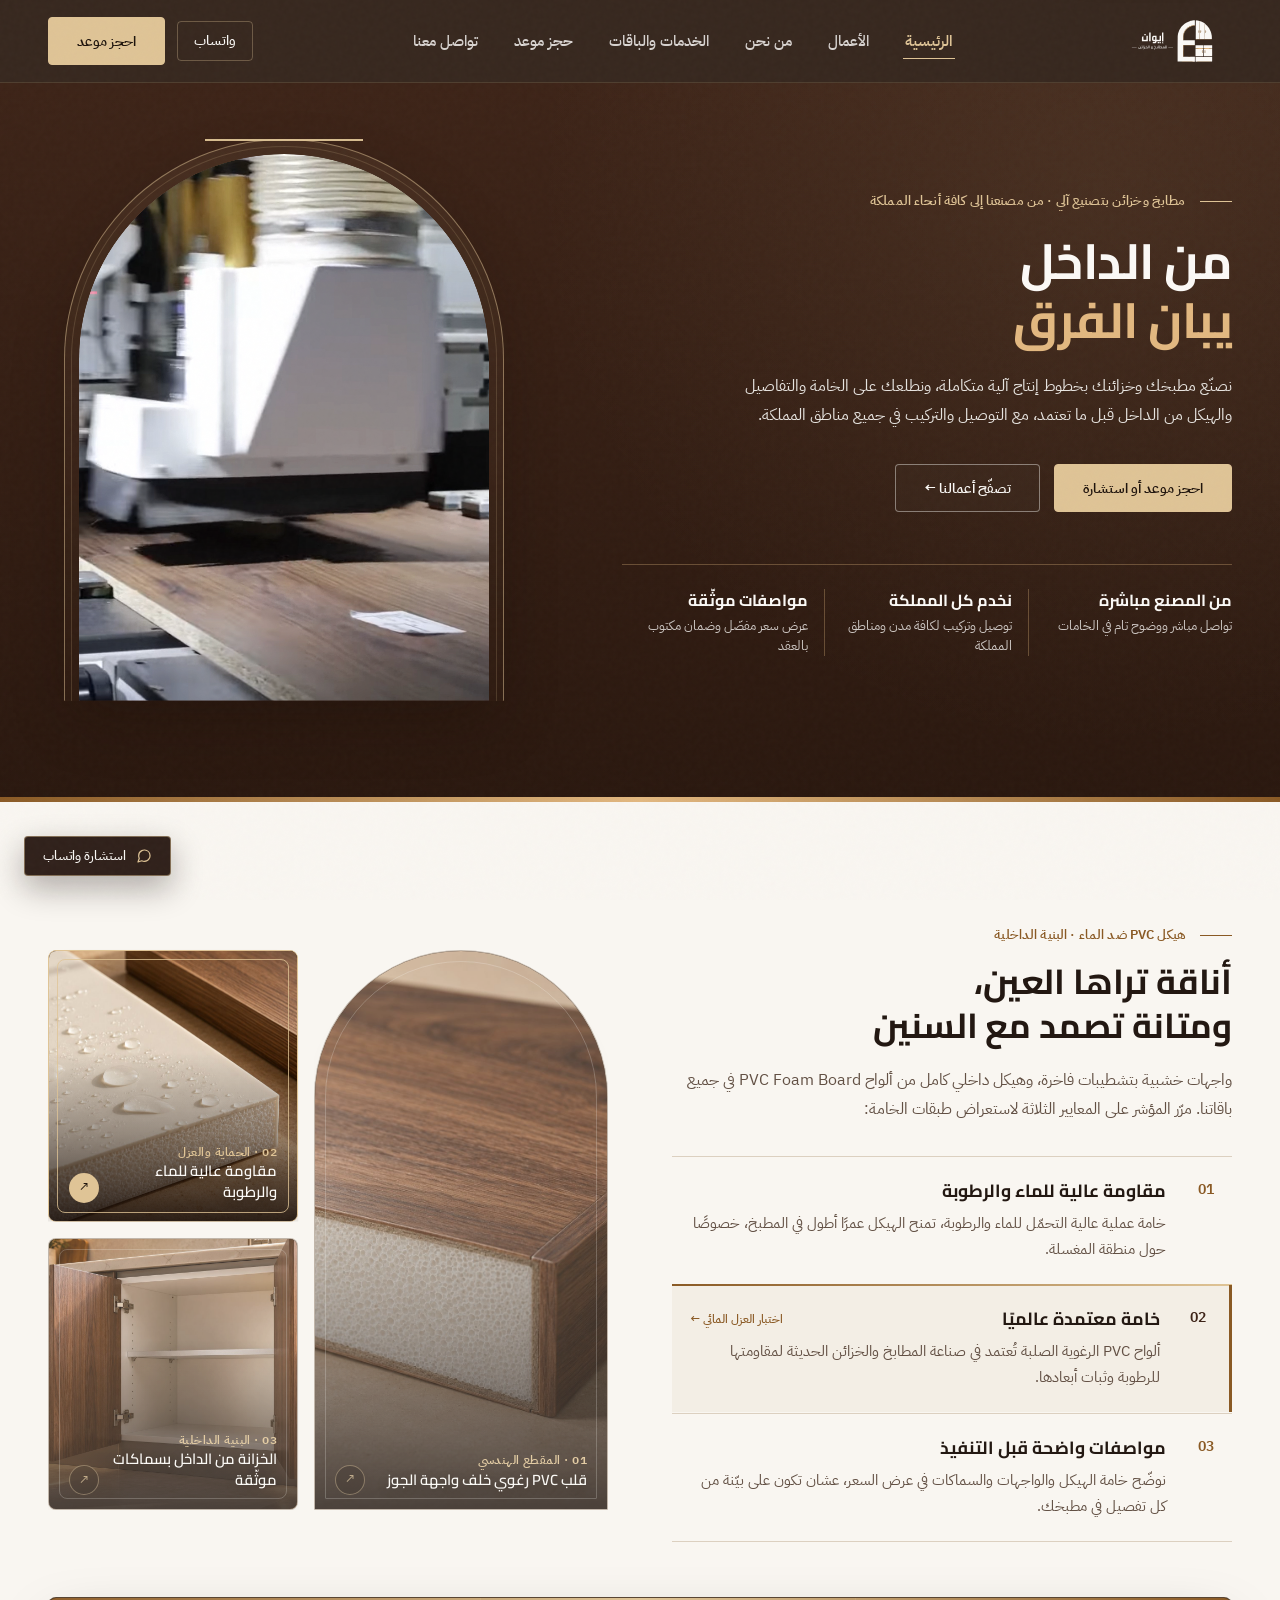
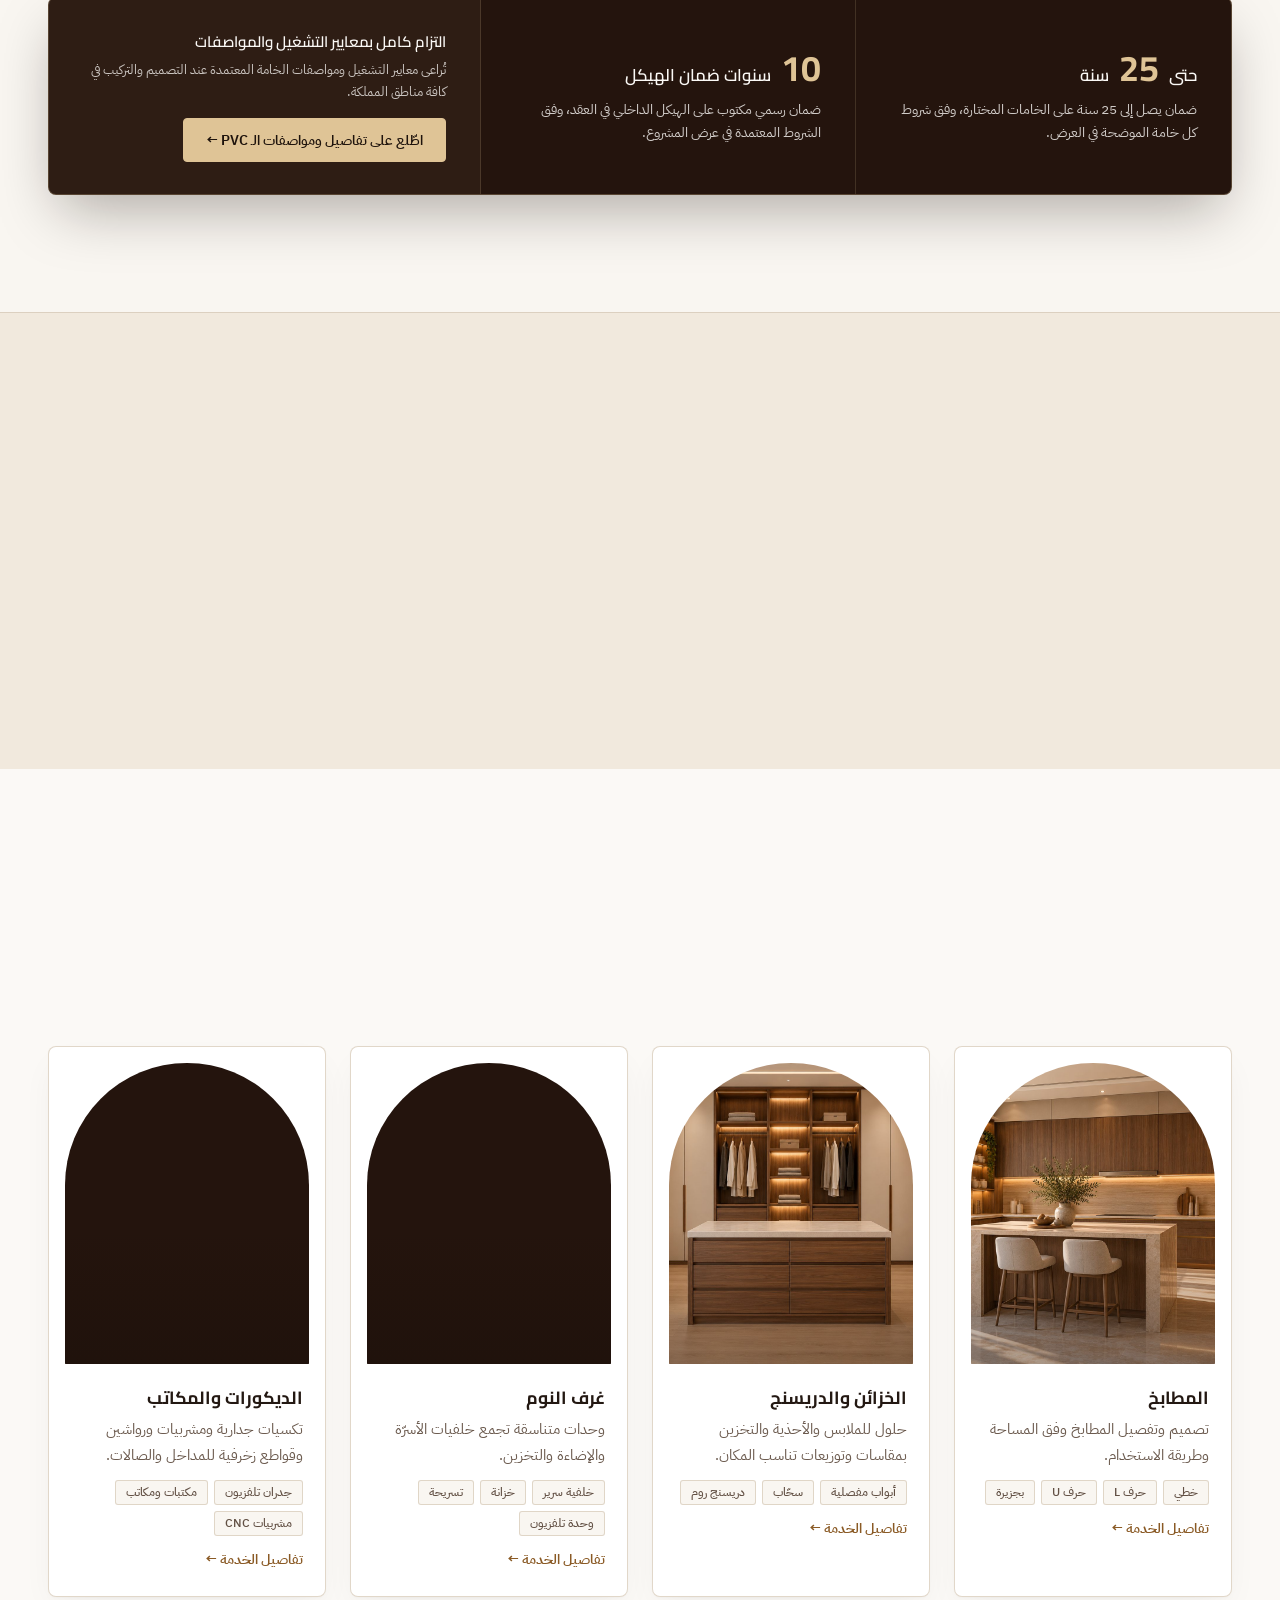
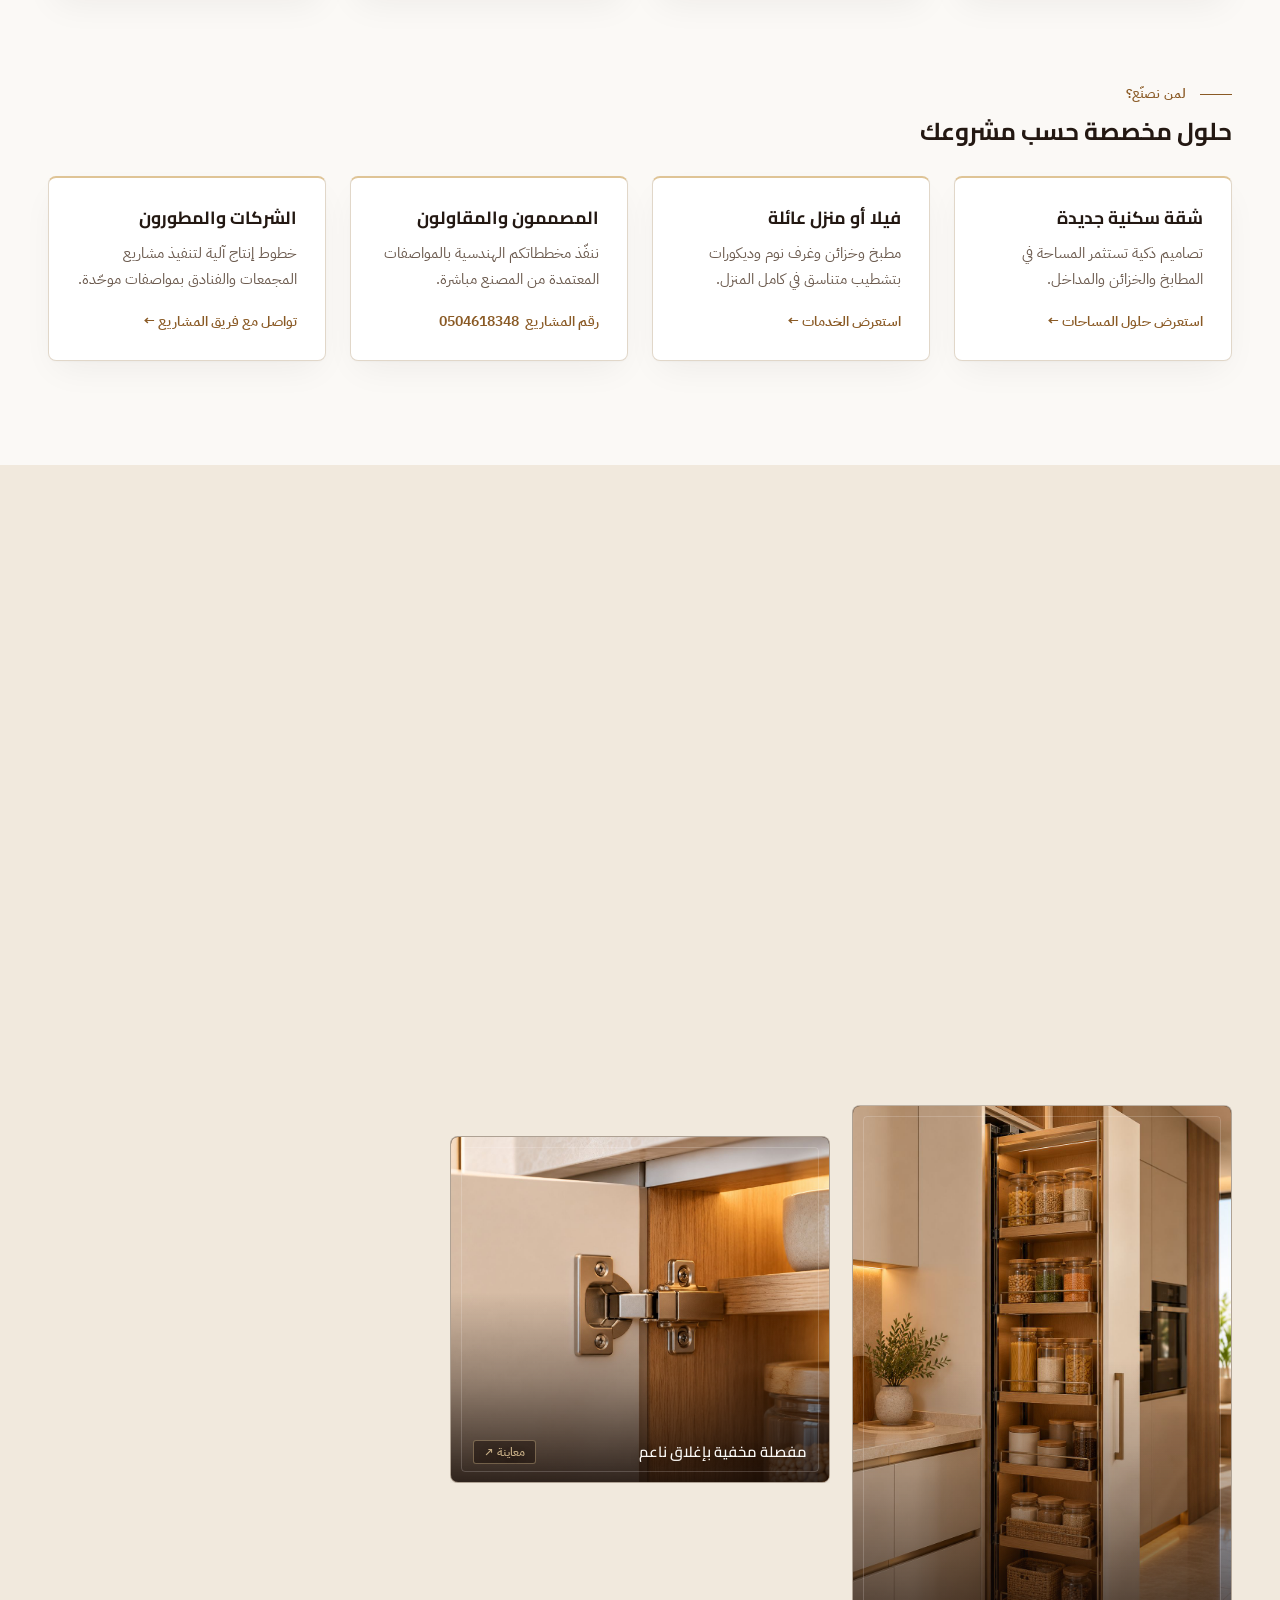
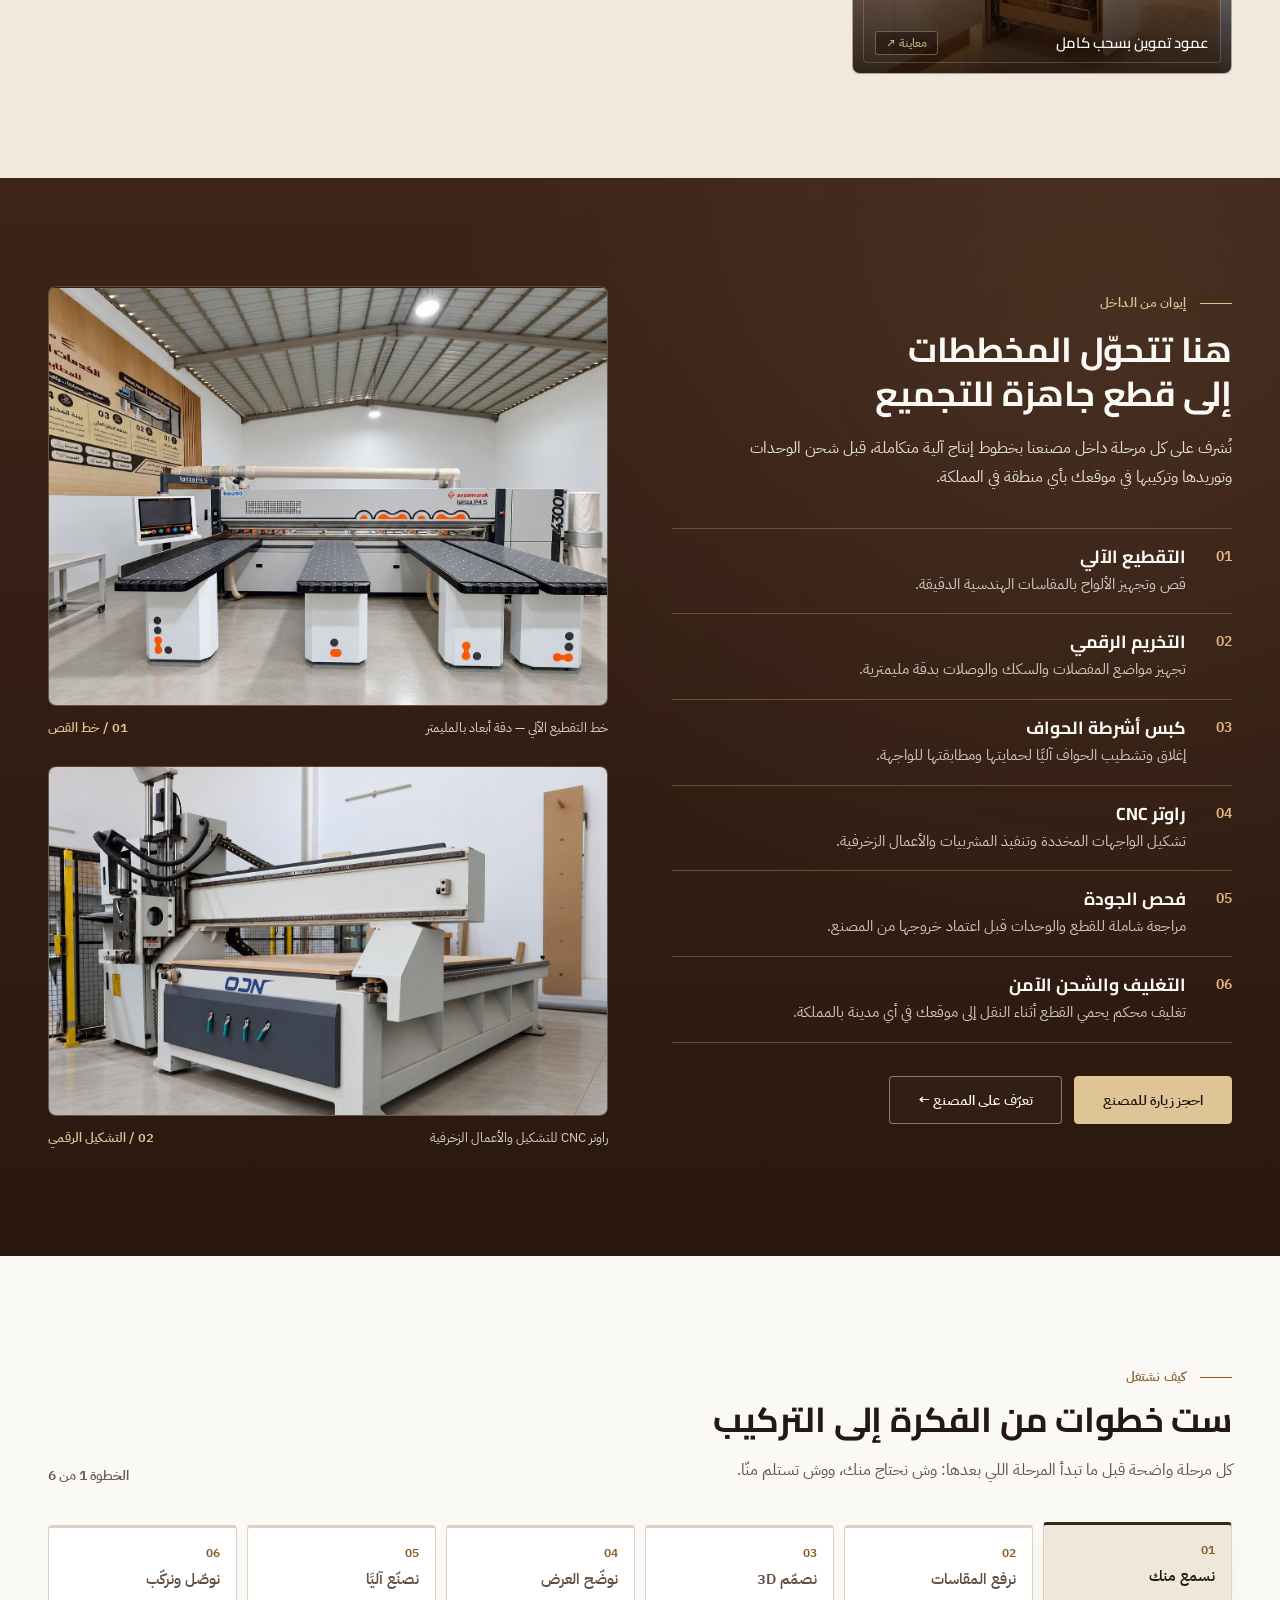
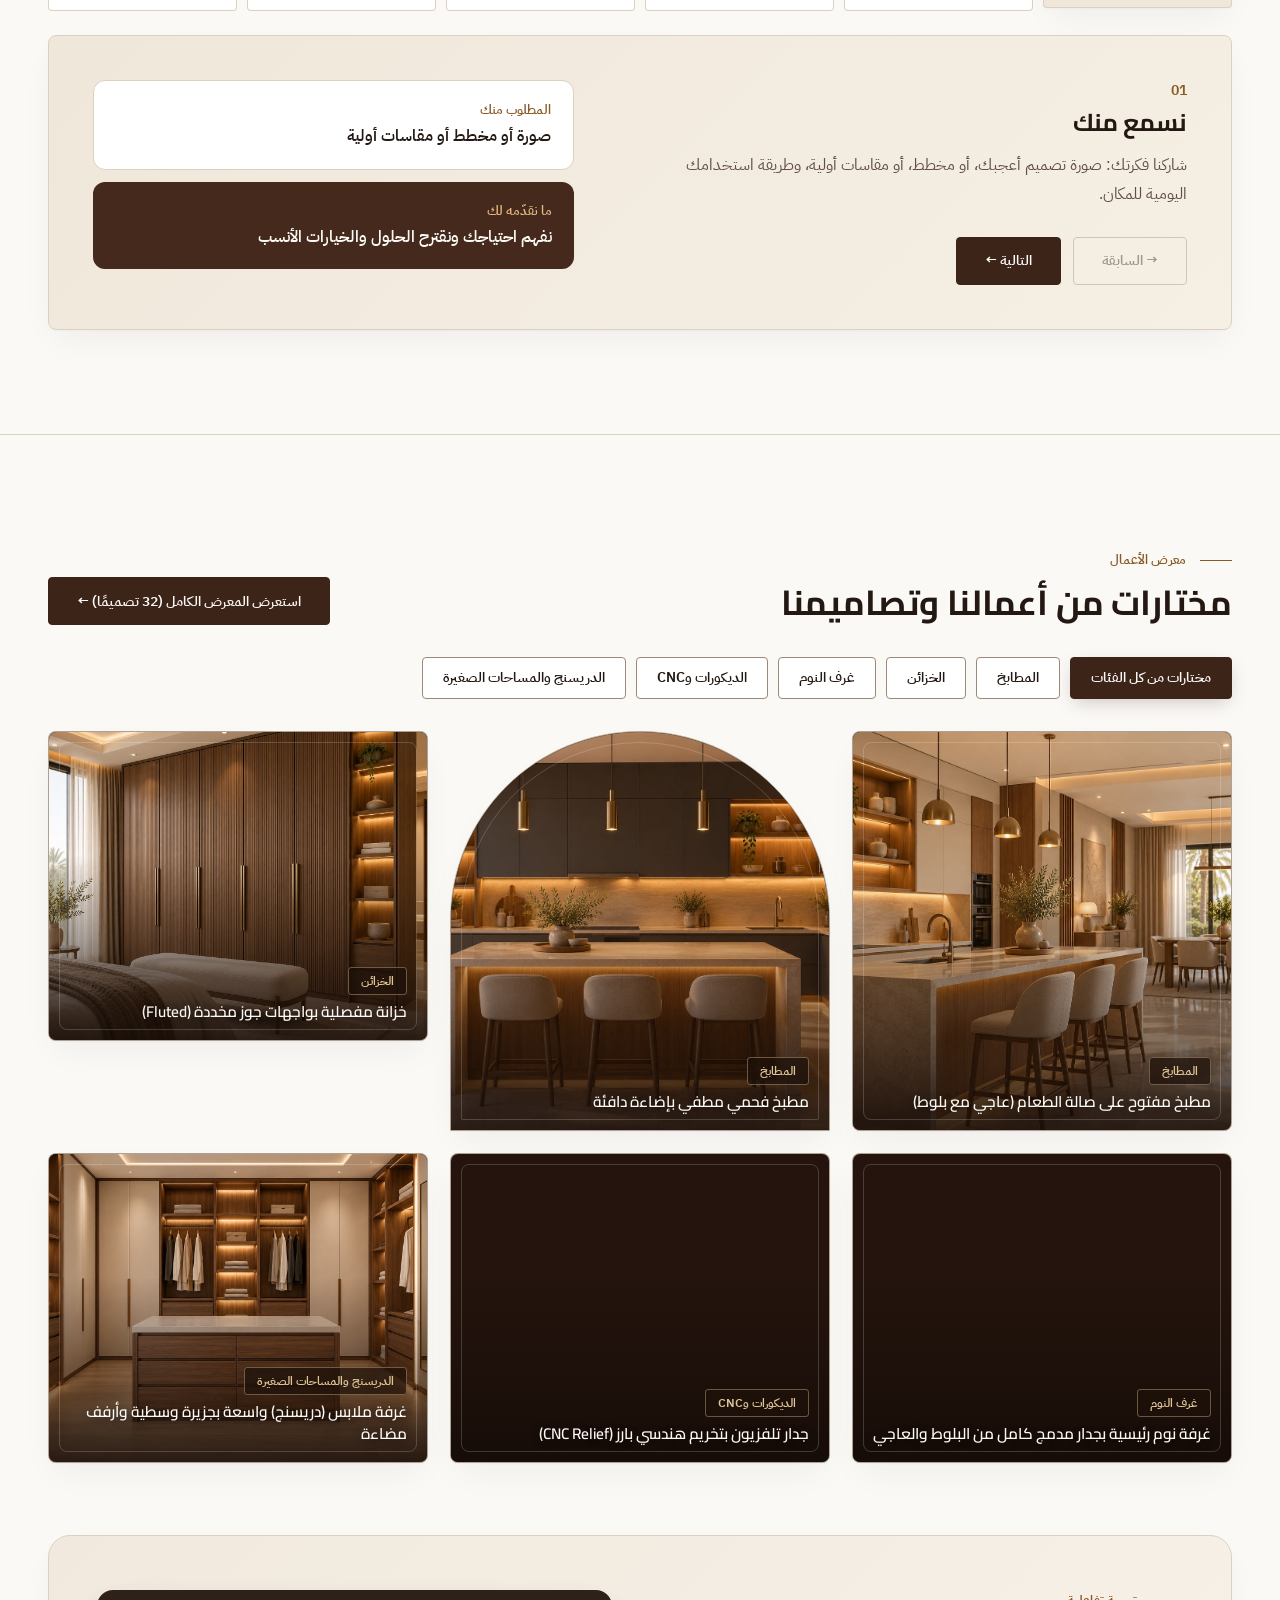
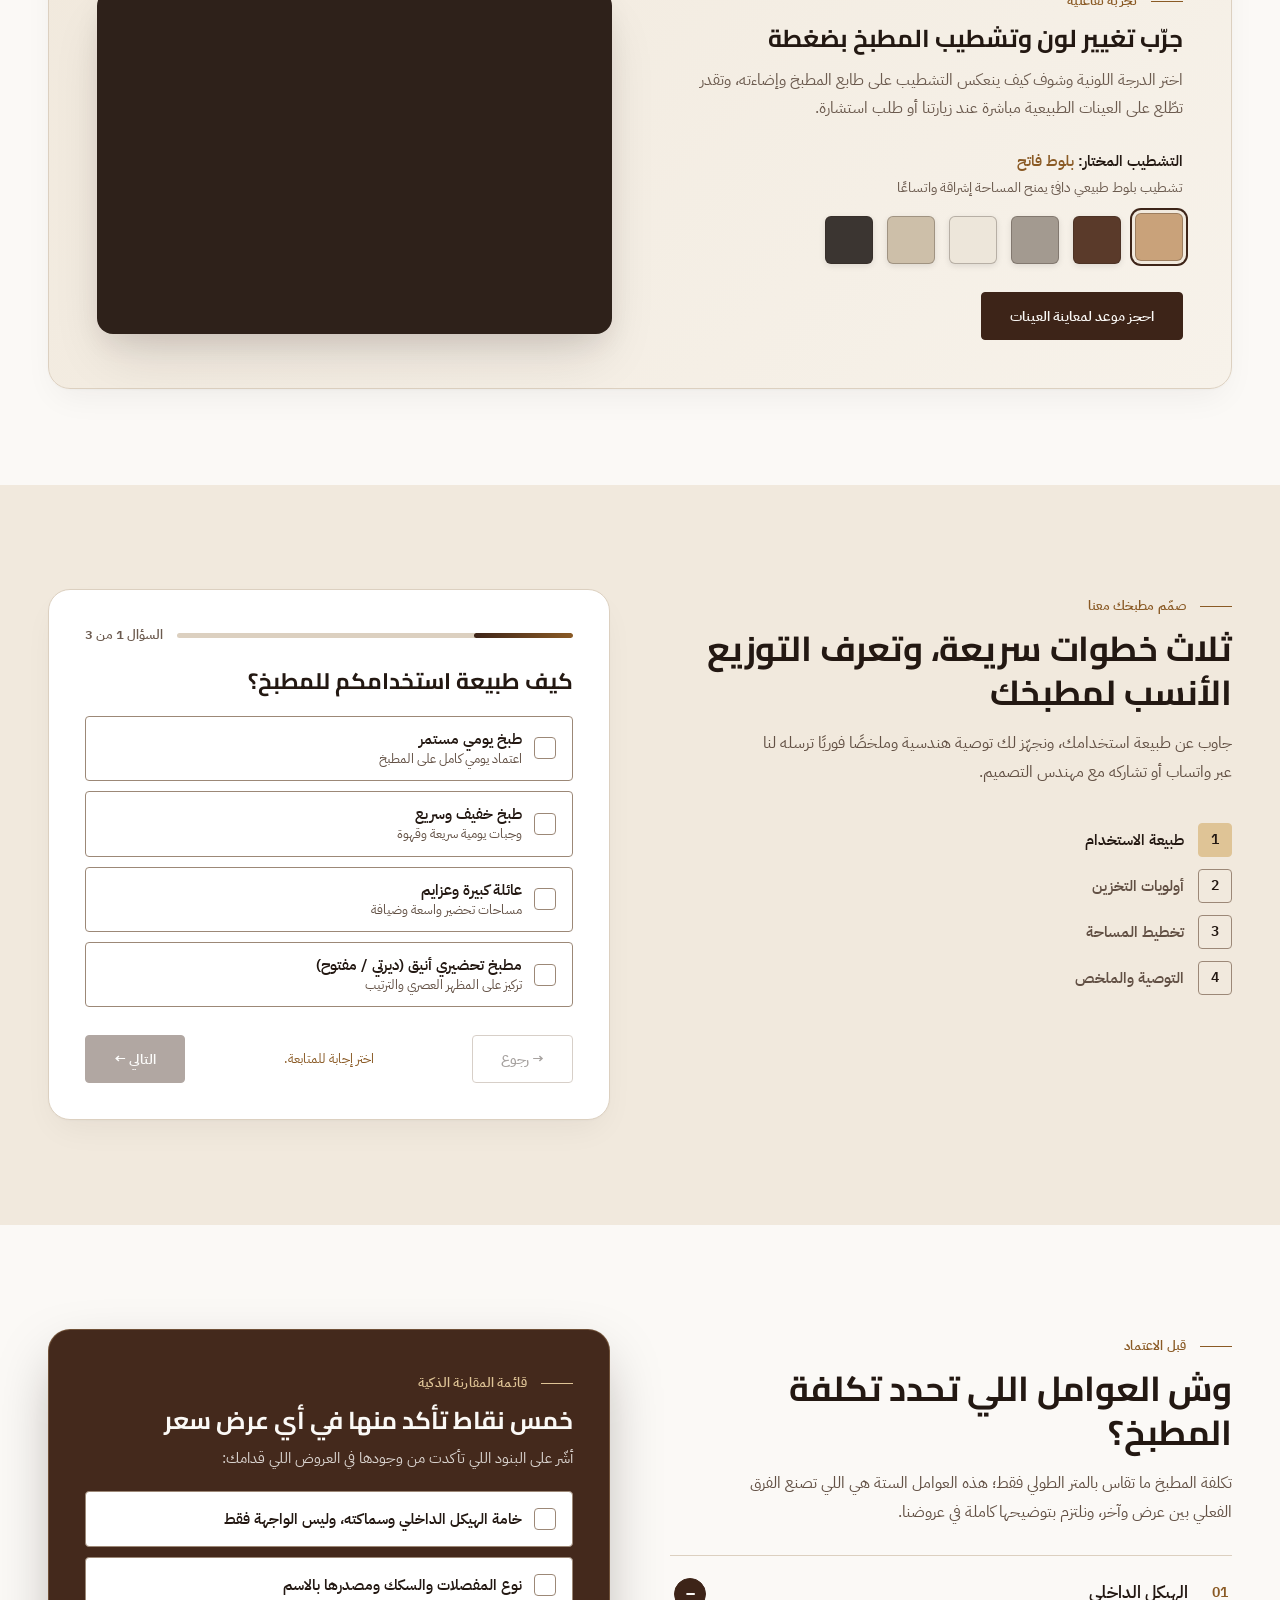
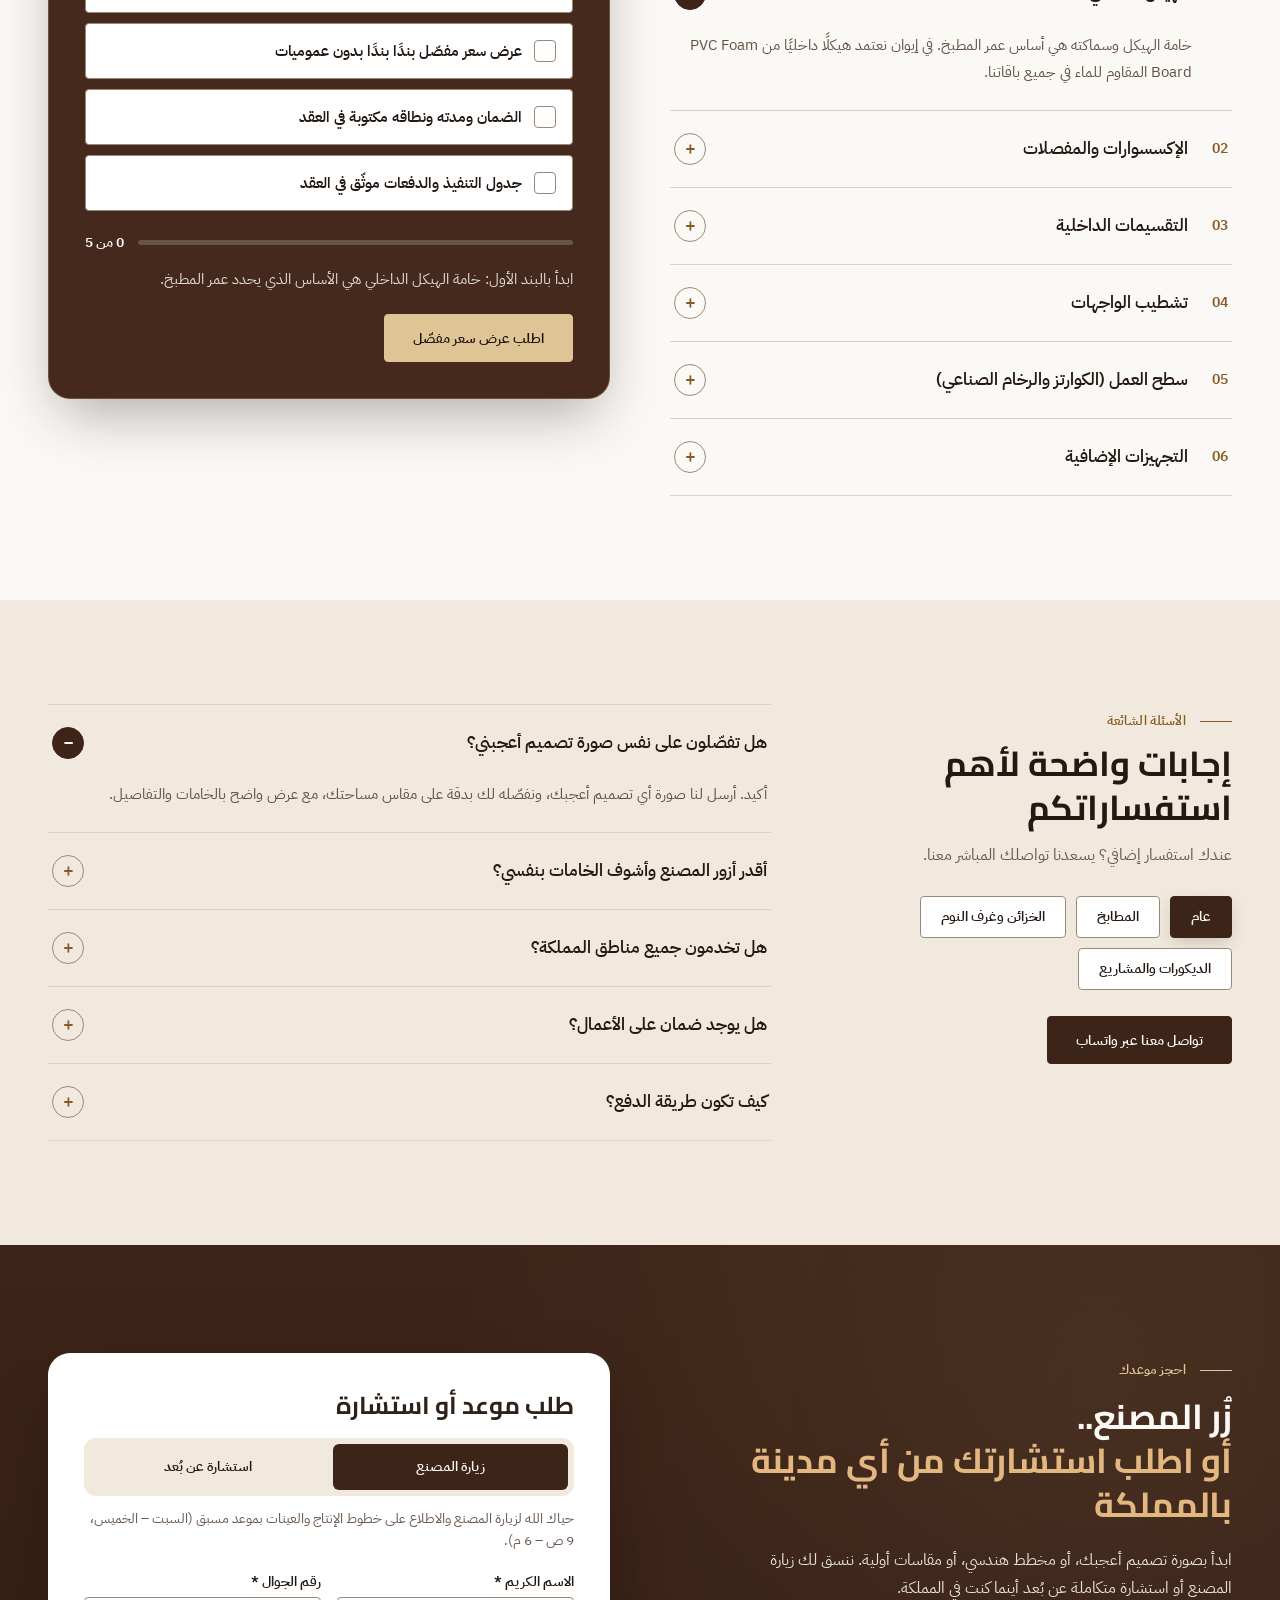
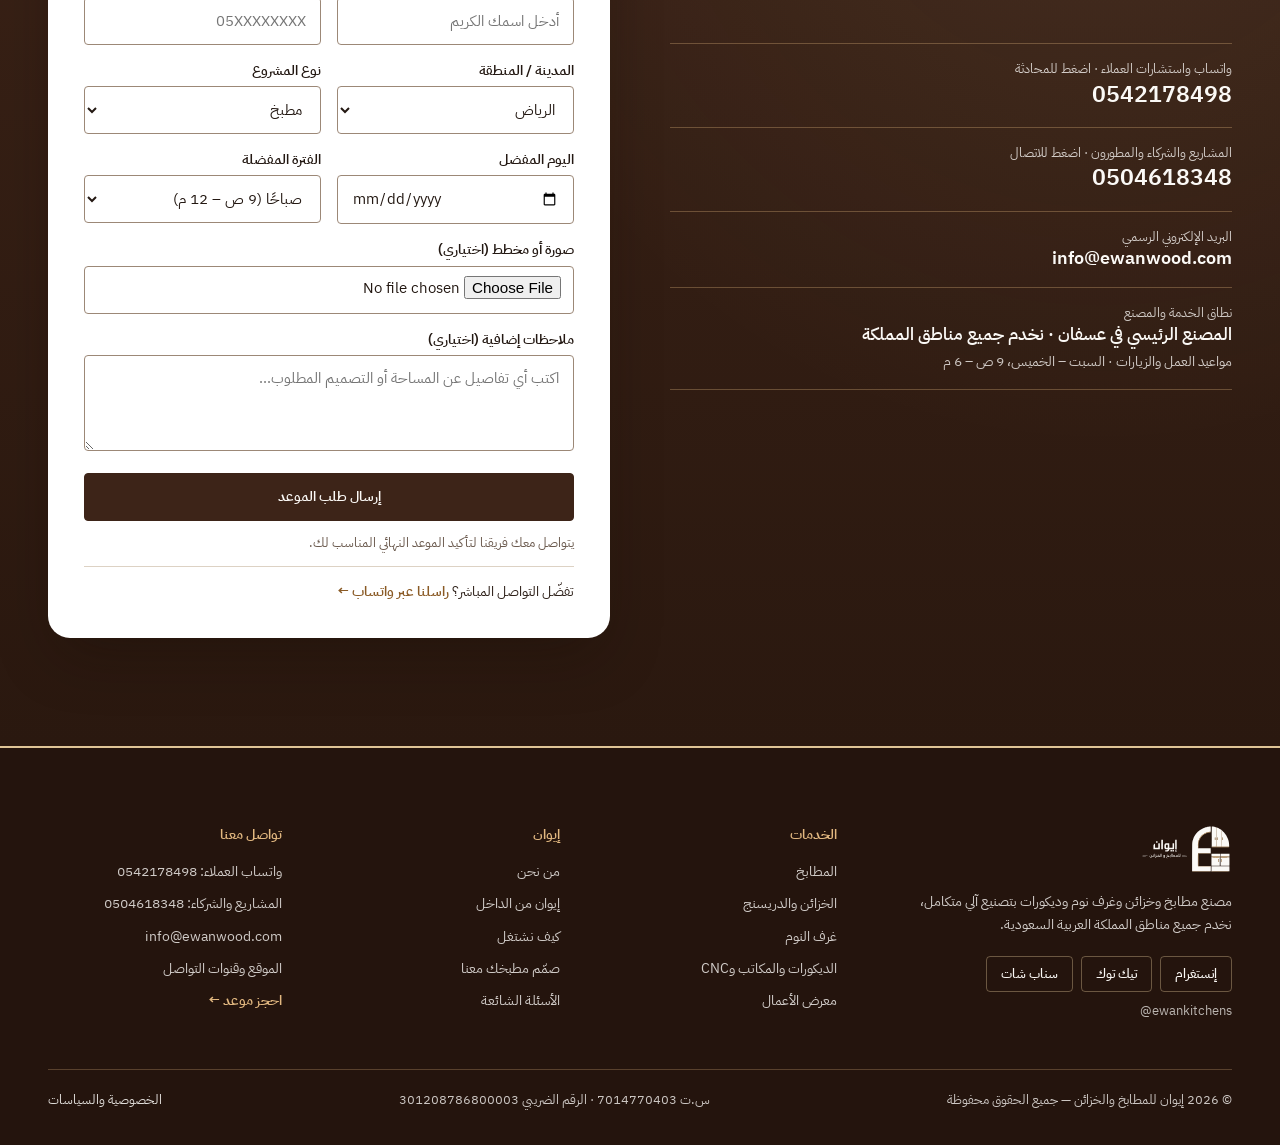
==== index.html @ 8142e96f "Initial release: Ewan Kitchens & Wardrobes luxury website with full SEO & CWV" ====
<!DOCTYPE html>
<html lang="ar" dir="rtl">
<head>
  <meta charset="utf-8">
  <meta name="viewport" content="width=device-width, initial-scale=1.0">
  <title>إيوان للمطابخ والخزائن — من الداخل يبان الفرق | نخدم جميع مناطق المملكة</title>
  <meta name="description" content="مصنع إيوان للمطابخ والخزائن وغرف النوم وديكورات CNC. هيكل PVC ضد الماء في جميع باقاتنا، تصنيع آلي دقيق، وضمان مكتوب يصل إلى 25 سنة. نخدم جميع مناطق المملكة.">
  <meta name="robots" content="index, follow, max-image-preview:large, max-snippet:-1, max-video-preview:-1">
  <meta name="theme-color" content="#3d2418">
  <link rel="canonical" href="https://ewanwood.com/">
  <link rel="alternate" hreflang="ar-SA" href="https://ewanwood.com/">
  <link rel="alternate" hreflang="x-default" href="https://ewanwood.com/">

  <!-- Open Graph / Social Sharing -->
  <meta property="og:type" content="website">
  <meta property="og:locale" content="ar_SA">
  <meta property="og:site_name" content="إيوان للمطابخ والخزائن">
  <meta property="og:title" content="إيوان للمطابخ والخزائن — من الداخل يبان الفرق | نخدم جميع مناطق المملكة">
  <meta property="og:description" content="مصنع إيوان للمطابخ والخزائن وغرف النوم وديكورات CNC. هيكل PVC ضد الماء في جميع باقاتنا، تصنيع آلي دقيق، وضمان مكتوب يصل إلى 25 سنة.">
  <meta property="og:url" content="https://ewanwood.com/">
  <meta property="og:image" content="https://ewanwood.com/assets/og-image.jpg">
  <meta property="og:image:secure_url" content="https://ewanwood.com/assets/og-image.jpg">
  <meta property="og:image:type" content="image/jpeg">
  <meta property="og:image:width" content="1536">
  <meta property="og:image:height" content="1024">
  <meta property="og:image:alt" content="مطبخ فاخر بتشطيب الجوز وهيكل PVC ضد الماء من مصنع إيوان للمطابخ والخزائن">

  <!-- Twitter Card -->
  <meta name="twitter:card" content="summary_large_image">
  <meta name="twitter:title" content="إيوان للمطابخ والخزائن — من الداخل يبان الفرق">
  <meta name="twitter:description" content="مصنع إيوان للمطابخ والخزائن وغرف النوم وديكورات CNC. هيكل PVC ضد الماء في جميع باقاتنا، تصنيع آلي دقيق، ونخدم جميع مناطق المملكة.">
  <meta name="twitter:image" content="https://ewanwood.com/assets/og-image.jpg">
  <meta name="twitter:image:alt" content="مطبخ فاخر بتشطيب الجوز وهيكل PVC ضد الماء من مصنع إيوان للمطابخ والخزائن">

  <!-- Core Web Vitals Preloads -->
  <link rel="preload" href="assets/font-3.ttf" as="font" type="font/ttf" crossorigin>
  <link rel="preload" href="assets/font-4.ttf" as="font" type="font/ttf" crossorigin>
  <link rel="preload" as="image" href="hero/hero-mobile-poster.jpg" fetchpriority="high">

  <link rel="icon" type="image/svg+xml" href="assets/ewan-mark.svg">
  <link rel="stylesheet" href="assets/fonts.css">
  <link rel="stylesheet" href="assets/styles.css">

  <!-- البيانات المنظمة الشاملة (SEO Schema.org @graph) -->
  <script type="application/ld+json">
  {
    "@context": "https://schema.org",
    "@graph": [
      {
        "@type": "HomeAndConstructionBusiness",
        "@id": "https://ewanwood.com/#organization",
        "name": "إيوان للمطابخ والخزائن",
        "alternateName": "Ewan Kitchens & Wardrobes",
        "description": "مصنع مطابخ وخزائن وغرف نوم وديكورات CNC بتصنيع آلي دقيق وهيكل PVC ضد الماء، نخدم جميع مناطق المملكة العربية السعودية.",
        "url": "https://ewanwood.com/",
        "logo": "https://ewanwood.com/assets/ewan-logo-horizontal-reverse.svg",
        "image": "https://ewanwood.com/assets/og-image.jpg",
        "telephone": "+966542178498",
        "email": "info@ewanwood.com",
        "taxID": "301208786800003",
        "identifier": "7014770403",
        "areaServed": {
          "@type": "Country",
          "name": "المملكة العربية السعودية"
        },
        "address": {
          "@type": "PostalAddress",
          "addressLocality": "عسفان",
          "addressCountry": "SA"
        },
        "contactPoint": [
          {
            "@type": "ContactPoint",
            "telephone": "+966542178498",
            "contactType": "customer service",
            "areaServed": "SA",
            "availableLanguage": ["Arabic"]
          },
          {
            "@type": "ContactPoint",
            "telephone": "+966504618348",
            "contactType": "sales",
            "areaServed": "SA",
            "availableLanguage": ["Arabic"]
          }
        ],
        "openingHoursSpecification": {
          "@type": "OpeningHoursSpecification",
          "dayOfWeek": ["Saturday", "Sunday", "Monday", "Tuesday", "Wednesday", "Thursday"],
          "opens": "09:00",
          "closes": "18:00"
        },
        "sameAs": [
          "https://www.instagram.com/ewankitchens/",
          "https://www.tiktok.com/@ewankitchens",
          "https://www.snapchat.com/add/ewankitchens"
        ]
      },
      {
        "@type": "WebSite",
        "@id": "https://ewanwood.com/#website",
        "url": "https://ewanwood.com/",
        "name": "إيوان للمطابخ والخزائن",
        "inLanguage": "ar-SA",
        "publisher": {
          "@id": "https://ewanwood.com/#organization"
        }
      },
      {
        "@type": "WebPage",
        "@id": "https://ewanwood.com/#webpage",
        "url": "https://ewanwood.com/",
        "name": "إيوان للمطابخ والخزائن — من الداخل يبان الفرق | نخدم جميع مناطق المملكة",
        "isPartOf": {
          "@id": "https://ewanwood.com/#website"
        },
        "about": {
          "@id": "https://ewanwood.com/#organization"
        },
        "inLanguage": "ar-SA"
      },
      {
        "@type": "FAQPage",
        "@id": "https://ewanwood.com/#faqpage",
        "mainEntity": [
          {
            "@type": "Question",
            "name": "وش خامة الهيكل الداخلي للمطابخ في إيوان؟",
            "acceptedAnswer": {
              "@type": "Answer",
              "text": "الهيكل الداخلي من ألواح PVC Foam Board في جميع باقاتنا؛ وهي خامة عالية المقاومة للماء والرطوبة وتمنح مطبخك عمرًا أطول خصوصًا حول منطقة المغسلة."
            }
          },
          {
            "@type": "Question",
            "name": "هل تخدمون جميع مناطق المملكة؟",
            "acceptedAnswer": {
              "@type": "Answer",
              "text": "نعم، نخدم كافة مناطق ومدن المملكة العربية السعودية، ويتم التصنيع والتجهيز الكامل في مصنعنا الرئيسي بعسفان بأعلى معايير الدقة والتغليف الآمن حتى التركيب في موقعك."
            }
          },
          {
            "@type": "Question",
            "name": "هل يوجد ضمان مكتوب على المطابخ والخزائن؟",
            "acceptedAnswer": {
              "@type": "Answer",
              "text": "نعم، نقدّم ضمانًا رسميًا مكتوبًا في العقد، يصل إلى 10 سنوات على الهيكل وحتى 25 سنة على الخامات المختارة وفق الشروط الموضحة في العرض."
            }
          }
        ]
      }
    ]
  }
  </script>
</head>
<body>
  <div class="scroll-progress" aria-hidden="true"></div>
  <a class="skip-link" href="#main">انتقل إلى المحتوى الرئيسي</a>

  <!-- ================= الهيدر وشريط التنقل ================= -->
  <header class="site-header dark">
    <div class="wrap header-inner">
      <a href="index.html" class="brand-logo" aria-label="إيوان للمطابخ والخزائن — الرئيسية">
        <img src="assets/ewan-logo-horizontal-reverse.svg" alt="شعار إيوان للمطابخ والخزائن" width="160" height="50" decoding="async">
      </a>

      <nav class="main-nav" aria-label="القائمة الرئيسية">
        <a href="index.html" aria-current="page">الرئيسية</a>
        <a href="gallery.html">الأعمال</a>
        <a href="about.html">من نحن</a>
        <a href="services.html">الخدمات والباقات</a>
        <a href="booking.html">حجز موعد</a>
        <a href="contact.html">تواصل معنا</a>
      </nav>

      <div class="header-actions">
        <a class="wa-header-link" href="https://wa.me/966542178498" target="_blank" rel="noopener">واتساب</a>
        <a class="btn btn-gold" href="booking.html">احجز موعد</a>
        <button type="button" id="menu-toggle" class="menu-toggle" aria-label="فتح القائمة" aria-expanded="false" aria-controls="mobile-drawer">
          <svg viewBox="0 0 24 24" fill="none" stroke="currentColor" stroke-width="2" stroke-linecap="round">
            <path d="M4 7h16M4 12h16M4 17h12"/>
          </svg>
        </button>
      </div>
    </div>
  </header>

  <!-- درج الجوال (Mobile Drawer) -->
  <div id="mobile-drawer" class="mobile-drawer" aria-hidden="true">
    <div class="mobile-drawer-panel" role="dialog" aria-label="قائمة الجوال">
      <div style="display:flex;align-items:center;justify-content:space-between;padding-bottom:16px;border-bottom:1px solid rgba(226,184,128,0.25)">
        <img src="assets/ewan-logo-horizontal-reverse.svg" alt="شعار إيوان للمطابخ والخزائن" width="134" height="42" decoding="async" style="height:42px;width:auto">
        <button type="button" id="drawer-close" class="menu-toggle" style="display:inline-flex" aria-label="إغلاق القائمة">✕</button>
      </div>
      <nav class="mobile-nav-links" aria-label="روابط الجوال">
        <a href="index.html" aria-current="page"><span>الرئيسية</span><span>←</span></a>
        <a href="gallery.html"><span>الأعمال (المعرض)</span><span>←</span></a>
        <a href="about.html"><span>من نحن</span><span>←</span></a>
        <a href="services.html"><span>الخدمات والباقات</span><span>←</span></a>
        <a href="booking.html"><span>حجز موعد</span><span>←</span></a>
        <a href="contact.html"><span>تواصل معنا</span><span>←</span></a>
      </nav>
      <div style="margin-top:auto;display:grid;gap:10px">
        <a class="btn btn-gold" href="booking.html" style="width:100%">احجز موعد</a>
        <a class="btn btn-line" href="https://wa.me/966542178498" target="_blank" rel="noopener" style="width:100%">محادثة واتساب مباشرة</a>
      </div>
    </div>
  </div>

  <main id="main">
    <!-- ================= 1. الهيرو (Hero Section) ================= -->
    <section class="dark" style="background: var(--walnut); color: var(--on-walnut); position: relative; overflow: hidden">
      <div class="wrap" id="top" style="padding-top: 56px; padding-bottom: 96px">
        <div class="hero-grid">
          <div>
            <p class="eyebrow reveal">مطابخ وخزائن بتصنيع آلي · من مصنعنا إلى كافة أنحاء المملكة</p>
            <h1 class="t-xl reveal reveal-delay-1" style="margin-top: 20px; color: #fbf9f6">
              من الداخل<br><span style="color: #e2b880">يبان الفرق</span>
            </h1>
            <p class="t-body-lg reveal reveal-delay-2" style="margin-top: 22px; max-width: 530px; color: rgba(251,249,246,0.9)">
              نصنّع مطبخك وخزائنك بخطوط إنتاج آلية متكاملة، ونطلعك على الخامة والتفاصيل والهيكل من الداخل قبل ما تعتمد، مع التوصيل والتركيب في جميع مناطق المملكة.
            </p>
            <div class="reveal reveal-delay-3" style="margin-top: 34px; display: flex; flex-wrap: wrap; gap: 14px">
              <a class="btn btn-gold" href="#booking">احجز موعد أو استشارة</a>
              <a class="btn btn-line" href="#works">تصفّح أعمالنا ←</a>
            </div>

            <div class="hero-pillars reveal reveal-delay-3">
              <div class="hero-pillar">
                <p style="font: 700 1rem/1.45 var(--font-display); color: #fbf9f6">من المصنع مباشرة</p>
                <p style="margin-top: 4px; font: 400 0.82rem/1.5 var(--font-sans); color: rgba(251,249,246,0.78)">تواصل مباشر ووضوح تام في الخامات</p>
              </div>
              <div class="hero-pillar">
                <p style="font: 700 1rem/1.45 var(--font-display); color: #fbf9f6">نخدم كل المملكة</p>
                <p style="margin-top: 4px; font: 400 0.82rem/1.5 var(--font-sans); color: rgba(251,249,246,0.78)">توصيل وتركيب لكافة مدن ومناطق المملكة</p>
              </div>
              <div class="hero-pillar">
                <p style="font: 700 1rem/1.45 var(--font-display); color: #fbf9f6">مواصفات موثّقة</p>
                <p style="margin-top: 4px; font: 400 0.82rem/1.5 var(--font-sans); color: rgba(251,249,246,0.78)">عرض سعر مفصّل وضمان مكتوب بالعقد</p>
              </div>
            </div>
          </div>

          <div class="arch-frame">
            <div class="arch-media" role="img" aria-label="ماكينة التخريم داخل المصنع تعمل على لوح بلون الجوز" style="background-image: url('hero/hero-mobile-poster.jpg'); background-size: cover; background-position: center">
              <video autoplay muted loop playsinline preload="metadata" poster="hero/hero-mobile-poster.jpg" aria-hidden="true">
                <source src="hero/hero-mobile-720x1280.webm" type="video/webm">
                <source src="hero/hero-mobile-720x1280.mp4" type="video/mp4">
              </video>
            </div>
          </div>
        </div>
      </div>
      <div style="height: 5px; background: linear-gradient(90deg, #8a5a25, #e2b880, #8a5a25)"></div>
    </section>

    <!-- ================= 2. قسم PVC (خامة الهيكل — استوديو الخامات التفاعلي) ================= -->
    <section id="pvc" style="padding: 116px 0; background: var(--surface); border-bottom: 1px solid var(--border)">
      <div class="wrap">
        <div class="split" id="pvc-showcase">
          <div class="reveal">
            <p class="eyebrow">هيكل PVC ضد الماء · البنية الداخلية</p>
            <h2 class="t-lg" style="margin-top: 14px; color: var(--ink)">
              أناقة تراها العين،<br>ومتانة تصمد مع السنين
            </h2>
            <p class="t-body-lg" style="margin-top: 18px; color: var(--ink-muted)">
              واجهات خشبية بتشطيبات فاخرة، وهيكل داخلي كامل من ألواح PVC Foam Board في جميع باقاتنا. مرّر المؤشر على المعايير الثلاثة لاستعراض طبقات الخامة:
            </p>

            <div class="pvc-specs" role="list">
              <div class="pvc-spec-item is-active reveal" data-pvc-idx="0" role="listitem" tabindex="0">
                <span class="pvc-spec-num">01</span>
                <div style="flex: 1">
                  <div class="pvc-spec-title">
                    <h3 class="t-heading">مقاومة عالية للماء والرطوبة</h3>
                    <span class="pvc-spec-tag">قلب اللوح والواجهة ←</span>
                  </div>
                  <p style="margin-top: 6px; color: var(--ink-muted); font-size: 0.94rem">خامة عملية عالية التحمّل للماء والرطوبة، تمنح الهيكل عمرًا أطول في المطبخ، خصوصًا حول منطقة المغسلة.</p>
                </div>
              </div>

              <div class="pvc-spec-item reveal" data-pvc-idx="1" role="listitem" tabindex="0">
                <span class="pvc-spec-num">02</span>
                <div style="flex: 1">
                  <div class="pvc-spec-title">
                    <h3 class="t-heading">خامة معتمدة عالميًا</h3>
                    <span class="pvc-spec-tag">اختبار العزل المائي ←</span>
                  </div>
                  <p style="margin-top: 6px; color: var(--ink-muted); font-size: 0.94rem">ألواح PVC الرغوية الصلبة تُعتمد في صناعة المطابخ والخزائن الحديثة لمقاومتها للرطوبة وثبات أبعادها.</p>
                </div>
              </div>

              <div class="pvc-spec-item reveal" data-pvc-idx="2" role="listitem" tabindex="0">
                <span class="pvc-spec-num">03</span>
                <div style="flex: 1">
                  <div class="pvc-spec-title">
                    <h3 class="t-heading">مواصفات واضحة قبل التنفيذ</h3>
                    <span class="pvc-spec-tag">سماكة الهيكل الداخلي ←</span>
                  </div>
                  <p style="margin-top: 6px; color: var(--ink-muted); font-size: 0.94rem">نوضّح خامة الهيكل والواجهات والسماكات في عرض السعر، عشان تكون على بيّنة من كل تفصيل في مطبخك.</p>
                </div>
              </div>
            </div>
          </div>

          <!-- التكوين البصري المتزامن لصور الخامة (Curtain Mask Reveal + Interactive Focus) -->
          <div class="pvc-gallery-stage has-focus" aria-label="معرض تفاصيل ألواح PVC">
            <figure class="pvc-fig pvc-fig-arch reveal-mask is-active" data-pvc-fig="0" style="--stagger-idx: 0">
              <img src="assets/web/ai-p1-pvc-cutaway.jpg" alt="مقطع في لوح هيكل: واجهة بتشطيب الجوز وقلب PVC رغوي أبيض" width="1122" height="1402" decoding="async" data-parallax-img="0.04">
              <figcaption class="pvc-caption">
                <div class="pvc-caption-text">
                  <span class="pvc-caption-kicker">01 · المقطع الهندسي</span>
                  <span class="pvc-caption-title">قلب PVC رغوي خلف واجهة الجوز</span>
                </div>
                <span class="pvc-caption-zoom" aria-hidden="true">↗</span>
              </figcaption>
            </figure>

            <figure class="pvc-fig reveal-mask" data-pvc-fig="1" style="--stagger-idx: 1">
              <img src="assets/web/ai-p2-pvc-water.jpg" alt="قطرات ماء على سطح لوح PVC رغوي أبيض" width="1024" height="1536" decoding="async" style="object-position: 50% 45%" data-parallax-img="0.03">
              <figcaption class="pvc-caption">
                <div class="pvc-caption-text">
                  <span class="pvc-caption-kicker">02 · الحماية والعزل</span>
                  <span class="pvc-caption-title">مقاومة عالية للماء والرطوبة</span>
                </div>
                <span class="pvc-caption-zoom" aria-hidden="true">↗</span>
              </figcaption>
            </figure>

            <figure class="pvc-fig reveal-mask" data-pvc-fig="2" style="--stagger-idx: 2">
              <img src="assets/web/ai-p3-carcass-interior.jpg" alt="خزانة سفلية مفتوحة يظهر فيها هيكل أبيض داخلي ورف قابل للتعديل" width="1024" height="1536" decoding="async" style="object-position: 50% 40%" data-parallax-img="0.03">
              <figcaption class="pvc-caption">
                <div class="pvc-caption-text">
                  <span class="pvc-caption-kicker">03 · البنية الداخلية</span>
                  <span class="pvc-caption-title">الخزانة من الداخل بسماكات موثّقة</span>
                </div>
                <span class="pvc-caption-zoom" aria-hidden="true">↗</span>
              </figcaption>
            </figure>
          </div>
        </div>

        <!-- شريط الضمان والمواصفات المعماري (ممتد بعرض القسم لتوازن بصري متكامل) -->
        <div class="pvc-ledger reveal">
          <div class="pvc-ledger-col">
            <div class="pvc-ledger-metric">
              <span class="pvc-ledger-unit">حتى</span>
              <span class="pvc-ledger-num" data-count-to="25">25</span>
              <span class="pvc-ledger-unit">سنة</span>
            </div>
            <p class="pvc-ledger-desc">ضمان يصل إلى 25 سنة على الخامات المختارة، وفق شروط كل خامة الموضحة في العرض.</p>
          </div>

          <div class="pvc-ledger-col">
            <div class="pvc-ledger-metric">
              <span class="pvc-ledger-num" data-count-to="10">10</span>
              <span class="pvc-ledger-unit">سنوات ضمان الهيكل</span>
            </div>
            <p class="pvc-ledger-desc">ضمان رسمي مكتوب على الهيكل الداخلي في العقد، وفق الشروط المعتمدة في عرض المشروع.</p>
          </div>

          <div class="pvc-ledger-col" style="background: rgba(223, 196, 150, 0.05)">
            <p style="font: 600 0.94rem/1.55 var(--font-display); color: #fbf9f6">التزام كامل بمعايير التشغيل والمواصفات</p>
            <p style="margin-top: 6px; font: 400 0.84rem/1.6 var(--font-sans); color: rgba(251, 249, 246, 0.76)">
              تُراعى معايير التشغيل ومواصفات الخامة المعتمدة عند التصميم والتركيب في كافة مناطق المملكة.
            </p>
            <div style="margin-top: 16px">
              <a href="services.html#pvc-story" class="btn btn-gold" style="min-height: 44px; padding: 0 22px">
                <span>اطّلع على تفاصيل ومواصفات الـ PVC ←</span>
              </a>
            </div>
          </div>
        </div>
      </div>
    </section>

    <!-- ================= 3. القيم الأربع ================= -->
    <section id="about" style="padding: 88px 0; background: #f1e9dd">
      <div class="wrap">
        <div class="reveal" style="display: flex; flex-wrap: wrap; align-items: flex-end; justify-content: space-between; gap: 24px">
          <div>
            <p class="eyebrow">قيمنا</p>
            <h2 class="t-md" style="margin-top: 10px">مصنع مفتوح.. والدليل قبل الوعد</h2>
          </div>
          <p style="max-width: 480px; color: #6b5a4e">
            نجمع التصميم والتصنيع والتركيب في مسار واحد، ونتعامل معك مباشرة طوال مراحل المشروع في كافة أنحاء المملكة.
          </p>
        </div>

        <div class="g4" style="margin-top: 44px">
          <div class="card reveal" style="padding: 26px; border-top: 3px solid var(--gold)">
            <p style="font: 700 0.85rem/1.4 var(--font-sans); color: #8a5a25">01</p>
            <h3 class="t-heading" style="margin-top: 8px">الشفافية</h3>
            <p style="margin-top: 6px; color: #6b5a4e; font-size: 0.92rem">مواصفات واضحة وعرض سعر مفصّل بندًا بندًا.</p>
          </div>
          <div class="card reveal reveal-delay-1" style="padding: 26px; border-top: 3px solid var(--gold)">
            <p style="font: 700 0.85rem/1.4 var(--font-sans); color: #8a5a25">02</p>
            <h3 class="t-heading" style="margin-top: 8px">الدليل قبل الوعد</h3>
            <p style="margin-top: 6px; color: #6b5a4e; font-size: 0.92rem">تفاصيل وتصنيع وعينات تقدر تطّلع عليها بنفسك.</p>
          </div>
          <div class="card reveal reveal-delay-2" style="padding: 26px; border-top: 3px solid var(--gold)">
            <p style="font: 700 0.85rem/1.4 var(--font-sans); color: #8a5a25">03</p>
            <h3 class="t-heading" style="margin-top: 8px">الدقة والالتزام</h3>
            <p style="margin-top: 6px; color: #6b5a4e; font-size: 0.92rem">تصنيع آلي متقن وفق المواصفات والجدول المتفق عليه.</p>
          </div>
          <div class="card reveal reveal-delay-3" style="padding: 26px; border-top: 3px solid var(--gold)">
            <p style="font: 700 0.85rem/1.4 var(--font-sans); color: #8a5a25">04</p>
            <h3 class="t-heading" style="margin-top: 8px">أمانة النصيحة</h3>
            <p style="margin-top: 6px; color: #6b5a4e; font-size: 0.92rem">نوضّح لك الخيارات ونوجهك لما يناسب استخدامك الفعلي.</p>
          </div>
        </div>
      </div>
    </section>

    <!-- ================= 4. الخدمات الأربع + لمين نشتغل ================= -->
    <section id="services" style="padding: 104px 0; background: #fbf9f6">
      <div class="wrap">
        <div class="reveal" style="max-width: 640px">
          <p class="eyebrow">الخدمات</p>
          <h2 class="t-lg" style="margin-top: 10px">أربع خدمات، مصنع واحد</h2>
          <p class="t-body-lg" style="margin-top: 14px; color: var(--ink-muted)">
            تعرّف على خدماتنا وخيارات التفصيل المتاحة لمنزلك أو مشروعك في جميع مناطق المملكة.
          </p>
        </div>

        <div class="g4" style="margin-top: 48px; align-items: stretch">
          <a class="svc-card reveal" href="services.html#kitchens">
            <div class="svc-media">
              <img src="assets/web/ai-k1-u-island-walnut.jpg" alt="مطبخ فاخر بتشطيب الجوز مع جزيرة وسطية وإضاءة دافئة" width="1536" height="1024" loading="lazy" decoding="async">
            </div>
            <div style="padding: 4px 6px 6px">
              <h3 class="t-heading">المطابخ</h3>
              <p style="margin-top: 6px; color: #6b5a4e; font-size: 0.92rem">تصميم وتفصيل المطابخ وفق المساحة وطريقة الاستخدام.</p>
              <div class="subs"><span>خطي</span><span>حرف L</span><span>حرف U</span><span>بجزيرة</span></div>
              <p style="margin-top: 14px; font: 600 0.88rem/1.4 var(--font-sans); color: #8a5a25">تفاصيل الخدمة ←</p>
            </div>
          </a>

          <a class="svc-card reveal reveal-delay-1" href="services.html#wardrobes">
            <div class="svc-media">
              <img src="assets/web/ai-d1-walkin-island.jpg" alt="غرفة ملابس وخزائن دريسنج بتشطيب الجوز مع جزيرة وسطية وأرفف مضاءة" width="1536" height="1024" loading="lazy" decoding="async">
            </div>
            <div style="padding: 4px 6px 6px">
              <h3 class="t-heading">الخزائن والدريسنج</h3>
              <p style="margin-top: 6px; color: #6b5a4e; font-size: 0.92rem">حلول للملابس والأحذية والتخزين بمقاسات وتوزيعات تناسب المكان.</p>
              <div class="subs"><span>أبواب مفصلية</span><span>سحّاب</span><span>دريسنج روم</span></div>
              <p style="margin-top: 14px; font: 600 0.88rem/1.4 var(--font-sans); color: #8a5a25">تفاصيل الخدمة ←</p>
            </div>
          </a>

          <a class="svc-card reveal reveal-delay-2" href="services.html#bedrooms">
            <div class="svc-media">
              <img src="assets/web/ai-h2-bedroom.jpg" alt="غرفة نوم بخلفية سرير من الجوز المخدد وخزائن جانبية وإضاءة مخفية" width="1122" height="1402" loading="lazy" decoding="async">
            </div>
            <div style="padding: 4px 6px 6px">
              <h3 class="t-heading">غرف النوم</h3>
              <p style="margin-top: 6px; color: #6b5a4e; font-size: 0.92rem">وحدات متناسقة تجمع خلفيات الأسرّة والإضاءة والتخزين.</p>
              <div class="subs"><span>خلفية سرير</span><span>خزانة</span><span>تسريحة</span><span>وحدة تلفزيون</span></div>
              <p style="margin-top: 14px; font: 600 0.88rem/1.4 var(--font-sans); color: #8a5a25">تفاصيل الخدمة ←</p>
            </div>
          </a>

          <a class="svc-card reveal reveal-delay-3" href="services.html#cnc">
            <div class="svc-media">
              <img src="assets/web/ai-n3-entry-arch-panel.jpg" alt="تكسيات جدارية وديكور مدخل بقوس إيوان وتشكيل CNC من خشب الجوز" width="1024" height="1536" loading="lazy" decoding="async">
            </div>
            <div style="padding: 4px 6px 6px">
              <h3 class="t-heading">الديكورات والمكاتب</h3>
              <p style="margin-top: 6px; color: #6b5a4e; font-size: 0.92rem">تكسيات جدارية ومشربيات ورواشين وقواطع زخرفية للمداخل والصالات.</p>
              <div class="subs"><span>جدران تلفزيون</span><span>مكتبات ومكاتب</span><span>مشربيات CNC</span></div>
              <p style="margin-top: 14px; font: 600 0.88rem/1.4 var(--font-sans); color: #8a5a25">تفاصيل الخدمة ←</p>
            </div>
          </a>
        </div>

        <div class="reveal" style="margin-top: 80px">
          <p class="eyebrow">لمن نصنّع؟</p>
          <h3 class="t-md" style="margin-top: 10px">حلول مخصصة حسب مشروعك</h3>
          <div class="g4" style="margin-top: 28px">
            <a class="aud" href="gallery.html?cat=dressing">
              <h4 class="t-heading">شقة سكنية جديدة</h4>
              <p style="color: #6b5a4e; font-size: 0.92rem">تصاميم ذكية تستثمر المساحة في المطابخ والخزائن والمداخل.</p>
              <span style="margin-top: auto; padding-top: 10px; font: 600 0.88rem/1.4 var(--font-sans); color: #8a5a25">استعرض حلول المساحات ←</span>
            </a>
            <a class="aud" href="services.html">
              <h4 class="t-heading">فيلا أو منزل عائلة</h4>
              <p style="color: #6b5a4e; font-size: 0.92rem">مطبخ وخزائن وغرف نوم وديكورات بتشطيب متناسق في كامل المنزل.</p>
              <span style="margin-top: auto; padding-top: 10px; font: 600 0.88rem/1.4 var(--font-sans); color: #8a5a25">استعرض الخدمات ←</span>
            </a>
            <a class="aud" href="tel:+966504618348">
              <h4 class="t-heading">المصممون والمقاولون</h4>
              <p style="color: #6b5a4e; font-size: 0.92rem">ننفّذ مخططاتكم الهندسية بالمواصفات المعتمدة من المصنع مباشرة.</p>
              <span style="margin-top: auto; padding-top: 10px; font: 600 0.88rem/1.4 var(--font-sans); color: #8a5a25">رقم المشاريع <span dir="ltr">0504618348</span></span>
            </a>
            <a class="aud" href="services.html#b2b-packages">
              <h4 class="t-heading">الشركات والمطورون</h4>
              <p style="color: #6b5a4e; font-size: 0.92rem">خطوط إنتاج آلية لتنفيذ مشاريع المجمعات والفنادق بمواصفات موحّدة.</p>
              <span style="margin-top: auto; padding-top: 10px; font: 600 0.88rem/1.4 var(--font-sans); color: #8a5a25">تواصل مع فريق المشاريع ←</span>
            </a>
          </div>
        </div>
      </div>
    </section>

    <!-- ================= 5. الكبينة المفتوحة ================= -->
    <section id="open-cabinet" style="padding: 104px 0; background: #f1e9dd">
      <div class="wrap">
        <div class="reveal" style="max-width: 640px">
          <p class="eyebrow">الكبينة المفتوحة</p>
          <h2 class="t-lg" style="margin-top: 10px">افتح الخزانة.. وشوف التفاصيل</h2>
          <p class="t-body-lg" style="margin-top: 14px; color: #2e211a">
            الأدراج والمفصلات وتشطيب الحواف والأرفف: التفاصيل الداخلية اللي ما تظهر من الخارج هي اللي تصنع الفرق الحقيقي مع الاستخدام اليومي.
          </p>
        </div>

        <div class="masonry" style="margin-top: 44px">
          <figure class="reveal-mask" style="--stagger-idx: 0">
            <img src="assets/web/ai-i1-drawer-organizer.jpg" alt="درج مطبخ مفتوح بفواصل خشبية للملاعق والأدوات وواجهة بتشطيب الجوز" width="1374" height="1145" loading="lazy" decoding="async">
            <figcaption>درج منظم بفواصل خشبية</figcaption>
          </figure>
          <figure class="reveal-mask" style="--stagger-idx: 1">
            <img src="assets/web/ai-i5-pantry-pullout.jpg" alt="عمود تموين بسحب كامل مفتوح تظهر فيه سلال وأرفف بلوط" width="1024" height="1536" loading="lazy" decoding="async">
            <figcaption>عمود تموين بسحب كامل</figcaption>
          </figure>
          <figure class="reveal-mask" style="--stagger-idx: 2">
            <img src="assets/web/ai-i2-corner-pullout.jpg" alt="ركن سفلي بسحب دوّار بطابقين يحمل قدورًا وسلالًا" width="1312" height="1199" loading="lazy" decoding="async">
            <figcaption>ركن زاوية بسحب دوّار</figcaption>
          </figure>
          <figure class="reveal-mask" style="--stagger-idx: 3">
            <img src="assets/web/ai-i3-hinge-detail.jpg" alt="مفصلة مخفية على باب عاجي مفتوح بجانب داخل بلوط مضاء" width="1312" height="1199" loading="lazy" decoding="async">
            <figcaption>مفصلة مخفية بإغلاق ناعم</figcaption>
          </figure>
          <figure class="reveal-mask" style="--stagger-idx: 4">
            <img src="assets/web/ai-i4-edge-banding.jpg" alt="زاوية باب جوز بحافة مطابقة للواجهة دون فاصل ظاهر" width="1374" height="1145" loading="lazy" decoding="async">
            <figcaption>حافة مكبوسة مطابقة للواجهة</figcaption>
          </figure>
        </div>
      </div>
    </section>

    <!-- ================= 6. إيوان من الداخل (المصنع وخطوط الإنتاج) ================= -->
    <section class="dark" id="inside" style="padding: 108px 0; background: #44291c; color: #fbf9f6">
      <div class="wrap">
        <div class="split split-start">
          <div class="reveal">
            <p class="eyebrow">إيوان من الداخل</p>
            <h2 class="t-lg" style="margin-top: 14px; color: #fbf9f6">
              هنا تتحوّل المخططات<br>إلى قطع جاهزة للتجميع
            </h2>
            <p class="t-body-lg" style="margin-top: 18px; max-width: 520px; color: rgba(251,249,246,0.88)">
              نُشرف على كل مرحلة داخل مصنعنا بخطوط إنتاج آلية متكاملة، قبل شحن الوحدات وتوريدها وتركيبها في موقعك بأي منطقة في المملكة.
            </p>

            <ol class="factory-steps" style="list-style: none; margin: 36px 0 0; padding: 0; display: flex; flex-direction: column">
              <li class="reveal" style="display: flex; gap: 18px; padding: 16px 0; border-top: 1px solid rgba(226,184,128,0.3)">
                <span style="font: 700 0.88rem/1.7 var(--font-sans); color: #e2b880; min-width: 28px">01</span>
                <div>
                  <h3 class="t-heading" style="color: #fbf9f6">التقطيع الآلي</h3>
                  <p style="margin-top: 2px; color: rgba(251,249,246,0.78); font-size: 0.92rem">قص وتجهيز الألواح بالمقاسات الهندسية الدقيقة.</p>
                </div>
              </li>
              <li class="reveal" style="display: flex; gap: 18px; padding: 16px 0; border-top: 1px solid rgba(226,184,128,0.3)">
                <span style="font: 700 0.88rem/1.7 var(--font-sans); color: #e2b880; min-width: 28px">02</span>
                <div>
                  <h3 class="t-heading" style="color: #fbf9f6">التخريم الرقمي</h3>
                  <p style="margin-top: 2px; color: rgba(251,249,246,0.78); font-size: 0.92rem">تجهيز مواضع المفصلات والسكك والوصلات بدقة مليمترية.</p>
                </div>
              </li>
              <li class="reveal" style="display: flex; gap: 18px; padding: 16px 0; border-top: 1px solid rgba(226,184,128,0.3)">
                <span style="font: 700 0.88rem/1.7 var(--font-sans); color: #e2b880; min-width: 28px">03</span>
                <div>
                  <h3 class="t-heading" style="color: #fbf9f6">كبس أشرطة الحواف</h3>
                  <p style="margin-top: 2px; color: rgba(251,249,246,0.78); font-size: 0.92rem">إغلاق وتشطيب الحواف آليًا لحمايتها ومطابقتها للواجهة.</p>
                </div>
              </li>
              <li class="reveal" style="display: flex; gap: 18px; padding: 16px 0; border-top: 1px solid rgba(226,184,128,0.3)">
                <span style="font: 700 0.88rem/1.7 var(--font-sans); color: #e2b880; min-width: 28px">04</span>
                <div>
                  <h3 class="t-heading" style="color: #fbf9f6">راوتر CNC</h3>
                  <p style="margin-top: 2px; color: rgba(251,249,246,0.78); font-size: 0.92rem">تشكيل الواجهات المخددة وتنفيذ المشربيات والأعمال الزخرفية.</p>
                </div>
              </li>
              <li class="reveal" style="display: flex; gap: 18px; padding: 16px 0; border-top: 1px solid rgba(226,184,128,0.3)">
                <span style="font: 700 0.88rem/1.7 var(--font-sans); color: #e2b880; min-width: 28px">05</span>
                <div>
                  <h3 class="t-heading" style="color: #fbf9f6">فحص الجودة</h3>
                  <p style="margin-top: 2px; color: rgba(251,249,246,0.78); font-size: 0.92rem">مراجعة شاملة للقطع والوحدات قبل اعتماد خروجها من المصنع.</p>
                </div>
              </li>
              <li class="reveal" style="display: flex; gap: 18px; padding: 16px 0; border-top: 1px solid rgba(226,184,128,0.3); border-bottom: 1px solid rgba(226,184,128,0.3)">
                <span style="font: 700 0.88rem/1.7 var(--font-sans); color: #e2b880; min-width: 28px">06</span>
                <div>
                  <h3 class="t-heading" style="color: #fbf9f6">التغليف والشحن الآمن</h3>
                  <p style="margin-top: 2px; color: rgba(251,249,246,0.78); font-size: 0.92rem">تغليف محكم يحمي القطع أثناء النقل إلى موقعك في أي مدينة بالمملكة.</p>
                </div>
              </li>
            </ol>

            <div style="margin-top: 34px; display: flex; flex-wrap: wrap; gap: 12px">
              <a class="btn btn-gold" href="#booking">احجز زيارة للمصنع</a>
              <a class="btn btn-line" href="about.html">تعرّف على المصنع ←</a>
            </div>
          </div>

          <div style="display: grid; grid-template-columns: minmax(0, 1fr); gap: 28px">
            <figure style="margin: 0">
              <div class="reveal-mask" style="aspect-ratio: 4/3; overflow: hidden; border-radius: 8px; background: #2e211a; border: 1px solid rgba(223,196,150,0.32); box-shadow: var(--shadow-luxury); --stagger-idx: 0">
                <img src="assets/factory-saw.jpg" alt="منشار القص الآلي داخل المصنع" width="1448" height="1086" loading="lazy" decoding="async" style="width: 100%; height: 100%; object-fit: cover" data-parallax-img="0.04">
              </div>
              <figcaption style="margin-top: 12px; display: flex; align-items: center; justify-content: space-between; font: 400 0.84rem/1.5 var(--font-sans); color: rgba(251,249,246,0.82)">
                <span>خط التقطيع الآلي — دقة أبعاد بالمليمتر</span>
                <span style="color: var(--gold); font-weight: 600">01 / خط القص</span>
              </figcaption>
            </figure>
            <figure style="margin: 0">
              <div class="reveal-mask" style="aspect-ratio: 16/10; overflow: hidden; border-radius: 8px; background: #2e211a; border: 1px solid rgba(223,196,150,0.32); box-shadow: var(--shadow-luxury); --stagger-idx: 1">
                <img src="assets/factory-cnc.jpg" alt="ماكينة راوتر CNC داخل المصنع" width="1448" height="1086" loading="lazy" decoding="async" style="width: 100%; height: 100%; object-fit: cover" data-parallax-img="0.04">
              </div>
              <figcaption style="margin-top: 12px; display: flex; align-items: center; justify-content: space-between; font: 400 0.84rem/1.5 var(--font-sans); color: rgba(251,249,246,0.82)">
                <span>راوتر CNC للتشكيل والأعمال الزخرفية</span>
                <span style="color: var(--gold); font-weight: 600">02 / التشكيل الرقمي</span>
              </figcaption>
            </figure>
          </div>
        </div>
      </div>
    </section>

    <!-- ================= 7. كيف نشتغل (6 خطوات تفاعلية) ================= -->
    <section id="process" style="padding: 104px 0; background: #fbf9f6">
      <div class="wrap" id="process-widget">
        <div class="reveal" style="display: flex; flex-wrap: wrap; align-items: flex-end; justify-content: space-between; gap: 24px">
          <div style="max-width: 640px">
            <p class="eyebrow">كيف نشتغل</p>
            <h2 class="t-lg" style="margin-top: 10px">ست خطوات من الفكرة إلى التركيب</h2>
            <p class="t-body-lg" style="margin-top: 14px; color: var(--ink-muted)">
              كل مرحلة واضحة قبل ما تبدأ المرحلة اللي بعدها: وش نحتاج منك، ووش تستلم منّا.
            </p>
          </div>
          <p data-role="step-counter" aria-live="polite" style="font: 600 0.9rem/1.4 var(--font-sans); color: #6b5a4e">الخطوة 1 من 6</p>
        </div>

        <div class="steps reveal" role="tablist" aria-label="خطوات العمل" data-role="steps-tabs"></div>

        <div class="panel reveal" role="tabpanel">
          <div>
            <p data-role="step-num" style="font: 700 0.9rem/1.4 var(--font-sans); color: #8a5a25">01</p>
            <h3 data-role="step-title" class="t-md" style="margin-top: 6px">نسمع منك</h3>
            <p data-role="step-body" class="t-body-lg" style="margin-top: 12px; max-width: 520px; color: var(--ink-muted)">
              شاركنا فكرتك: صورة تصميم أعجبك، أو مخطط، أو مقاسات أولية، وطريقة استخدامك اليومية للمكان.
            </p>
            <div style="margin-top: 28px; display: flex; flex-wrap: wrap; gap: 12px">
              <button type="button" class="btn btn-ghost" data-role="step-prev">→ السابقة</button>
              <button type="button" class="btn btn-walnut" data-role="step-next">التالية ←</button>
            </div>
          </div>
          <div style="display: grid; gap: 12px; align-content: start">
            <div style="background: #ffffff; border-radius: 12px; padding: 20px 22px; border: 1px solid var(--border)">
              <p style="font: 600 0.82rem/1.4 var(--font-sans); color: #8a5a25">المطلوب منك</p>
              <p data-role="step-you" style="margin-top: 4px; font: 600 1.02rem/1.55 var(--font-sans)">صورة أو مخطط أو مقاسات أولية</p>
            </div>
            <div style="background: #44291c; color: #fbf9f6; border-radius: 12px; padding: 20px 22px">
              <p style="font: 600 0.82rem/1.4 var(--font-sans); color: #e2b880">ما نقدّمه لك</p>
              <p data-role="step-we" style="margin-top: 4px; font: 600 1.02rem/1.55 var(--font-sans)">نفهم احتياجك ونقترح الحلول والخيارات الأنسب</p>
            </div>
          </div>
        </div>
      </div>
    </section>

    <!-- ================= 8. معرض الأعمال + تجربة تغيير لون المطبخ ================= -->
    <section id="works" style="padding: 108px 0 96px; background: #fbf9f6; border-top: 1px solid var(--border)">
      <div class="wrap" id="home-gallery">
        <div class="reveal" style="display: flex; flex-wrap: wrap; align-items: flex-end; justify-content: space-between; gap: 24px">
          <div>
            <p class="eyebrow">معرض الأعمال</p>
            <h2 class="t-lg" style="margin-top: 10px">مختارات من أعمالنا وتصاميمنا</h2>
          </div>
          <a class="btn btn-walnut" href="gallery.html">استعرض المعرض الكامل (32 تصميمًا) ←</a>
        </div>

        <div role="group" aria-label="فئات المعرض" data-role="home-gal-filters" class="reveal" style="margin-top: 32px; display: flex; flex-wrap: wrap; gap: 10px"></div>

        <div class="gal reveal" data-role="home-gal-grid" style="margin-top: 32px"></div>

        <!-- تجربة تفاعلية: غيّر لون المطبخ بضغطة -->
        <div id="color-changer" class="reveal" style="margin-top: 72px; background: linear-gradient(135deg, #f1e9dd 0%, #f7f2ea 100%); border-radius: 22px; padding: 48px; border: 1px solid var(--border); box-shadow: var(--shadow-card)">
          <div class="split" style="gap: 56px">
            <div>
              <p class="eyebrow">تجربة تفاعلية</p>
              <h3 class="t-md" style="margin-top: 10px">جرّب تغيير لون وتشطيب المطبخ بضغطة</h3>
              <p style="margin-top: 12px; color: #6b5a4e">
                اختر الدرجة اللونية وشوف كيف ينعكس التشطيب على طابع المطبخ وإضاءته، وتقدر تطّلع على العينات الطبيعية مباشرة عند زيارتنا أو طلب استشارة.
              </p>
              <p style="margin-top: 26px; font: 600 0.96rem/1.5 var(--font-sans)" aria-live="polite">
                التشطيب المختار: <span data-role="finish-name" style="color: #8a5a25; font-weight: 700">بلوط فاتح</span>
              </p>
              <p data-role="finish-desc" style="margin-top: 4px; font: 400 0.9rem/1.55 var(--font-sans); color: #6b5a4e">
                تشطيب بلوط طبيعي دافئ يمنح المساحة إشراقة واتساعًا
              </p>

              <div role="group" aria-label="اختيار التشطيب" data-role="swatches" style="margin-top: 18px; display: flex; flex-wrap: wrap; gap: 14px"></div>

              <div style="margin-top: 28px; display: flex; flex-wrap: wrap; gap: 12px; align-items: center">
                <a href="#booking" class="btn btn-walnut">احجز موعد لمعاينة العينات</a>
              </div>
            </div>

            <div data-role="kitchen-stage" role="img" aria-label="مطبخ بتشطيب بلوط فاتح" style="position: relative; aspect-ratio: 3/2; border-radius: 16px; overflow: hidden; background: #2e211a; box-shadow: var(--shadow-hover)">
            </div>
          </div>
        </div>
      </div>
    </section>

    <!-- ================= 9. صمّم مطبخك معنا (Interactive Wizard) ================= -->
    <section id="planner" style="padding: 104px 0; background: #f1e9dd">
      <div class="wrap" id="planner-widget">
        <div class="split split-start" style="gap: 60px">
          <div class="reveal">
            <p class="eyebrow">صمّم مطبخك معنا</p>
            <h2 class="t-lg" style="margin-top: 10px">ثلاث خطوات سريعة، وتعرف التوزيع الأنسب لمطبخك</h2>
            <p class="t-body-lg" style="margin-top: 14px; max-width: 480px; color: var(--ink-muted)">
              جاوب عن طبيعة استخدامك، ونجهّز لك توصية هندسية وملخصًا فوريًا ترسله لنا عبر واتساب أو تشاركه مع مهندس التصميم.
            </p>
            <ol data-role="wiz-steps" style="list-style: none; margin: 36px 0 0; padding: 0; display: grid; gap: 12px"></ol>
          </div>

          <div class="reveal reveal-delay-1" style="background: #ffffff; border-radius: 22px; padding: 36px; box-shadow: var(--shadow-card); border: 1px solid var(--border)">
            <div style="display: flex; align-items: center; gap: 14px">
              <div class="bar-track" aria-hidden="true" style="flex: 1">
                <div class="bar-fill" data-role="wiz-bar" style="width: 25%"></div>
              </div>
              <span data-role="wiz-count" style="font: 600 0.82rem/1.4 var(--font-sans); color: #6b5a4e">السؤال 1 من 3</span>
            </div>

            <div data-role="wiz-body"></div>

            <div style="margin-top: 28px; display: flex; flex-wrap: wrap; align-items: center; justify-content: space-between; gap: 12px">
              <button type="button" class="btn btn-ghost" data-role="wiz-back">→ رجوع</button>
              <p data-role="wiz-hint" aria-live="polite" style="font: 400 0.82rem/1.4 var(--font-sans); color: #8a5a25"></p>
              <button type="button" class="btn btn-walnut" data-role="wiz-next">التالي ←</button>
              <button type="button" class="btn btn-ghost" data-role="wiz-reset" style="display: none">ابدأ من جديد</button>
            </div>
          </div>
        </div>
      </div>
    </section>

    <!-- ================= 10. الشفافية: وش يغيّر السعر + قائمة المقارنة ================= -->
    <section id="compare" style="padding: 104px 0; background: #fbf9f6">
      <div class="wrap">
        <div class="split split-start" style="gap: 60px">
          <div class="reveal">
            <p class="eyebrow">قبل الاعتماد</p>
            <h2 class="t-lg" style="margin-top: 10px">وش العوامل اللي تحدد تكلفة المطبخ؟</h2>
            <p class="t-body-lg" style="margin-top: 14px; max-width: 520px; color: var(--ink-muted)">
              تكلفة المطبخ ما تقاس بالمتر الطولي فقط؛ هذه العوامل الستة هي اللي تصنع الفرق الفعلي بين عرض وآخر، ونلتزم بتوضيحها كاملة في عروضنا.
            </p>
            <div id="factors-accordion" style="margin-top: 28px; border-bottom: 1px solid #ddd2c4"></div>
          </div>

          <div id="compare-checklist" class="dark reveal reveal-delay-1" style="background: #44291c; color: #fbf9f6; border-radius: 22px; padding: 36px; box-shadow: var(--shadow-luxury); border: 1px solid rgba(226,184,128,0.28)">
            <p class="eyebrow">قائمة المقارنة الذكية</p>
            <h3 class="t-md" style="margin-top: 10px; color: #fbf9f6">خمس نقاط تأكد منها في أي عرض سعر</h3>
            <p style="margin-top: 8px; color: rgba(251,249,246,0.82); font-size: 0.94rem">أشّر على البنود اللي تأكدت من وجودها في العروض اللي قدامك:</p>

            <div role="group" aria-label="قائمة المقارنة" data-role="checks-list" style="margin-top: 20px; display: grid; gap: 10px"></div>

            <div style="margin-top: 22px; display: flex; align-items: center; gap: 14px">
              <div class="bar-track" style="flex: 1; background: rgba(251,249,246,0.2)">
                <div class="bar-fill" data-role="checks-bar" style="width: 0%; background: #e2b880"></div>
              </div>
              <span data-role="checks-count" aria-live="polite" style="font: 600 0.88rem/1.4 var(--font-sans)">0 من 5</span>
            </div>
            <p data-role="checks-msg" style="margin-top: 14px; color: rgba(251,249,246,0.86); font-size: 0.92rem"></p>
            <a class="btn btn-gold" href="#booking" style="margin-top: 22px">اطلب عرض سعر مفصّل</a>
          </div>
        </div>
      </div>
    </section>

    <!-- ================= 11. الأسئلة الشائعة ================= -->
    <section id="faq" style="padding: 104px 0; background: #f1e9dd">
      <div class="wrap" id="faq-widget">
        <div class="faqgrid">
          <div class="reveal">
            <p class="eyebrow">الأسئلة الشائعة</p>
            <h2 class="t-lg" style="margin-top: 10px">إجابات واضحة لأهم استفساراتكم</h2>
            <p style="margin-top: 12px; color: #6b5a4e">عندك استفسار إضافي؟ يسعدنا تواصلك المباشر معنا.</p>
            <div role="tablist" aria-label="تصنيفات الأسئلة" data-role="faq-cats" style="margin-top: 26px; display: flex; flex-wrap: wrap; gap: 10px"></div>
            <a class="btn btn-walnut" href="https://wa.me/966542178498" target="_blank" rel="noopener" style="margin-top: 26px">تواصل معنا عبر واتساب</a>
          </div>
          <div role="tabpanel" data-role="faq-list" class="reveal reveal-delay-1" style="border-bottom: 1px solid #ddd2c4"></div>
        </div>
      </div>
    </section>

    <!-- ================= 12. الحجز والتواصل ================= -->
    <section class="dark" id="booking" style="padding: 108px 0; background: #44291c; color: #fbf9f6; position: relative; overflow: hidden">
      <div class="wrap" id="contact">
        <div class="split split-start" style="gap: 60px">
          <div class="reveal">
            <p class="eyebrow">احجز موعدك</p>
            <h2 class="t-lg" style="margin-top: 14px; color: #fbf9f6">
              زُر المصنع..<br><span style="color: #e2b880">أو اطلب استشارتك من أي مدينة بالمملكة</span>
            </h2>
            <p class="t-body-lg" style="margin-top: 18px; max-width: 490px; color: rgba(251,249,246,0.88)">
              ابدأ بصورة تصميم أعجبك، أو مخطط هندسي، أو مقاسات أولية. ننسق لك زيارة المصنع أو استشارة متكاملة عن بُعد أينما كنت في المملكة.
            </p>

            <div style="margin-top: 40px; display: flex; flex-direction: column">
              <a href="https://wa.me/966542178498" target="_blank" rel="noopener" style="display: block; text-decoration: none; padding: 16px 0; border-top: 1px solid rgba(226,184,128,0.32)">
                <p style="font: 400 0.82rem/1.4 var(--font-sans); color: rgba(251,249,246,0.78)">واتساب واستشارات العملاء · اضغط للمحادثة</p>
                <p dir="ltr" style="text-align: right; font: 700 1.45rem/1.4 var(--font-sans); color: #fbf9f6">0542178498</p>
              </a>
              <a href="tel:+966504618348" style="display: block; text-decoration: none; padding: 16px 0; border-top: 1px solid rgba(226,184,128,0.32)">
                <p style="font: 400 0.82rem/1.4 var(--font-sans); color: rgba(251,249,246,0.78)">المشاريع والشركاء والمطورون · اضغط للاتصال</p>
                <p dir="ltr" style="text-align: right; font: 700 1.45rem/1.4 var(--font-sans); color: #fbf9f6">0504618348</p>
              </a>
              <a href="mailto:info@ewanwood.com" style="display: block; text-decoration: none; padding: 16px 0; border-top: 1px solid rgba(226,184,128,0.32)">
                <p style="font: 400 0.82rem/1.4 var(--font-sans); color: rgba(251,249,246,0.78)">البريد الإلكتروني الرسمي</p>
                <p dir="ltr" style="text-align: right; font: 600 1.1rem/1.4 var(--font-sans); color: #fbf9f6">info@ewanwood.com</p>
              </a>
              <div style="padding: 16px 0; border-top: 1px solid rgba(226,184,128,0.32); border-bottom: 1px solid rgba(226,184,128,0.32)">
                <p style="font: 400 0.82rem/1.4 var(--font-sans); color: rgba(251,249,246,0.78)">نطاق الخدمة والمصنع</p>
                <p style="font: 600 1.08rem/1.5 var(--font-sans)">المصنع الرئيسي في عسفان · نخدم جميع مناطق المملكة</p>
                <p style="margin-top: 4px; font: 400 0.86rem/1.5 var(--font-sans); color: rgba(251,249,246,0.78)">مواعيد العمل والزيارات · السبت – الخميس، 9 ص – 6 م</p>
              </div>
            </div>
          </div>

          <form data-role="booking-form" class="light reveal reveal-delay-1" style="background: #ffffff; color: #2e211a; border-radius: 22px; padding: 36px; box-shadow: var(--shadow-luxury)">
            <h3 class="t-md">طلب موعد أو استشارة</h3>
            <div role="group" aria-label="نوع الموعد" data-role="booking-modes" style="margin-top: 16px; display: grid; grid-template-columns: repeat(2, minmax(0, 1fr)); gap: 8px; background: #f1e9dd; border-radius: 12px; padding: 6px"></div>
            <p data-role="booking-mode-note" style="margin-top: 12px; font: 400 0.88rem/1.55 var(--font-sans); color: #6b5a4e">
              حياك الله لزيارة المصنع والاطلاع على خطوط الإنتاج والعينات بموعد مسبق (السبت – الخميس، 9 ص – 6 م).
            </p>

            <div class="g2" style="margin-top: 20px; gap: 16px">
              <div class="field">
                <label for="f-name">الاسم الكريم *</label>
                <input id="f-name" name="name" type="text" autocomplete="name" required placeholder="أدخل اسمك الكريم">
              </div>
              <div class="field">
                <label for="f-phone">رقم الجوال *</label>
                <input id="f-phone" name="phone" type="tel" dir="ltr" style="text-align: right" autocomplete="tel" inputmode="tel" required placeholder="05XXXXXXXX">
              </div>
              <div class="field">
                <label for="f-city">المدينة / المنطقة</label>
                <select id="f-city" name="city">
                  <option value="الرياض">الرياض</option>
                  <option value="جدة">جدة</option>
                  <option value="مكة المكرمة">مكة المكرمة</option>
                  <option value="المدينة المنورة">المدينة المنورة</option>
                  <option value="الدمام / الخبر">الدمام / الخبر</option>
                  <option value="الطائف">الطائف</option>
                  <option value="أبها / خميس مشيط">أبها / خميس مشيط</option>
                  <option value="تبوك">تبوك</option>
                  <option value="القصيم">القصيم</option>
                  <option value="حائل">حائل</option>
                  <option value="جازان">جازان</option>
                  <option value="ينبع">ينبع</option>
                  <option value="عسفان">عسفان</option>
                  <option value="مدينة أخرى في المملكة">مدينة أخرى في المملكة</option>
                </select>
              </div>
              <div class="field">
                <label for="f-type">نوع المشروع</label>
                <select id="f-type" name="type">
                  <option value="مطبخ">مطبخ</option>
                  <option value="خزائن">خزائن ملابس</option>
                  <option value="غرفة نوم">غرفة نوم</option>
                  <option value="دريسنج ومساحات صغيرة">دريسنج ومساحات صغيرة</option>
                  <option value="ديكور / CNC">ديكورات وأعمال CNC</option>
                  <option value="مشروع شركات / مطورين">مشروع شركات / مطورين عقاريين</option>
                </select>
              </div>
              <div class="field">
                <label for="f-date">اليوم المفضل</label>
                <input id="f-date" name="date" type="date">
              </div>
              <div class="field">
                <label for="f-time">الفترة المفضلة</label>
                <select id="f-time" name="time">
                  <option value="صباحًا (9 ص – 12 م)">صباحًا (9 ص – 12 م)</option>
                  <option value="ظهرًا (12 م – 3 م)">ظهرًا (12 م – 3 م)</option>
                  <option value="عصرًا (3 م – 6 م)">عصرًا (3 م – 6 م)</option>
                </select>
              </div>
            </div>

            <div class="field" style="margin-top: 16px">
              <label for="f-file">صورة أو مخطط (اختياري)</label>
              <input id="f-file" name="file" type="file" accept="image/*,.pdf" style="padding: 9px 12px">
            </div>
            <div class="field" style="margin-top: 16px">
              <label for="f-note">ملاحظات إضافية (اختياري)</label>
              <textarea id="f-note" name="note" placeholder="اكتب أي تفاصيل عن المساحة أو التصميم المطلوب..."></textarea>
            </div>

            <button type="submit" class="btn btn-walnut" style="margin-top: 22px; width: 100%">إرسال طلب الموعد</button>

            <div data-role="booking-status" style="display: none; margin-top: 16px; padding: 16px; border-radius: 12px; border: 1.5px solid #44291c"></div>

            <p style="margin-top: 12px; font: 400 0.8rem/1.5 var(--font-sans); color: #6b5a4e">
              يتواصل معك فريقنا لتأكيد الموعد النهائي المناسب لك.
            </p>
            <p style="margin-top: 14px; padding-top: 14px; border-top: 1px solid #ddd2c4; font: 400 0.88rem/1.5 var(--font-sans); color: #2e211a">
              تفضّل التواصل المباشر؟ <a href="https://wa.me/966542178498" target="_blank" rel="noopener" style="font-weight: 600; color: #8a5a25">راسلنا عبر واتساب ←</a>
            </p>
          </form>
        </div>
      </div>
    </section>
  </main>

  <!-- ================= الفوتر (Footer) ================= -->
  <footer class="site-footer dark">
    <div class="wrap">
      <div class="footer-grid">
        <div>
          <img src="assets/ewan-logo-horizontal-reverse.svg" alt="إيوان للمطابخ والخزائن" width="160" height="50" decoding="async" style="height: 50px; width: auto">
          <p style="margin-top: 16px; max-width: 340px; font: 400 0.88rem/1.65 var(--font-sans); color: rgba(251,249,246,0.8)">
            مصنع مطابخ وخزائن وغرف نوم وديكورات بتصنيع آلي متكامل، نخدم جميع مناطق المملكة العربية السعودية.
          </p>
          <nav class="social" aria-label="حساباتنا" style="margin-top: 20px">
            <a href="https://www.instagram.com/ewankitchens/" target="_blank" rel="noopener">إنستغرام</a>
            <a href="https://www.tiktok.com/@ewankitchens" target="_blank" rel="noopener">تيك توك</a>
            <a href="https://www.snapchat.com/add/ewankitchens" target="_blank" rel="noopener">سناب شات</a>
          </nav>
          <p dir="ltr" style="margin-top: 10px; text-align: right; font: 400 0.82rem/1.4 var(--font-sans); color: rgba(251,249,246,0.7)">@ewankitchens</p>
        </div>

        <nav aria-label="الخدمات">
          <p style="font: 600 0.9rem/1.4 var(--font-sans); color: #e2b880">الخدمات</p>
          <ul class="footer-links">
            <li><a href="services.html#kitchens">المطابخ</a></li>
            <li><a href="services.html#wardrobes">الخزائن والدريسنج</a></li>
            <li><a href="services.html#bedrooms">غرف النوم</a></li>
            <li><a href="services.html#cnc">الديكورات والمكاتب وCNC</a></li>
            <li><a href="gallery.html">معرض الأعمال</a></li>
          </ul>
        </nav>

        <nav aria-label="روابط الموقع">
          <p style="font: 600 0.9rem/1.4 var(--font-sans); color: #e2b880">إيوان</p>
          <ul class="footer-links">
            <li><a href="about.html">من نحن</a></li>
            <li><a href="index.html#inside">إيوان من الداخل</a></li>
            <li><a href="index.html#process">كيف نشتغل</a></li>
            <li><a href="index.html#planner">صمّم مطبخك معنا</a></li>
            <li><a href="index.html#faq">الأسئلة الشائعة</a></li>
          </ul>
        </nav>

        <div>
          <p style="font: 600 0.9rem/1.4 var(--font-sans); color: #e2b880">تواصل معنا</p>
          <ul class="footer-links">
            <li><a href="https://wa.me/966542178498" target="_blank" rel="noopener">واتساب العملاء: <span dir="ltr">0542178498</span></a></li>
            <li><a href="tel:+966504618348">المشاريع والشركاء: <span dir="ltr">0504618348</span></a></li>
            <li><a href="mailto:info@ewanwood.com">info@ewanwood.com</a></li>
            <li><a href="contact.html">الموقع وقنوات التواصل</a></li>
            <li><a href="booking.html" style="color: #e2b880; font-weight: 600">احجز موعد ←</a></li>
          </ul>
        </div>
      </div>

      <div style="margin-top: 48px; padding-top: 20px; border-top: 1px solid rgba(226,184,128,0.28); display: flex; flex-wrap: wrap; justify-content: space-between; gap: 12px; font: 400 0.82rem/1.5 var(--font-sans); color: rgba(251,249,246,0.78)">
        <span>© 2026 إيوان للمطابخ والخزائن — جميع الحقوق محفوظة</span>
        <span>س.ت <span dir="ltr">7014770403</span> · الرقم الضريبي <span dir="ltr">301208786800003</span></span>
        <a href="privacy.html" style="color: rgba(251,249,246,0.88)">الخصوصية والسياسات</a>
      </div>
    </div>
  </footer>

  <script src="assets/app.js" defer></script>
</body>
</html>
---- assets/fonts.css ----
/* ==========================================================================
   الخطوط العربية المعمارية المحلية — تحسين سرعة التحميل (Core Web Vitals: Zero External Blocking)
   ========================================================================== */

@font-face {
  font-family: 'Cairo';
  font-style: normal;
  font-weight: 400;
  font-display: swap;
  src: local('Cairo Regular'), local('Cairo-Regular'), url('font-1.ttf') format('truetype');
}
@font-face {
  font-family: 'Cairo';
  font-style: normal;
  font-weight: 600;
  font-display: swap;
  src: local('Cairo SemiBold'), local('Cairo-SemiBold'), url('font-2.ttf') format('truetype');
}
@font-face {
  font-family: 'Cairo';
  font-style: normal;
  font-weight: 700;
  font-display: swap;
  src: local('Cairo Bold'), local('Cairo-Bold'), url('font-3.ttf') format('truetype');
}
@font-face {
  font-family: 'Cairo';
  font-style: normal;
  font-weight: 800;
  font-display: swap;
  src: local('Cairo ExtraBold'), local('Cairo-ExtraBold'), url('font-3.ttf') format('truetype');
}
@font-face {
  font-family: 'IBM Plex Sans Arabic';
  font-style: normal;
  font-weight: 400;
  font-display: swap;
  src: local('IBM Plex Sans Arabic'), local('IBMPlexSansArabic-Regular'), url('font-4.ttf') format('truetype');
}
@font-face {
  font-family: 'IBM Plex Sans Arabic';
  font-style: normal;
  font-weight: 500;
  font-display: swap;
  src: local('IBM Plex Sans Arabic Medium'), local('IBMPlexSansArabic-Medium'), url('font-5.ttf') format('truetype');
}
@font-face {
  font-family: 'IBM Plex Sans Arabic';
  font-style: normal;
  font-weight: 600;
  font-display: swap;
  src: local('IBM Plex Sans Arabic SemiBold'), local('IBMPlexSansArabic-SemiBold'), url('font-6.ttf') format('truetype');
}
@font-face {
  font-family: 'IBM Plex Sans Arabic';
  font-style: normal;
  font-weight: 700;
  font-display: swap;
  src: local('IBM Plex Sans Arabic Bold'), local('IBMPlexSansArabic-Bold'), url('font-6.ttf') format('truetype');
}
---- assets/styles.css ----
/* ==========================================================================
   إيوان للمطابخ والخزائن — نظام التصميم المعماري الفاخر (Ewan Architectural System v4.0)
   مستوحى من أرقى استوديوهات المطابخ والعمارة العالمية (Poliform / Boffi / Modulnova)
   ========================================================================== */

:root {
  /* لوحة الألوان المعمارية الترابية الدافئة */
  --surface: #f9f6f1;
  --surface-raised: #ffffff;
  --surface-sand: #efe7da;
  --surface-sand-deep: #e4d8c5;
  --ink: #231812;
  --ink-muted: #625044;
  --walnut: #3d2418;
  --walnut-deep: #24140d;
  --walnut-hover: #523222;
  --on-walnut: #fbf9f6;
  --gold: #dfc496;
  --gold-hover: #ebd3aa;
  --gold-soft: rgba(223, 196, 150, 0.15);
  --bronze: #8a5a25;
  --oak: #c49e76;
  --border: #dcd0c0;
  --border-strong: #9c8877;
  --focus: #8a5a25;
  --success: #2b7a4b;
  --danger: #b3261e;

  /* الخطوط الاحترافية */
  --font-display: "Cairo", "IBM Plex Sans Arabic", system-ui, -apple-system, sans-serif;
  --font-sans: "IBM Plex Sans Arabic", "Cairo", system-ui, -apple-system, sans-serif;

  /* المسافات */
  --space-1: 4px;
  --space-2: 8px;
  --space-3: 12px;
  --space-4: 16px;
  --space-6: 24px;
  --space-8: 32px;
  --space-12: 48px;
  --space-16: 64px;

  /* الزوايا والظلال المعمارية الدقيقة (بدون انتفاخ القوالب الجاهزة) */
  --radius-sm: 4px;
  --radius-md: 8px;
  --radius-lg: 12px;
  --radius-arch: 999px;
  --shadow-card: 0 1px 3px rgba(35, 24, 18, 0.03), 0 14px 34px -8px rgba(35, 24, 18, 0.06);
  --shadow-hover: 0 12px 28px -6px rgba(35, 24, 18, 0.1), 0 28px 56px -12px rgba(35, 24, 18, 0.14);
  --shadow-luxury: 0 24px 60px -12px rgba(20, 11, 7, 0.34);

  /* فيزياء الحركة المعمارية (Choreographed Architectural Motion) */
  --ease-cabinet: cubic-bezier(0.25, 1, 0.5, 1);
  --ease-out-expo: cubic-bezier(0.16, 1, 0.3, 1);
  --ease-shutter: cubic-bezier(0.77, 0, 0.175, 1);
  --dur-fast: 220ms;
  --dur-med: 420ms;
  --dur-slow: 820ms;
  --dur-arch: 1150ms;
}

/* إعدادات أساسية */
*, *::before, *::after {
  box-sizing: border-box;
}

html {
  direction: rtl;
  scroll-behavior: smooth;
  scroll-padding-top: 90px;
  background-color: var(--surface);
  color: var(--ink);
  font-family: var(--font-sans);
  font-size: 16px;
  line-height: 1.74;
  font-feature-settings: "kern" 1, "liga" 1;
  text-rendering: optimizeLegibility;
  -webkit-font-smoothing: antialiased;
  -moz-osx-font-smoothing: grayscale;
}

body {
  margin: 0;
  background-color: var(--surface);
  color: var(--ink);
  overflow-x: hidden;
  min-height: 100vh;
  display: flex;
  flex-direction: column;
  position: relative;
}

/* ملمس معماري دقيق للغاية (Tactile Architectural Grain) يكسر جمود الشاشة الرقمية */
body::after {
  content: "";
  position: fixed;
  inset: 0;
  pointer-events: none;
  z-index: 9990;
  opacity: 0.022;
  background-image: url("data:image/svg+xml,%3Csvg viewBox='0 0 200 200' xmlns='http://www.w3.org/2000/svg'%3E%3Cfilter id='n'%3E%3CfeTurbulence type='fractalNoise' baseFrequency='0.85' numOctaves='3' stitchTiles='stitch'/%3E%3C/filter%3E%3Crect width='100%25' height='100%25' filter='url(%23n)'/%3E%3C/svg%3E");
}

main {
  flex: 1;
}

h1, h2, h3, h4, p, figure, dl, dd, ol, ul {
  margin: 0;
}

h1, h2, h3, h4 {
  font-family: var(--font-display);
  letter-spacing: 0;
  font-kerning: normal;
}

a {
  color: inherit;
  text-decoration: none;
  transition: color var(--dur-fast) var(--ease-cabinet),
              border-color var(--dur-fast) var(--ease-cabinet),
              background-color var(--dur-fast) var(--ease-cabinet),
              opacity var(--dur-fast) var(--ease-cabinet);
}

img, video {
  max-width: 100%;
  display: block;
}

/* إمكانية الوصول (Accessibility) */
:focus-visible {
  outline: 2px solid var(--bronze);
  outline-offset: 3px;
}

.dark :focus-visible {
  outline-color: var(--gold);
}

.skip-link {
  position: fixed;
  inset-inline-start: 20px;
  top: -80px;
  background: var(--gold);
  color: #1c1511;
  padding: 12px 20px;
  border-radius: var(--radius-sm);
  z-index: 9999;
  font-weight: 700;
  box-shadow: var(--shadow-card);
  transition: top var(--dur-fast) var(--ease-cabinet);
}

.skip-link:focus {
  top: 16px;
}

/* شريط تقدم القراءة العلوي المعماري الدقيق */
.scroll-progress {
  position: fixed;
  top: 0;
  inset-inline-start: 0;
  height: 2px;
  background: linear-gradient(90deg, var(--bronze), var(--gold), #f5dec0);
  width: 0%;
  z-index: 1001;
  transition: width 80ms linear;
}

/* الحاويات والشبكات المعمارية */
.wrap {
  max-width: 1280px;
  margin-inline: auto;
  padding-inline: 48px;
}

.hero-grid {
  display: grid;
  grid-template-columns: minmax(0, 1.15fr) minmax(0, 0.85fr);
  gap: 72px;
  align-items: center;
}

.split {
  display: grid;
  grid-template-columns: minmax(0, 1fr) minmax(0, 1fr);
  gap: 64px;
  align-items: center;
}

.split-start {
  align-items: start;
}

.g4 {
  display: grid;
  grid-template-columns: repeat(4, minmax(0, 1fr));
  gap: 24px;
}

.g3 {
  display: grid;
  grid-template-columns: repeat(3, minmax(0, 1fr));
  gap: 24px;
}

.g2 {
  display: grid;
  grid-template-columns: repeat(2, minmax(0, 1fr));
  gap: 20px;
}

/* ==========================================================================
   المقياس الطباعي المعماري (Editorial Luxury Arabic Typography)
   ========================================================================== */
.t-xl {
  font-family: var(--font-display);
  font-weight: 800;
  font-size: clamp(2.35rem, 3.85vw, 3.55rem);
  line-height: 1.2;
  letter-spacing: -0.01em;
}

.t-lg {
  font-family: var(--font-display);
  font-weight: 700;
  font-size: clamp(1.75rem, 2.7vw, 2.55rem);
  line-height: 1.28;
  letter-spacing: -0.005em;
}

.t-md {
  font-family: var(--font-display);
  font-weight: 700;
  font-size: clamp(1.32rem, 1.9vw, 1.75rem);
  line-height: 1.36;
}

.t-heading {
  font-family: var(--font-display);
  font-weight: 700;
  font-size: clamp(1.1rem, 1.25vw, 1.26rem);
  line-height: 1.42;
}

.t-body-lg {
  font-family: var(--font-sans);
  font-weight: 400;
  font-size: clamp(1rem, 1.1vw, 1.12rem);
  line-height: 1.8;
}

/* الترويسة الفرعية المعمارية (Editorial Hairline Kicker — بدون كبسولة الـ AI التقليدية) */
.eyebrow {
  display: inline-flex;
  align-items: center;
  gap: 14px;
  font: 600 0.84rem/1.4 var(--font-sans);
  color: var(--bronze);
  letter-spacing: 0.01em;
  padding: 0;
  background: transparent;
  border: 0;
  border-radius: 0;
  position: relative;
}

.eyebrow::before {
  content: "";
  display: inline-block;
  width: 32px;
  height: 1.5px;
  background: currentColor;
  border-radius: 0;
  box-shadow: none;
  transform-origin: right center;
  transition: transform 0.85s var(--ease-out-expo), width 0.45s var(--ease-out-expo);
}

.reveal:not(.in-view) .eyebrow::before,
.eyebrow.reveal:not(.in-view)::before {
  transform: scaleX(0);
}

.reveal.in-view .eyebrow::before,
.eyebrow.reveal.in-view::before {
  transform: scaleX(1);
}

.dark .eyebrow {
  color: var(--gold);
  background: transparent;
  border-color: transparent;
}

.dark .eyebrow::before {
  box-shadow: none;
}

/* تدرج معماري عميق للأقسام الداكنة */
section.dark {
  position: relative;
  background-image:
    radial-gradient(circle at 86% 14%, rgba(223, 196, 150, 0.08) 0%, transparent 45%),
    linear-gradient(180deg, #3d2418 0%, #2a180f 100%) !important;
}

/* ==========================================================================
   الهيدر وشريط التنقل الزجاجي المعماري
   ========================================================================== */
.site-header {
  position: sticky;
  top: 0;
  z-index: 900;
  background: rgba(38, 22, 14, 0.92);
  backdrop-filter: blur(18px);
  -webkit-backdrop-filter: blur(18px);
  color: var(--on-walnut);
  border-bottom: 1px solid rgba(223, 196, 150, 0.14);
  transition: background-color var(--dur-med) var(--ease-cabinet),
              box-shadow var(--dur-med) var(--ease-cabinet),
              border-color var(--dur-med) var(--ease-cabinet);
}

.site-header.scrolled {
  background: rgba(30, 17, 11, 0.97);
  box-shadow: 0 12px 36px rgba(14, 8, 5, 0.36);
  border-bottom-color: rgba(223, 196, 150, 0.26);
}

.header-inner {
  display: flex;
  align-items: center;
  justify-content: space-between;
  gap: 24px;
  min-height: 82px;
  transition: min-height var(--dur-med) var(--ease-cabinet);
}

.site-header.scrolled .header-inner {
  min-height: 72px;
}

.brand-logo img {
  height: 46px;
  width: auto;
  min-width: 120px;
  transition: transform var(--dur-fast) var(--ease-cabinet), opacity var(--dur-fast) ease;
}

.brand-logo:hover img {
  opacity: 0.9;
}

.main-nav {
  display: flex;
  align-items: center;
  gap: 32px;
}

.main-nav a {
  font: 500 0.93rem/1.4 var(--font-sans);
  color: rgba(251, 249, 246, 0.82);
  padding: 10px 2px;
  position: relative;
  transition: color var(--dur-fast) var(--ease-cabinet);
}

.main-nav a::after {
  content: "";
  position: absolute;
  bottom: 2px;
  inset-inline: 0;
  height: 1.5px;
  background: var(--gold);
  transform: scaleX(0);
  transform-origin: right center;
  transition: transform 0.45s var(--ease-out-expo);
}

.main-nav a:hover,
.main-nav a[aria-current="page"] {
  color: #ffffff;
}

.main-nav a[aria-current="page"] {
  font-weight: 600;
  color: var(--gold);
}

.main-nav a:hover::after,
.main-nav a[aria-current="page"]::after {
  transform: scaleX(1);
}

.header-actions {
  display: flex;
  align-items: center;
  gap: 12px;
}

.wa-header-link {
  font: 500 0.86rem/1.3 var(--font-sans);
  color: var(--on-walnut);
  padding: 10px 16px;
  border-radius: var(--radius-sm);
  border: 1px solid rgba(223, 196, 150, 0.32);
  background: transparent;
  display: inline-flex;
  align-items: center;
  gap: 8px;
  transition: all var(--dur-fast) var(--ease-cabinet);
}

.wa-header-link:hover {
  border-color: var(--gold);
  color: var(--gold);
  background: rgba(223, 196, 150, 0.08);
}

/* زر قائمة الجوال */
.menu-toggle {
  display: none;
  appearance: none;
  background: transparent;
  border: 1px solid rgba(223, 196, 150, 0.4);
  color: var(--on-walnut);
  width: 44px;
  height: 44px;
  border-radius: var(--radius-sm);
  cursor: pointer;
  align-items: center;
  justify-content: center;
  padding: 0;
  transition: all var(--dur-fast) var(--ease-cabinet);
}

.menu-toggle:hover {
  border-color: var(--gold);
  background: rgba(223, 196, 150, 0.12);
}

.menu-toggle svg {
  width: 22px;
  height: 22px;
}

/* درج التنقل للجوال */
.mobile-drawer {
  position: fixed;
  inset: 0;
  z-index: 950;
  background: rgba(18, 10, 6, 0.72);
  backdrop-filter: blur(8px);
  opacity: 0;
  pointer-events: none;
  transition: opacity var(--dur-med) var(--ease-cabinet);
}

.mobile-drawer.open {
  opacity: 1;
  pointer-events: auto;
}

.mobile-drawer-panel {
  position: absolute;
  top: 0;
  bottom: 0;
  inset-inline-start: 0;
  width: min(360px, 86vw);
  background: linear-gradient(180deg, #3d2418 0%, #24140d 100%);
  color: var(--on-walnut);
  padding: 28px 24px;
  display: flex;
  flex-direction: column;
  gap: 24px;
  transform: translateX(100%);
  transition: transform 0.55s var(--ease-out-expo);
  box-shadow: -16px 0 48px rgba(0, 0, 0, 0.5);
  border-inline-end: 1px solid rgba(223, 196, 150, 0.35);
}

.mobile-drawer.open .mobile-drawer-panel {
  transform: translateX(0);
}

.mobile-nav-links {
  display: flex;
  flex-direction: column;
  gap: 4px;
}

.mobile-nav-links a {
  padding: 15px 12px;
  font: 500 1rem/1.4 var(--font-sans);
  border-bottom: 1px solid rgba(223, 196, 150, 0.12);
  display: flex;
  align-items: center;
  justify-content: space-between;
  transition: all var(--dur-fast) var(--ease-cabinet);
}

.mobile-nav-links a[aria-current="page"],
.mobile-nav-links a:hover {
  background: rgba(223, 196, 150, 0.1);
  color: var(--gold);
  padding-inline-start: 18px;
}

/* ==========================================================================
   الأزرار المعمارية الفاخرة (Architectural Tactile Buttons)
   ========================================================================== */
.btn {
  position: relative;
  overflow: hidden;
  display: inline-flex;
  align-items: center;
  justify-content: center;
  gap: 10px;
  min-height: 48px;
  padding: 0 28px;
  border-radius: var(--radius-sm) !important;
  font: 600 0.9rem/1.3 var(--font-sans);
  text-decoration: none;
  cursor: pointer;
  border: 1px solid transparent;
  transition: transform 0.35s var(--ease-out-expo),
              background-color 0.35s var(--ease-out-expo),
              border-color 0.35s var(--ease-out-expo),
              box-shadow 0.35s var(--ease-out-expo),
              color 0.35s var(--ease-out-expo),
              letter-spacing 0.35s var(--ease-out-expo);
  white-space: nowrap;
  isolation: isolate;
}

.btn::before {
  content: "";
  position: absolute;
  inset: 0;
  background: linear-gradient(90deg, transparent, rgba(255, 255, 255, 0.18), transparent);
  transform: translateX(120%);
  transition: transform 0.7s var(--ease-out-expo);
  z-index: -1;
  pointer-events: none;
}

.btn:hover:not([aria-disabled="true"]):not(:disabled)::before {
  transform: translateX(-120%);
}

.btn:hover:not([aria-disabled="true"]):not(:disabled) {
  transform: translateY(-2px);
}

.btn:active:not([aria-disabled="true"]):not(:disabled) {
  transform: translateY(0);
}

.btn-gold {
  background: var(--gold);
  color: #1e130c;
  border-color: var(--gold);
}

.btn-gold:hover:not([aria-disabled="true"]) {
  background: var(--gold-hover);
  border-color: var(--gold-hover);
  box-shadow: 0 10px 26px -4px rgba(223, 196, 150, 0.35);
}

.btn-walnut {
  background: var(--walnut);
  color: var(--on-walnut);
  border-color: var(--walnut);
}

.btn-walnut:hover:not([aria-disabled="true"]) {
  background: var(--walnut-hover);
  border-color: var(--walnut-hover);
  box-shadow: 0 10px 26px -4px rgba(61, 36, 24, 0.28);
}

.btn-line {
  border-color: rgba(251, 249, 246, 0.42);
  color: var(--on-walnut);
  background: rgba(251, 249, 246, 0.02);
}

.btn-line:hover:not([aria-disabled="true"]) {
  border-color: var(--gold);
  color: var(--gold);
  background: rgba(223, 196, 150, 0.08);
}

.btn-ghost {
  border-color: var(--border-strong);
  color: var(--ink);
  background: transparent;
}

.btn-ghost:hover:not([aria-disabled="true"]) {
  border-color: var(--walnut);
  background: var(--surface-sand);
}

.btn[aria-disabled="true"],
.btn:disabled {
  opacity: 0.4;
  cursor: not-allowed;
  transform: none;
}

/* ==========================================================================
   إطار القوس المعماري (بصمة إيوان المعمارية)
   ========================================================================== */
.arch-frame {
  padding: 14px 14px 0;
  border: 1px solid rgba(223, 196, 150, 0.5);
  border-bottom: 0;
  border-radius: var(--radius-arch) var(--radius-arch) 6px 6px;
  max-width: 440px;
  width: 100%;
  margin-inline: auto;
  position: relative;
  background: linear-gradient(180deg, rgba(223, 196, 150, 0.07) 0%, rgba(223, 196, 150, 0.01) 100%);
  box-shadow: var(--shadow-luxury);
}

.arch-frame::before {
  content: "";
  position: absolute;
  top: -1px;
  inset-inline: 32%;
  height: 2px;
  background: var(--gold);
  opacity: 0.95;
}

.arch-frame::after {
  content: "";
  position: absolute;
  inset: 6px 6px 0;
  border: 1px solid rgba(223, 196, 150, 0.18);
  border-bottom: 0;
  border-radius: var(--radius-arch) var(--radius-arch) 0 0;
  pointer-events: none;
}

.arch-media {
  position: relative;
  width: 100%;
  aspect-ratio: 3 / 4;
  overflow: hidden;
  border-radius: var(--radius-arch) var(--radius-arch) 4px 4px;
  background: var(--walnut-deep);
  animation: openCabinetArch 1.25s var(--ease-out-expo) 0.1s both;
}

.arch-media video,
.arch-media img {
  position: absolute;
  inset: 0;
  width: 100%;
  height: 100%;
  object-fit: cover;
  transition: transform 1.2s var(--ease-out-expo);
  will-change: transform;
}

.arch-frame:hover .arch-media img,
.arch-frame:hover .arch-media video {
  transform: scale(1.04);
}

@keyframes openCabinetArch {
  0% {
    clip-path: inset(12% 35% 12% 35% round 999px 999px 0 0);
    transform: scale(1.06);
    opacity: 0;
  }
  100% {
    clip-path: inset(0 0 0 0 round 999px 999px 0 0);
    transform: scale(1);
    opacity: 1;
  }
}

/* ==========================================================================
   محرك الأنيميشن السينمائي (Choreographed Scroll Reveals & Mask Unrolls)
   ========================================================================== */
.reveal {
  opacity: 0;
  transform: translate3d(0, 32px, 0);
  transition: opacity 0.9s var(--ease-out-expo),
              transform 0.9s var(--ease-out-expo);
  transition-delay: calc(var(--stagger-idx, 0) * 95ms);
  will-change: opacity, transform;
}

.reveal.in-view {
  opacity: 1;
  transform: translate3d(0, 0, 0);
}

.reveal-delay-1 { transition-delay: 120ms; }
.reveal-delay-2 { transition-delay: 240ms; }
.reveal-delay-3 { transition-delay: 360ms; }

/* كشف الصور المعماري بأسلوب الستارة (Curtain / Shutter Mask Reveal) */
.reveal-mask {
  position: relative;
  overflow: hidden;
  clip-path: inset(14% 0 14% 0);
  opacity: 0;
  transition: clip-path 1.15s var(--ease-out-expo),
              opacity 0.65s var(--ease-out-expo),
              transform 0.65s var(--ease-out-expo),
              box-shadow 0.45s var(--ease-out-expo),
              border-color 0.45s var(--ease-out-expo);
  transition-delay: calc(var(--stagger-idx, 0) * 120ms);
}

.reveal-mask.in-view {
  clip-path: inset(0% 0 0% 0);
  opacity: 1;
}

.reveal-mask img {
  transform: scale(1.14);
  transition: transform 1.35s var(--ease-out-expo), filter 0.55s ease;
  transition-delay: calc(var(--stagger-idx, 0) * 120ms);
  will-change: transform;
}

.reveal-mask.in-view img {
  transform: scale(1.01);
}

/* تفاعل التوازي البصري عند التمرير (Parallax inner wrapper) */
[data-parallax-img] {
  will-change: transform;
}

@keyframes cardFadeUp {
  from {
    opacity: 0;
    transform: translate3d(0, 20px, 0);
  }
  to {
    opacity: 1;
    transform: translate3d(0, 0, 0);
  }
}

.animate-in {
  animation: cardFadeUp 0.55s var(--ease-out-expo) both;
}

/* ==========================================================================
   قسم PVC المطور — استوديو الخامات التفاعلي (Bespoke PVC Material Showcase)
   ========================================================================== */
.pvc-specs {
  margin-top: 32px;
  display: flex;
  flex-direction: column;
  border-bottom: 1px solid var(--border);
}

.pvc-spec-item {
  position: relative;
  display: flex;
  gap: 20px;
  padding: 22px 18px;
  border-top: 1px solid var(--border);
  cursor: pointer;
  transition: background-color 0.4s var(--ease-out-expo),
              padding-inline-start 0.4s var(--ease-out-expo);
}

/* خط ذهبي/برونزي مرسوم بتأثير حيوي عند التفعيل أو المرور */
.pvc-spec-item::before {
  content: "";
  position: absolute;
  top: -1px;
  inset-inline-start: 0;
  width: 100%;
  height: 2px;
  background: linear-gradient(90deg, var(--bronze), var(--gold));
  transform: scaleX(0);
  transform-origin: right center;
  transition: transform 0.6s var(--ease-out-expo);
}

.pvc-spec-item::after {
  content: "";
  position: absolute;
  top: 0;
  bottom: 0;
  inset-inline-start: 0;
  width: 3px;
  background: var(--bronze);
  transform: scaleY(0);
  transform-origin: center;
  transition: transform 0.4s var(--ease-out-expo);
}

.pvc-spec-item:hover,
.pvc-spec-item.is-active {
  background: rgba(239, 231, 218, 0.55);
  padding-inline-start: 24px;
}

.pvc-spec-item:hover::before,
.pvc-spec-item.is-active::before {
  transform: scaleX(1);
}

.pvc-spec-item.is-active::after {
  transform: scaleY(1);
}

.pvc-spec-num {
  font: 700 0.88rem/1.6 var(--font-sans);
  color: var(--bronze);
  min-width: 28px;
  transition: transform 0.35s var(--ease-out-expo), color 0.35s ease;
}

.pvc-spec-item.is-active .pvc-spec-num {
  color: var(--walnut);
  transform: translateX(-2px);
}

.pvc-spec-title {
  display: flex;
  align-items: center;
  justify-content: space-between;
  gap: 12px;
}

.pvc-spec-tag {
  font: 500 0.74rem/1.3 var(--font-sans);
  color: var(--bronze);
  opacity: 0;
  transform: translateX(6px);
  transition: opacity 0.35s var(--ease-out-expo), transform 0.35s var(--ease-out-expo);
}

.pvc-spec-item:hover .pvc-spec-tag,
.pvc-spec-item.is-active .pvc-spec-tag {
  opacity: 1;
  transform: translateX(0);
}

/* مسرح الصور الثلاث للـ PVC */
.pvc-gallery-stage {
  position: relative;
  display: grid;
  grid-template-columns: minmax(0, 1.08fr) minmax(0, 0.92fr);
  grid-template-rows: minmax(0, 1fr) minmax(0, 1fr);
  gap: 16px;
  height: 560px;
}

.pvc-fig {
  margin: 0;
  position: relative;
  overflow: hidden;
  border-radius: var(--radius-md);
  background: #24140d;
  box-shadow: var(--shadow-card);
  cursor: pointer;
  border: 1px solid rgba(220, 208, 192, 0.8);
  isolation: isolate;
}

.pvc-fig-arch {
  grid-row: span 2;
  border-radius: var(--radius-arch) var(--radius-arch) var(--radius-md) var(--radius-md);
}

/* إطار داخلي معماري رفيع (Hairline Inner Frame) */
.pvc-fig::before {
  content: "";
  position: absolute;
  inset: 10px;
  border: 1px solid rgba(251, 249, 246, 0.22);
  border-radius: inherit;
  z-index: 2;
  pointer-events: none;
  transition: border-color 0.45s var(--ease-out-expo), inset 0.45s var(--ease-out-expo);
}

.pvc-fig::after {
  content: "";
  position: absolute;
  inset: auto 0 0 0;
  height: 62%;
  background: linear-gradient(to top, rgba(20, 11, 7, 0.88) 0%, rgba(20, 11, 7, 0.38) 52%, transparent 100%);
  z-index: 1;
  pointer-events: none;
  transition: opacity 0.45s var(--ease-out-expo);
}

.pvc-fig img {
  width: 100%;
  height: 100%;
  object-fit: cover;
}

.pvc-fig:hover::before,
.pvc-fig.is-active::before {
  border-color: rgba(223, 196, 150, 0.78);
  inset: 8px;
}

.pvc-fig:hover img,
.pvc-fig.is-active img {
  transform: scale(1.065);
}

.pvc-gallery-stage.has-focus .pvc-fig:not(.is-active) {
  opacity: 0.84;
}

.pvc-fig.is-active {
  box-shadow: var(--shadow-hover);
  border-color: var(--gold);
}

/* تسمية الصور بأسلوب المجلات المعمارية الفاخرة (بدون الشريط الأبيض المزعج) */
.pvc-caption {
  position: absolute;
  bottom: 0;
  inset-inline: 0;
  padding: 20px 20px 18px;
  z-index: 3;
  display: flex;
  align-items: flex-end;
  justify-content: space-between;
  gap: 10px;
  color: #fbf9f6;
  pointer-events: none;
}

.pvc-caption-text {
  display: flex;
  flex-direction: column;
  gap: 2px;
}

.pvc-caption-kicker {
  font: 600 0.72rem/1.2 var(--font-sans);
  color: var(--gold);
  letter-spacing: 0.04em;
}

.pvc-caption-title {
  font: 600 0.92rem/1.4 var(--font-display);
  color: #fbf9f6;
  text-shadow: 0 2px 10px rgba(0, 0, 0, 0.4);
}

.pvc-caption-zoom {
  width: 30px;
  height: 30px;
  border-radius: 50%;
  border: 1px solid rgba(223, 196, 150, 0.55);
  background: rgba(35, 24, 18, 0.55);
  backdrop-filter: blur(6px);
  color: var(--gold);
  display: inline-flex;
  align-items: center;
  justify-content: center;
  font-size: 0.82rem;
  flex-shrink: 0;
  transform: translateY(4px);
  opacity: 0.75;
  transition: transform 0.35s var(--ease-out-expo),
              opacity 0.35s var(--ease-out-expo),
              background-color 0.35s ease;
}

.pvc-fig:hover .pvc-caption-zoom,
.pvc-fig.is-active .pvc-caption-zoom {
  transform: translateY(0);
  opacity: 1;
  background: var(--gold);
  color: #1e130c;
}

/* شريط الضمان والمواصفات المعماري الممتد أسفل قسم PVC لتحقيق توازن بصري مثالي */
.pvc-ledger {
  margin-top: 56px;
  display: grid;
  grid-template-columns: minmax(0, 1fr) minmax(0, 1fr) minmax(0, 1.15fr);
  background: var(--walnut-deep);
  color: var(--on-walnut);
  border-radius: var(--radius-md);
  border: 1px solid rgba(223, 196, 150, 0.28);
  box-shadow: var(--shadow-luxury);
  overflow: hidden;
  position: relative;
}

.pvc-ledger::before {
  content: "";
  position: absolute;
  top: 0;
  inset-inline: 0;
  height: 2px;
  background: linear-gradient(90deg, var(--bronze), var(--gold), var(--bronze));
}

.pvc-ledger-col {
  padding: 32px 34px;
  display: flex;
  flex-direction: column;
  justify-content: center;
  position: relative;
}

.pvc-ledger-col + .pvc-ledger-col {
  border-inline-start: 1px solid rgba(223, 196, 150, 0.16);
}

.pvc-ledger-metric {
  display: flex;
  align-items: baseline;
  gap: 10px;
}

.pvc-ledger-num {
  font: 800 clamp(2rem, 2.8vw, 2.65rem)/1.1 var(--font-display);
  color: var(--gold);
}

.pvc-ledger-unit {
  font: 600 1.05rem/1.3 var(--font-display);
  color: #fbf9f6;
}

.pvc-ledger-desc {
  margin-top: 10px;
  font: 400 0.88rem/1.65 var(--font-sans);
  color: rgba(251, 249, 246, 0.8);
}

/* ==========================================================================
   البطاقات والخدمات (Architectural Cards & Services)
   ========================================================================== */
.card {
  position: relative;
  background: var(--surface-raised);
  border-radius: var(--radius-md);
  box-shadow: var(--shadow-card);
  border: 1px solid rgba(220, 208, 192, 0.85);
  transition: transform 0.5s var(--ease-out-expo),
              box-shadow 0.5s var(--ease-out-expo),
              border-color 0.5s var(--ease-out-expo);
}

.card:hover {
  transform: translateY(-5px);
  box-shadow: var(--shadow-hover);
  border-color: var(--oak);
}

.svc-card {
  display: flex;
  flex-direction: column;
  gap: 18px;
  text-decoration: none;
  padding: 16px;
  border-radius: var(--radius-md);
  background: var(--surface-raised);
  border: 1px solid rgba(220, 208, 192, 0.85);
  box-shadow: var(--shadow-card);
  transition: transform 0.55s var(--ease-out-expo),
              box-shadow 0.55s var(--ease-out-expo),
              border-color 0.55s var(--ease-out-expo);
}

.svc-card:hover {
  transform: translateY(-6px);
  box-shadow: var(--shadow-hover);
  border-color: var(--bronze);
}

.svc-media {
  position: relative;
  aspect-ratio: 3 / 3.7;
  overflow: hidden;
  border-radius: var(--radius-arch) var(--radius-arch) 6px 6px;
  background: var(--walnut-deep);
}

.svc-media::after {
  content: "";
  position: absolute;
  inset: 0;
  background: linear-gradient(to top, rgba(24, 14, 9, 0.35) 0%, transparent 45%);
  pointer-events: none;
  transition: opacity 0.45s ease;
}

.svc-media img {
  width: 100%;
  height: 100%;
  object-fit: cover;
  transition: transform 0.95s var(--ease-out-expo);
}

.svc-card:hover .svc-media img,
.tile:hover img {
  transform: scale(1.065);
}

/* حركة سهم تفاصيل الخدمة عند المرور */
.svc-card p:last-child,
.aud span:last-child {
  display: inline-flex;
  align-items: center;
  gap: 6px;
  transition: transform 0.35s var(--ease-out-expo), color 0.35s ease;
}

.svc-card:hover p:last-child,
.aud:hover span:last-child {
  transform: translateX(-5px);
  color: var(--walnut) !important;
}

.badge-illustrative {
  position: absolute;
  bottom: 12px;
  inset-inline-start: 12px;
  font: 600 0.76rem/1.4 var(--font-sans);
  color: #fbf9f6;
  background: rgba(30, 17, 11, 0.78);
  backdrop-filter: blur(8px);
  border-radius: var(--radius-sm);
  padding: 5px 12px;
  border: 1px solid rgba(223, 196, 150, 0.35);
  z-index: 2;
}

.badge-top {
  bottom: auto;
  top: 12px;
}

.subs {
  margin-top: 12px;
  display: flex;
  flex-wrap: wrap;
  gap: 6px;
}

.subs span {
  font: 500 0.76rem/1.4 var(--font-sans);
  color: var(--ink-muted);
  background: var(--surface);
  border-radius: 3px;
  padding: 3px 10px;
  border: 1px solid rgba(220, 208, 192, 0.85);
  transition: border-color 0.3s ease, color 0.3s ease;
}

.svc-card:hover .subs span {
  border-color: rgba(138, 90, 37, 0.35);
  color: var(--ink);
}

/* أزرار التصفية (Editorial Filter Tabs) */
.chip {
  display: inline-flex;
  align-items: center;
  gap: 8px;
  min-height: 42px;
  padding: 0 20px;
  border-radius: var(--radius-sm);
  font: 600 0.86rem/1.3 var(--font-sans);
  border: 1px solid var(--border-strong);
  color: var(--ink);
  background: var(--surface-raised);
  cursor: pointer;
  transition: all var(--dur-fast) var(--ease-cabinet);
}

.chip:hover {
  background: var(--surface-sand);
  border-color: var(--walnut);
  transform: translateY(-1px);
}

.chip-on,
.chip[aria-pressed="true"],
.chip[aria-selected="true"] {
  background: var(--walnut);
  color: var(--on-walnut);
  border-color: var(--walnut);
  box-shadow: 0 6px 18px -4px rgba(61, 36, 24, 0.25);
}

.chip .count {
  font-size: 0.75rem;
  opacity: 0.85;
  background: rgba(0, 0, 0, 0.06);
  padding: 2px 7px;
  border-radius: 3px;
}

.chip-on .count {
  background: rgba(223, 196, 150, 0.22);
  color: var(--gold);
}

/* ==========================================================================
   شبكة الكبينة المفتوحة (Masonry Editorial Overlay — بدون ملصقات بيضاء)
   ========================================================================== */
.masonry {
  column-count: 3;
  column-gap: 22px;
}

.masonry figure {
  margin: 0 0 22px;
  break-inside: avoid;
  position: relative;
  overflow: hidden;
  border-radius: var(--radius-md);
  background: #24140d;
  cursor: pointer;
  box-shadow: var(--shadow-card);
  border: 1px solid rgba(220, 208, 192, 0.75);
  isolation: isolate;
  transition: transform 0.55s var(--ease-out-expo),
              box-shadow 0.55s var(--ease-out-expo),
              border-color 0.55s var(--ease-out-expo);
}

.masonry figure::before {
  content: "";
  position: absolute;
  inset: 10px;
  border: 1px solid rgba(251, 249, 246, 0.18);
  border-radius: 4px;
  z-index: 2;
  pointer-events: none;
  transition: border-color 0.45s var(--ease-out-expo), inset 0.45s var(--ease-out-expo);
}

.masonry figure::after {
  content: "";
  position: absolute;
  inset: auto 0 0 0;
  height: 55%;
  background: linear-gradient(to top, rgba(20, 11, 7, 0.86) 0%, rgba(20, 11, 7, 0.32) 55%, transparent 100%);
  z-index: 1;
  pointer-events: none;
}

.masonry figure:hover {
  transform: translateY(-5px);
  box-shadow: var(--shadow-hover);
  border-color: var(--gold);
}

.masonry figure:hover::before {
  border-color: rgba(223, 196, 150, 0.7);
  inset: 8px;
}

.masonry img {
  display: block;
  width: 100%;
  height: auto;
  transition: transform 0.95s var(--ease-out-expo);
}

.masonry figure:hover img {
  transform: scale(1.06);
}

.masonry figcaption {
  position: absolute;
  bottom: 0;
  inset-inline: 0;
  padding: 20px 22px 18px;
  background: transparent;
  backdrop-filter: none;
  color: #fbf9f6;
  font: 600 0.92rem/1.4 var(--font-display);
  border-radius: 0;
  border: 0;
  box-shadow: none;
  z-index: 3;
  display: flex;
  align-items: center;
  justify-content: space-between;
  gap: 12px;
  text-shadow: 0 2px 8px rgba(0, 0, 0, 0.4);
}

.masonry figcaption::after {
  content: "معاينة ↗";
  font: 500 0.75rem/1 var(--font-sans);
  color: var(--gold);
  padding: 5px 10px;
  border: 1px solid rgba(223, 196, 150, 0.45);
  background: rgba(24, 14, 9, 0.55);
  border-radius: 3px;
  opacity: 0.85;
  transition: all 0.35s var(--ease-out-expo);
}

.masonry figure:hover figcaption::after {
  opacity: 1;
  background: var(--gold);
  color: #1e130c;
}

/* ==========================================================================
   إيوان من الداخل — مراحل المصنع التفاعلية (Factory Production Line)
   ========================================================================== */
#inside ol li {
  position: relative;
  transition: padding-inline-start 0.35s var(--ease-out-expo),
              background-color 0.35s var(--ease-out-expo);
}

#inside ol li:hover {
  padding-inline-start: 12px;
  background: rgba(223, 196, 150, 0.05);
}

/* ==========================================================================
   خطوات العمل التفاعلية (How we work)
   ========================================================================== */
.steps {
  display: grid;
  grid-template-columns: repeat(6, minmax(0, 1fr));
  margin-top: 40px;
  gap: 10px;
}

.stepb {
  appearance: none;
  background: var(--surface-raised);
  border: 1px solid var(--border);
  border-top: 3px solid var(--border);
  padding: 18px 16px 16px;
  text-align: start;
  cursor: pointer;
  color: var(--ink-muted);
  font: 600 0.94rem/1.4 var(--font-sans);
  display: flex;
  flex-direction: column;
  gap: 8px;
  min-height: 86px;
  border-radius: var(--radius-sm);
  transition: all 0.35s var(--ease-out-expo);
}

.stepb .sn {
  font: 700 0.78rem/1.2 var(--font-sans);
  color: var(--bronze);
}

.stepb:hover {
  color: var(--ink);
  background: var(--surface-sand);
  transform: translateY(-2px);
}

.stepb.done {
  border-top-color: var(--oak);
  color: var(--ink);
}

.stepb.on {
  border-top-color: var(--walnut);
  color: var(--ink);
  background: var(--surface-sand);
  box-shadow: var(--shadow-card);
  transform: translateY(-3px);
}

.panel {
  margin-top: 24px;
  display: grid;
  grid-template-columns: minmax(0, 1.2fr) minmax(0, 1fr);
  gap: 36px;
  background: linear-gradient(135deg, var(--surface-sand) 0%, #f6efe4 100%);
  border-radius: var(--radius-md);
  padding: 44px;
  border: 1px solid var(--border);
  box-shadow: var(--shadow-card);
}

/* أزرار الاختيار في صمم مطبخك وقائمة المقارنة */
.opt {
  appearance: none;
  display: flex;
  align-items: center;
  gap: 12px;
  width: 100%;
  min-height: 56px;
  padding: 12px 16px;
  border-radius: var(--radius-sm);
  border: 1px solid var(--border-strong);
  background: var(--surface-raised);
  color: var(--ink);
  font: 600 0.94rem/1.4 var(--font-sans);
  text-align: start;
  cursor: pointer;
  transition: all var(--dur-fast) var(--ease-cabinet);
}

.opt:hover {
  border-color: var(--walnut);
  transform: translateY(-2px);
  box-shadow: 0 4px 12px rgba(35, 24, 18, 0.06);
}

.opt-on {
  border-color: var(--walnut);
  background: #f5ede0;
  box-shadow: inset 0 0 0 1px var(--walnut);
}

.tick {
  flex: 0 0 22px;
  width: 22px;
  height: 22px;
  border-radius: 4px;
  border: 1.5px solid var(--border-strong);
  display: inline-flex;
  align-items: center;
  justify-content: center;
  font: 700 13px/1 var(--font-sans);
  color: transparent;
  background: #fff;
  transition: all var(--dur-fast) var(--ease-cabinet);
}

.opt-on .tick {
  background: var(--walnut);
  border-color: var(--walnut);
  color: var(--on-walnut);
}

.shape {
  flex-direction: column;
  justify-content: center;
  text-align: center;
  min-height: 118px;
  gap: 8px;
}

.bar-track {
  height: 5px;
  border-radius: 999px;
  background: var(--border);
  overflow: hidden;
}

.bar-fill {
  height: 100%;
  background: linear-gradient(90deg, var(--walnut), var(--bronze));
  border-radius: 999px;
  transition: width 0.5s var(--ease-out-expo);
}

/* الأكورديون (الأسئلة الشائعة وعوامل السعر) */
.acc {
  border-top: 1px solid var(--border);
}

.acc > button {
  appearance: none;
  width: 100%;
  display: flex;
  align-items: center;
  justify-content: space-between;
  gap: 16px;
  background: transparent;
  border: 0;
  padding: 22px 4px;
  text-align: start;
  cursor: pointer;
  color: var(--ink);
  font: 600 1.04rem/1.5 var(--font-sans);
  transition: color var(--dur-fast) var(--ease-cabinet), padding var(--dur-fast) var(--ease-cabinet);
}

.acc > button:hover {
  color: var(--bronze);
  padding-inline-start: 8px;
}

.pm {
  flex: 0 0 32px;
  height: 32px;
  border-radius: 50%;
  border: 1px solid var(--border-strong);
  display: inline-flex;
  align-items: center;
  justify-content: center;
  font: 500 18px/1 var(--font-sans);
  color: var(--bronze);
  transition: all 0.35s var(--ease-out-expo);
}

.acc > button[aria-expanded="true"] .pm {
  background: var(--walnut);
  border-color: var(--walnut);
  color: var(--on-walnut);
  transform: rotate(180deg);
}

.ans {
  padding: 0 4px 24px;
  color: var(--ink-muted);
  font-size: 0.95rem;
  line-height: 1.78;
  max-width: 760px;
  animation: fadeSlideDown 0.4s var(--ease-out-expo);
}

@keyframes fadeSlideDown {
  from {
    opacity: 0;
    transform: translateY(-6px);
  }
  to {
    opacity: 1;
    transform: translateY(0);
  }
}

/* الحقول والنماذج (Forms) */
.field {
  display: flex;
  flex-direction: column;
  gap: 6px;
}

.field label {
  font: 600 0.86rem/1.4 var(--font-sans);
  color: var(--ink);
}

.field input,
.field select,
.field textarea {
  font: 400 0.95rem/1.5 var(--font-sans);
  color: var(--ink);
  background: #ffffff;
  border: 1px solid var(--border-strong);
  border-radius: var(--radius-sm);
  padding: 11px 14px;
  min-height: 48px;
  width: 100%;
  transition: border-color var(--dur-fast) var(--ease-cabinet),
              box-shadow var(--dur-fast) var(--ease-cabinet);
}

.field input:hover,
.field select:hover,
.field textarea:hover {
  border-color: var(--walnut);
}

.field input:focus,
.field select:focus,
.field textarea:focus {
  border-color: var(--walnut);
  box-shadow: 0 0 0 3px rgba(61, 36, 24, 0.1);
  outline: none;
}

.field textarea {
  min-height: 96px;
  resize: vertical;
}

/* بطاقات الجمهور (لمين نشتغل) */
.aud {
  background: var(--surface-raised);
  border-radius: var(--radius-md);
  padding: 28px;
  box-shadow: var(--shadow-card);
  border: 1px solid rgba(220, 208, 192, 0.85);
  border-top: 2px solid var(--gold);
  display: flex;
  flex-direction: column;
  gap: 10px;
  text-decoration: none;
  transition: transform 0.5s var(--ease-out-expo),
              box-shadow 0.5s var(--ease-out-expo),
              border-color 0.5s var(--ease-out-expo);
}

.aud:hover {
  transform: translateY(-5px);
  box-shadow: var(--shadow-hover);
  border-color: var(--walnut);
}

/* ==========================================================================
   شبكة المعرض (Gallery Tiles — Editorial Luxury Presentation)
   ========================================================================== */
.gal {
  display: grid;
  grid-template-columns: repeat(3, minmax(0, 1fr));
  gap: 22px;
}

.tile {
  position: relative;
  display: block;
  overflow: hidden;
  border-radius: var(--radius-md);
  background: #24140d;
  box-shadow: var(--shadow-card);
  cursor: pointer;
  border: 1px solid rgba(220, 208, 192, 0.75);
  isolation: isolate;
  transition: transform 0.55s var(--ease-out-expo),
              box-shadow 0.55s var(--ease-out-expo),
              border-color 0.55s var(--ease-out-expo);
}

.tile::before {
  content: "";
  position: absolute;
  inset: 10px;
  border: 1px solid rgba(251, 249, 246, 0.18);
  border-radius: inherit;
  z-index: 2;
  pointer-events: none;
  transition: border-color 0.45s var(--ease-out-expo), inset 0.45s var(--ease-out-expo);
}

.tile:hover {
  transform: translateY(-5px);
  box-shadow: var(--shadow-hover);
  border-color: var(--gold);
}

.tile:hover::before {
  border-color: rgba(223, 196, 150, 0.7);
  inset: 8px;
}

.tile-arch {
  border-radius: var(--radius-arch) var(--radius-arch) var(--radius-md) var(--radius-md);
}

.tile img {
  display: block;
  width: 100%;
  height: 100%;
  object-fit: cover;
  transition: transform 0.95s var(--ease-out-expo);
}

.tile::after {
  content: "";
  position: absolute;
  inset: auto 0 0 0;
  height: 60%;
  background: linear-gradient(to top, rgba(20, 11, 7, 0.88) 0%, rgba(20, 11, 7, 0.35) 55%, transparent 100%);
  pointer-events: none;
  z-index: 1;
  transition: opacity var(--dur-med) var(--ease-cabinet);
}

.tile-caption {
  position: absolute;
  bottom: 18px;
  inset-inline-start: 20px;
  inset-inline-end: 20px;
  display: flex;
  align-items: flex-end;
  justify-content: space-between;
  gap: 12px;
  pointer-events: none;
  z-index: 3;
}

.tile-tag {
  background: rgba(30, 17, 11, 0.72);
  backdrop-filter: blur(8px);
  color: var(--gold);
  font: 600 0.76rem/1.4 var(--font-sans);
  border-radius: 3px;
  padding: 4px 12px;
  border: 1px solid rgba(223, 196, 150, 0.4);
  box-shadow: none;
}

.tile-title-overlay {
  color: #fbf9f6;
  font: 600 0.96rem/1.4 var(--font-display);
  margin-top: 6px;
  text-shadow: 0 2px 10px rgba(0, 0, 0, 0.45);
}

/* مؤشر عدسة المعاينة المخصص لسطح المكتب (Custom Architectural Cursor Badge) */
.arch-cursor-lens {
  position: fixed;
  top: 0;
  left: 0;
  width: 74px;
  height: 74px;
  margin-left: -37px;
  margin-top: -37px;
  border-radius: 50%;
  background: rgba(35, 24, 18, 0.86);
  backdrop-filter: blur(8px);
  border: 1px solid var(--gold);
  color: var(--gold);
  font: 600 0.76rem/1 var(--font-sans);
  display: flex;
  align-items: center;
  justify-content: center;
  pointer-events: none;
  z-index: 9995;
  opacity: 0;
  transform: scale(0.5);
  transition: opacity 0.28s var(--ease-out-expo), transform 0.32s var(--ease-out-expo);
  box-shadow: 0 10px 30px rgba(0, 0, 0, 0.35);
}

.arch-cursor-lens.active {
  opacity: 1;
  transform: scale(1);
}

@media (hover: none), (pointer: coarse) {
  .arch-cursor-lens {
    display: none !important;
  }
}

/* عارض الصور (Lightbox Modal) */
.lightbox {
  position: fixed;
  inset: 0;
  z-index: 2000;
  background: rgba(18, 10, 6, 0.92);
  backdrop-filter: blur(14px);
  display: flex;
  align-items: center;
  justify-content: center;
  padding: 24px;
  opacity: 0;
  pointer-events: none;
  transition: opacity var(--dur-med) var(--ease-cabinet);
}

.lightbox.open {
  opacity: 1;
  pointer-events: auto;
}

.lightbox-content {
  position: relative;
  max-width: 1080px;
  width: 100%;
  background: var(--surface);
  border-radius: var(--radius-md);
  border: 1px solid rgba(223, 196, 150, 0.3);
  overflow: hidden;
  box-shadow: 0 32px 80px rgba(0, 0, 0, 0.65);
  display: grid;
  grid-template-columns: minmax(0, 1.55fr) minmax(0, 1fr);
  transform: scale(0.96) translateY(14px);
  transition: transform 0.45s var(--ease-out-expo);
}

.lightbox.open .lightbox-content {
  transform: scale(1) translateY(0);
}

.lightbox-media {
  background: #160d08;
  display: flex;
  align-items: center;
  justify-content: center;
  min-height: 400px;
  max-height: 80vh;
  position: relative;
}

.lightbox-media img {
  max-height: 80vh;
  width: 100%;
  height: 100%;
  object-fit: contain;
}

.lightbox-info {
  padding: 40px 36px;
  display: flex;
  flex-direction: column;
  justify-content: space-between;
  gap: 24px;
}

.lightbox-close {
  position: absolute;
  top: 16px;
  inset-inline-start: 16px;
  width: 42px;
  height: 42px;
  border-radius: 50%;
  border: 1px solid var(--border-strong);
  background: var(--surface);
  color: var(--ink);
  font-size: 20px;
  cursor: pointer;
  display: inline-flex;
  align-items: center;
  justify-content: center;
  z-index: 10;
  transition: all var(--dur-fast) var(--ease-cabinet);
}

.lightbox-close:hover {
  background: var(--walnut);
  color: var(--on-walnut);
  border-color: var(--walnut);
  transform: rotate(90deg);
}

/* زر تواصل واتساب العائم — تصميم معماري هادئ وراقٍ (Discreet Concierge Button) */
.floating-wa-btn {
  position: fixed;
  bottom: 24px;
  inset-inline-end: 24px;
  z-index: 880;
  display: inline-flex;
  align-items: center;
  gap: 10px;
  background: rgba(36, 20, 13, 0.94);
  backdrop-filter: blur(12px);
  color: #fbf9f6;
  border: 1px solid rgba(223, 196, 150, 0.48);
  border-radius: var(--radius-sm);
  padding: 11px 18px;
  font: 500 0.84rem/1.2 var(--font-sans);
  box-shadow: 0 12px 32px rgba(18, 10, 6, 0.32);
  transition: transform 0.35s var(--ease-out-expo),
              box-shadow 0.35s var(--ease-out-expo),
              border-color 0.35s var(--ease-out-expo),
              opacity 0.35s ease;
}

.floating-wa-btn:hover {
  transform: translateY(-3px);
  box-shadow: 0 16px 38px rgba(18, 10, 6, 0.45);
  border-color: var(--gold);
  color: var(--gold);
}

.floating-wa-btn.is-hidden {
  opacity: 0;
  pointer-events: none;
  transform: translateY(12px);
}

.floating-wa-icon {
  width: 16px;
  height: 16px;
  color: var(--gold);
  flex-shrink: 0;
}

/* الفوتر (Footer) */
.site-footer {
  background: var(--walnut-deep);
  color: var(--on-walnut);
  padding: 76px 0 36px;
  border-top: 2px solid var(--gold);
}

.footer-grid {
  display: grid;
  grid-template-columns: minmax(0, 1.5fr) repeat(3, minmax(0, 1fr));
  gap: 44px;
}

.footer-links {
  list-style: none;
  margin: 16px 0 0;
  padding: 0;
  display: flex;
  flex-direction: column;
  gap: 10px;
  font: 400 0.9rem/1.55 var(--font-sans);
}

.footer-links a {
  color: rgba(251, 249, 246, 0.8);
  transition: color var(--dur-fast) var(--ease-cabinet), transform var(--dur-fast) var(--ease-cabinet);
  display: inline-block;
}

.footer-links a:hover {
  color: var(--gold);
  transform: translateX(-4px);
}

.social {
  display: flex;
  flex-wrap: wrap;
  gap: 8px;
}

.social a {
  display: inline-flex;
  align-items: center;
  min-height: 36px;
  padding: 0 14px;
  border-radius: var(--radius-sm);
  border: 1px solid rgba(223, 196, 150, 0.38);
  font: 500 0.8rem/1.3 var(--font-sans);
  color: var(--on-walnut);
  transition: all var(--dur-fast) var(--ease-cabinet);
}

.social a:hover {
  border-color: var(--gold);
  color: var(--gold);
  background: rgba(223, 196, 150, 0.08);
  transform: translateY(-2px);
}

.faqgrid {
  display: grid;
  grid-template-columns: minmax(0, 0.85fr) minmax(0, 1.55fr);
  gap: 64px;
  align-items: start;
}

/* مسار التنقل الداخلي المعماري (Breadcrumb Navigation) */
.breadcrumb {
  margin-bottom: 16px;
  font: 500 0.82rem/1.4 var(--font-sans);
  color: rgba(251, 249, 246, 0.72);
}

.breadcrumb ol {
  list-style: none;
  margin: 0;
  padding: 0;
  display: flex;
  flex-wrap: wrap;
  align-items: center;
  gap: 8px;
}

.breadcrumb li + li::before {
  content: "/";
  margin-inline-end: 8px;
  color: rgba(223, 196, 150, 0.5);
}

.breadcrumb a {
  color: rgba(251, 249, 246, 0.78);
  transition: color var(--dur-fast) ease;
}

.breadcrumb a:hover {
  color: var(--gold);
}

.breadcrumb [aria-current="page"] {
  color: var(--gold);
  font-weight: 600;
}

/* ركائز الهيرو الثلاث (Hero Pillars) */
.hero-pillars {
  margin-top: 52px;
  display: grid;
  grid-template-columns: repeat(3, minmax(0, 1fr));
  gap: 0;
  border-top: 1px solid rgba(226, 184, 128, 0.32);
  padding-top: 24px;
  max-width: 610px;
}

.hero-pillar {
  padding-inline: 16px;
}

.hero-pillar:first-child {
  padding-inline-start: 0;
}

.hero-pillar + .hero-pillar {
  border-inline-start: 1px solid rgba(226, 184, 128, 0.32);
}

/* شبكات أداة صمّم مطبخك المتجاوبة */
.wiz-grid-2 {
  margin-top: 18px;
  display: grid;
  grid-template-columns: repeat(2, minmax(0, 1fr));
  gap: 10px;
}

.wiz-grid-3 {
  margin-top: 18px;
  display: grid;
  grid-template-columns: repeat(3, minmax(0, 1fr));
  gap: 10px;
}

/* استجابة الشاشات (Responsive Design) */
@media (max-width: 1024px) {
  .wrap {
    padding-inline: 28px;
  }
  .hero-grid,
  .split,
  .panel,
  .faqgrid,
  .lightbox-content,
  .pvc-ledger {
    grid-template-columns: minmax(0, 1fr);
    gap: 40px;
  }
  .pvc-ledger {
    gap: 0;
  }
  .pvc-ledger-col + .pvc-ledger-col {
    border-inline-start: 0;
    border-top: 1px solid rgba(223, 196, 150, 0.16);
  }
  .g4 {
    grid-template-columns: repeat(2, minmax(0, 1fr));
  }
  .g3,
  .gal {
    grid-template-columns: repeat(2, minmax(0, 1fr));
  }
  .steps {
    grid-template-columns: repeat(3, minmax(0, 1fr));
    row-gap: 12px;
  }
  .footer-grid {
    grid-template-columns: repeat(2, minmax(0, 1fr));
  }
  .main-nav,
  .wa-header-link {
    display: none;
  }
  .menu-toggle {
    display: inline-flex;
  }
  .gal-wide {
    grid-column: span 2;
  }
  .masonry {
    column-count: 2;
  }
}

@media (max-width: 640px) {
  .wrap {
    padding-inline: 18px;
  }
  main > section {
    padding-block: 68px !important;
  }
  #top {
    padding-top: 32px !important;
    padding-bottom: 56px !important;
  }
  .g4,
  .g3,
  .g2,
  .gal,
  .footer-grid,
  .pvc-gallery-stage,
  .hero-pillars,
  .wiz-grid-2 {
    grid-template-columns: minmax(0, 1fr);
  }
  .wiz-grid-3 {
    grid-template-columns: repeat(2, minmax(0, 1fr));
  }
  .hero-pillars {
    margin-top: 36px;
    padding-top: 8px;
  }
  .hero-pillar {
    padding: 14px 0 !important;
  }
  .hero-pillar + .hero-pillar {
    border-inline-start: 0 !important;
    border-top: 1px solid rgba(226, 184, 128, 0.22);
  }
  .pvc-gallery-stage {
    height: auto;
    grid-template-rows: auto;
  }
  .pvc-fig {
    aspect-ratio: 4 / 3;
  }
  .pvc-fig-arch {
    grid-row: auto;
    aspect-ratio: 4 / 4.3;
  }
  .steps {
    grid-template-columns: repeat(2, minmax(0, 1fr));
  }
  .gal-wide {
    grid-column: auto;
  }
  .panel,
  #color-changer,
  #compare-checklist,
  [data-role="booking-form"],
  #planner-widget .reveal-delay-1 {
    padding: 24px 18px !important;
  }
  .pvc-ledger-col {
    padding: 24px 20px;
  }
  .masonry {
    column-count: 1;
  }
  .arch-frame {
    max-width: 330px;
  }
  .lightbox {
    padding: 12px;
  }
  .lightbox-content {
    max-height: 92vh;
    overflow-y: auto;
    gap: 0;
  }
  .lightbox-media {
    min-height: 210px;
    max-height: 40vh;
  }
  .lightbox-info {
    padding: 22px 18px;
  }
  .floating-wa-btn span {
    display: none;
  }
  .floating-wa-btn {
    padding: 13px;
    border-radius: 50%;
    bottom: 16px;
    inset-inline-end: 16px;
  }
}

/* احترام تقليل الحركة (Accessibility) */
@media (prefers-reduced-motion: reduce) {
  *, *::before, *::after {
    animation-duration: 0.01ms !important;
    animation-iteration-count: 1 !important;
    transition-duration: 0.01ms !important;
    scroll-behavior: auto !important;
  }
  .arch-media video {
    display: none;
  }
  .reveal,
  .reveal-mask {
    opacity: 1 !important;
    transform: none !important;
    clip-path: none !important;
  }
}
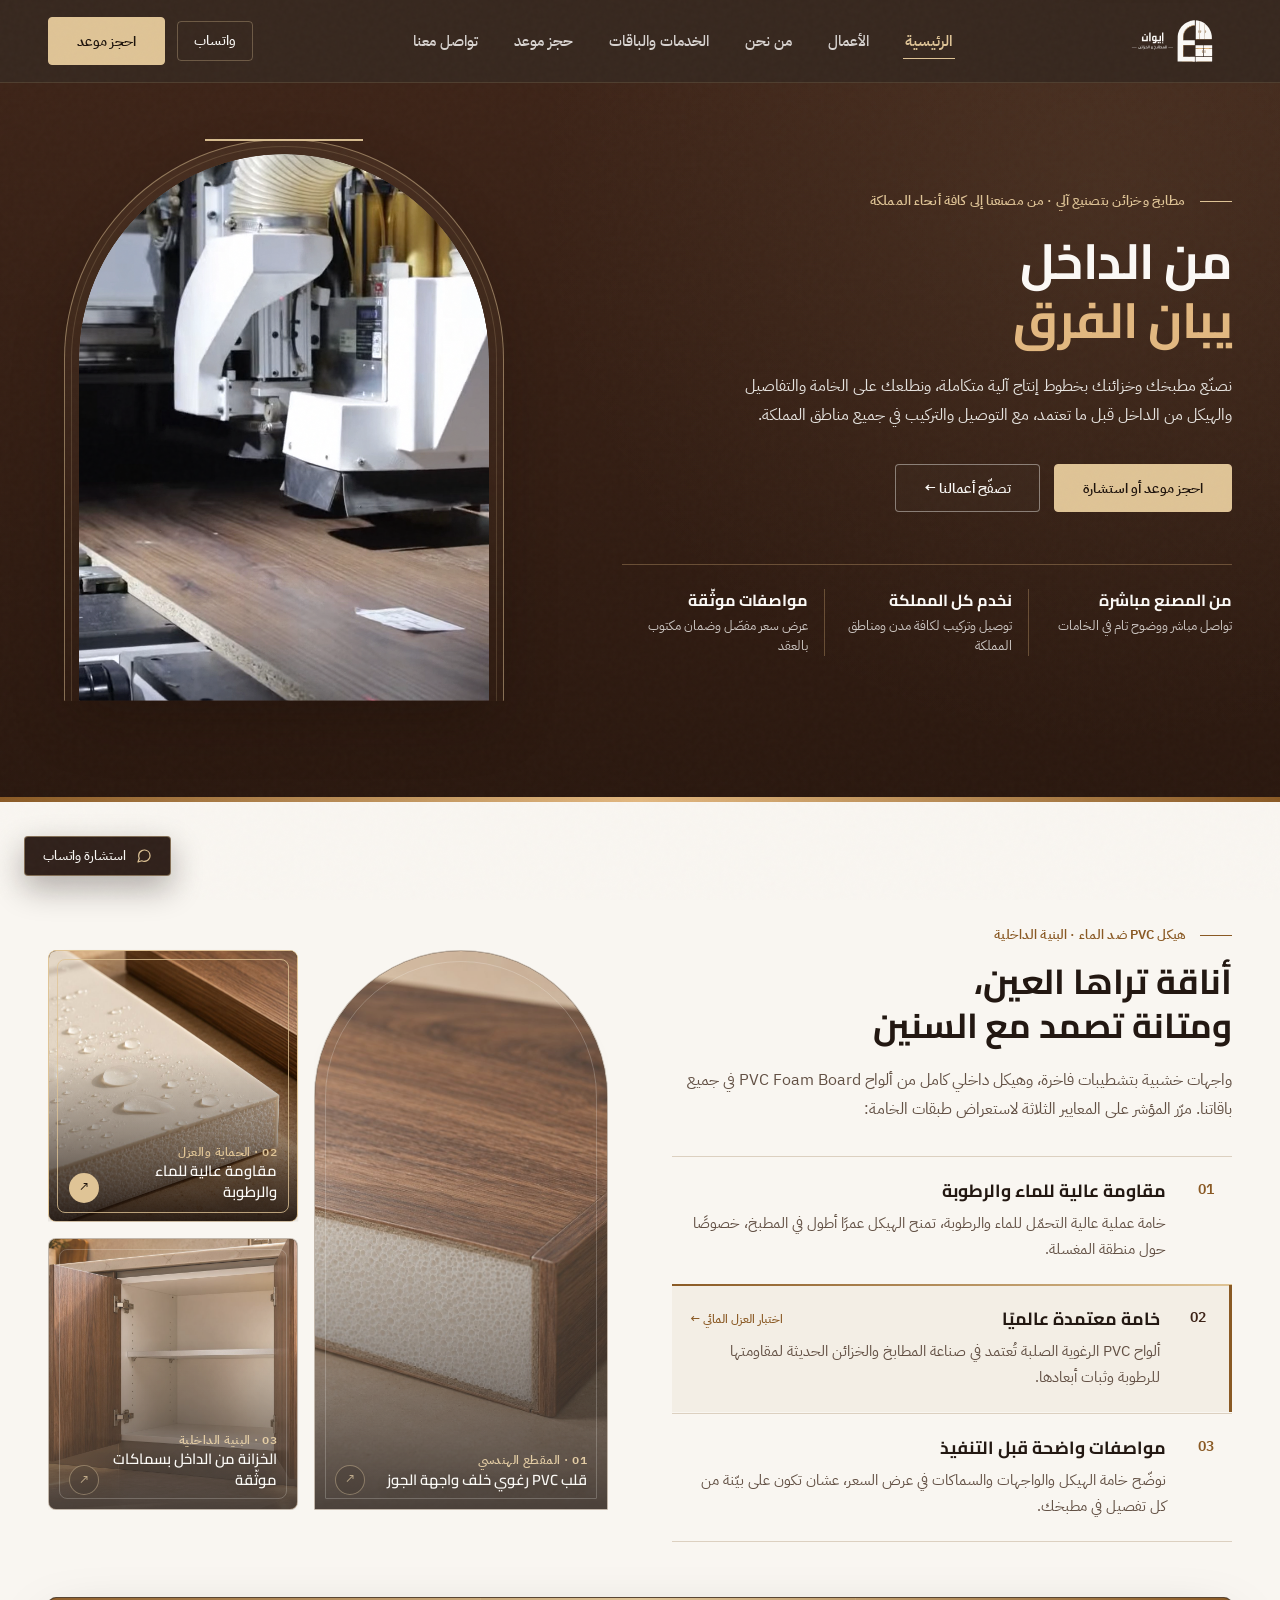
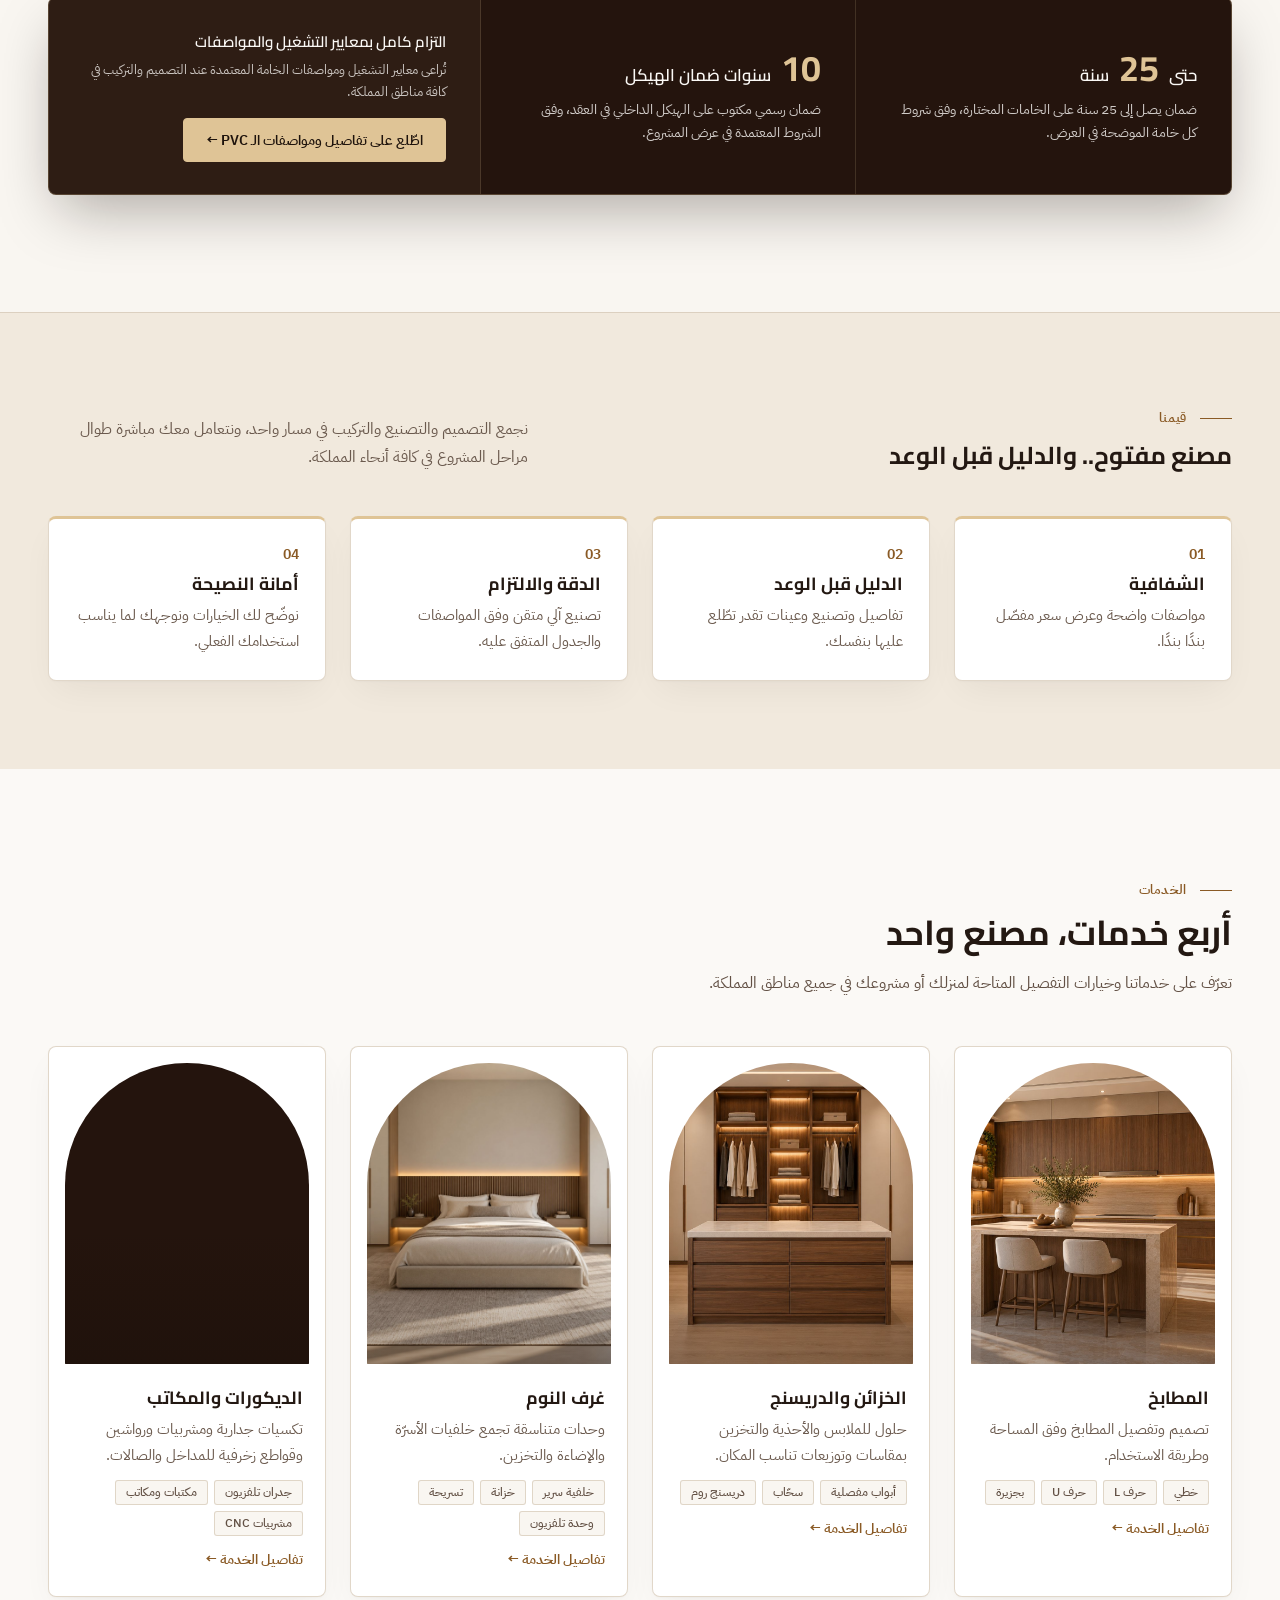
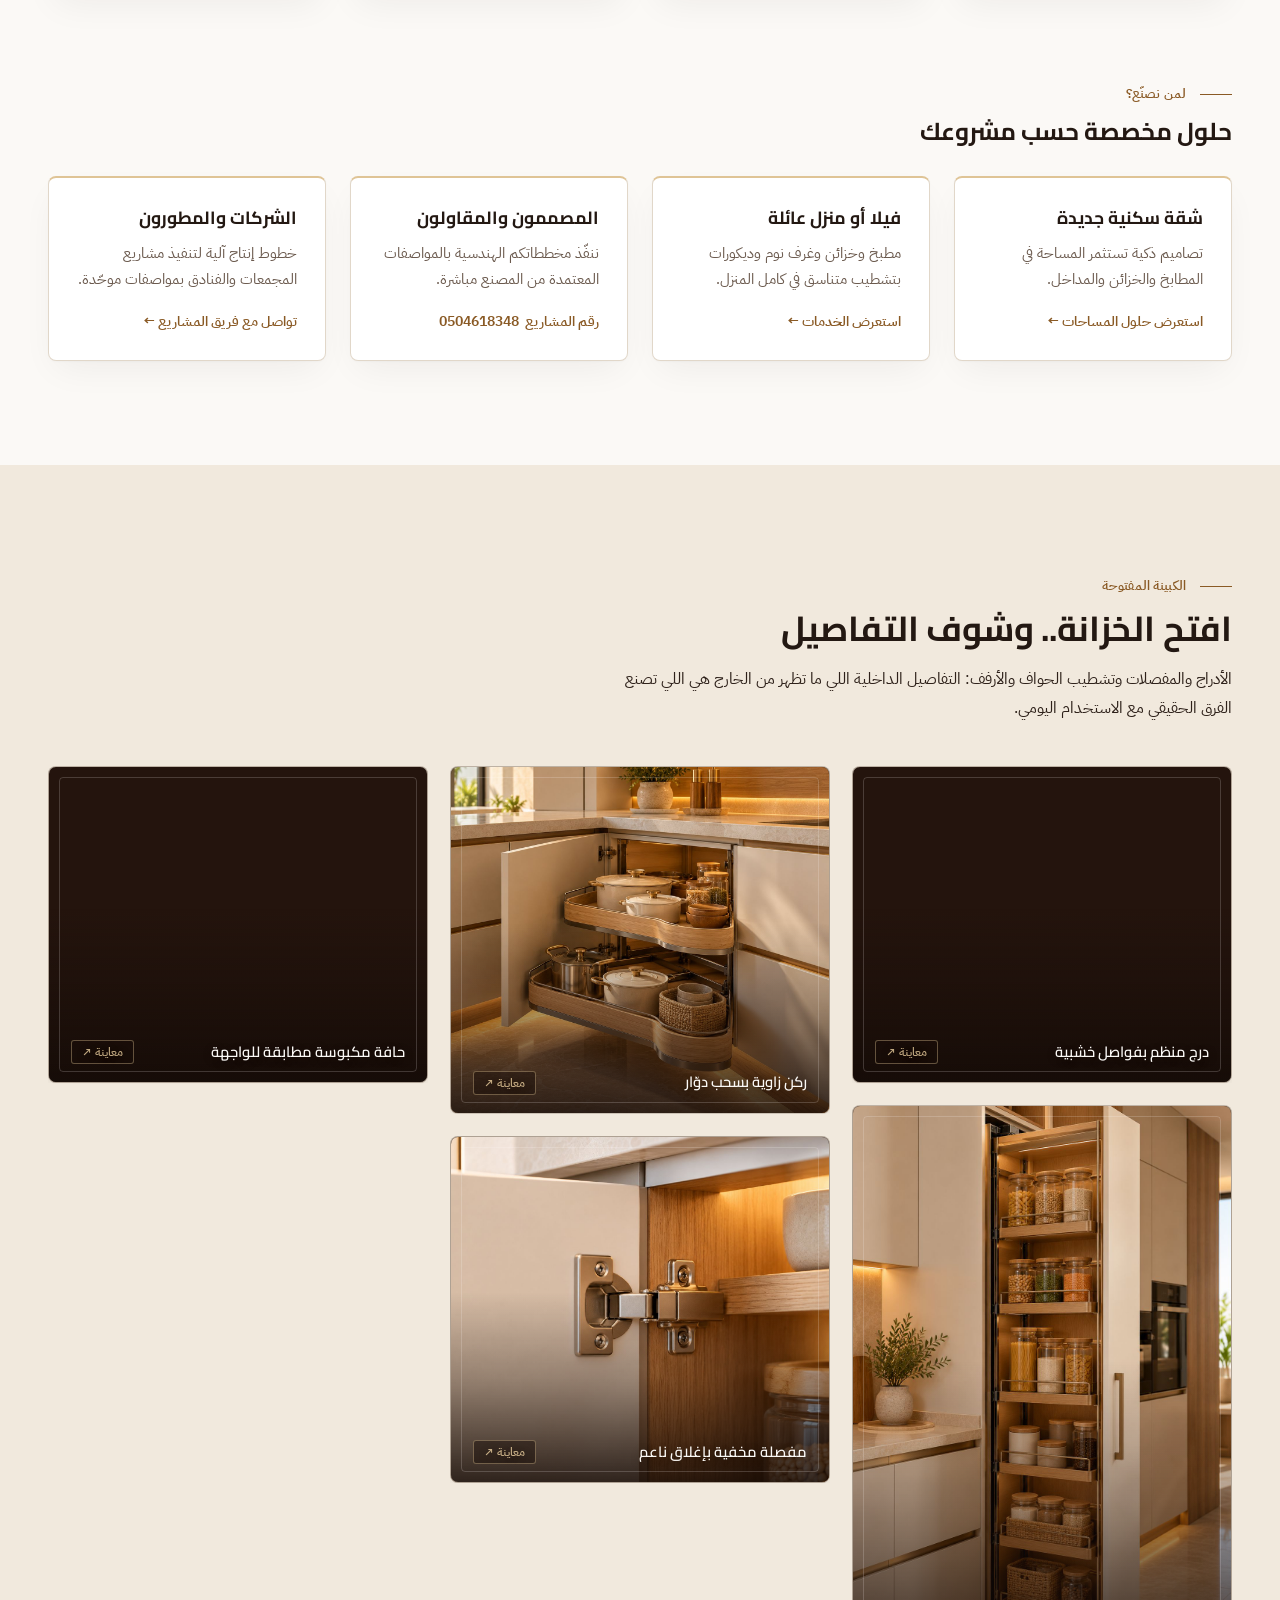
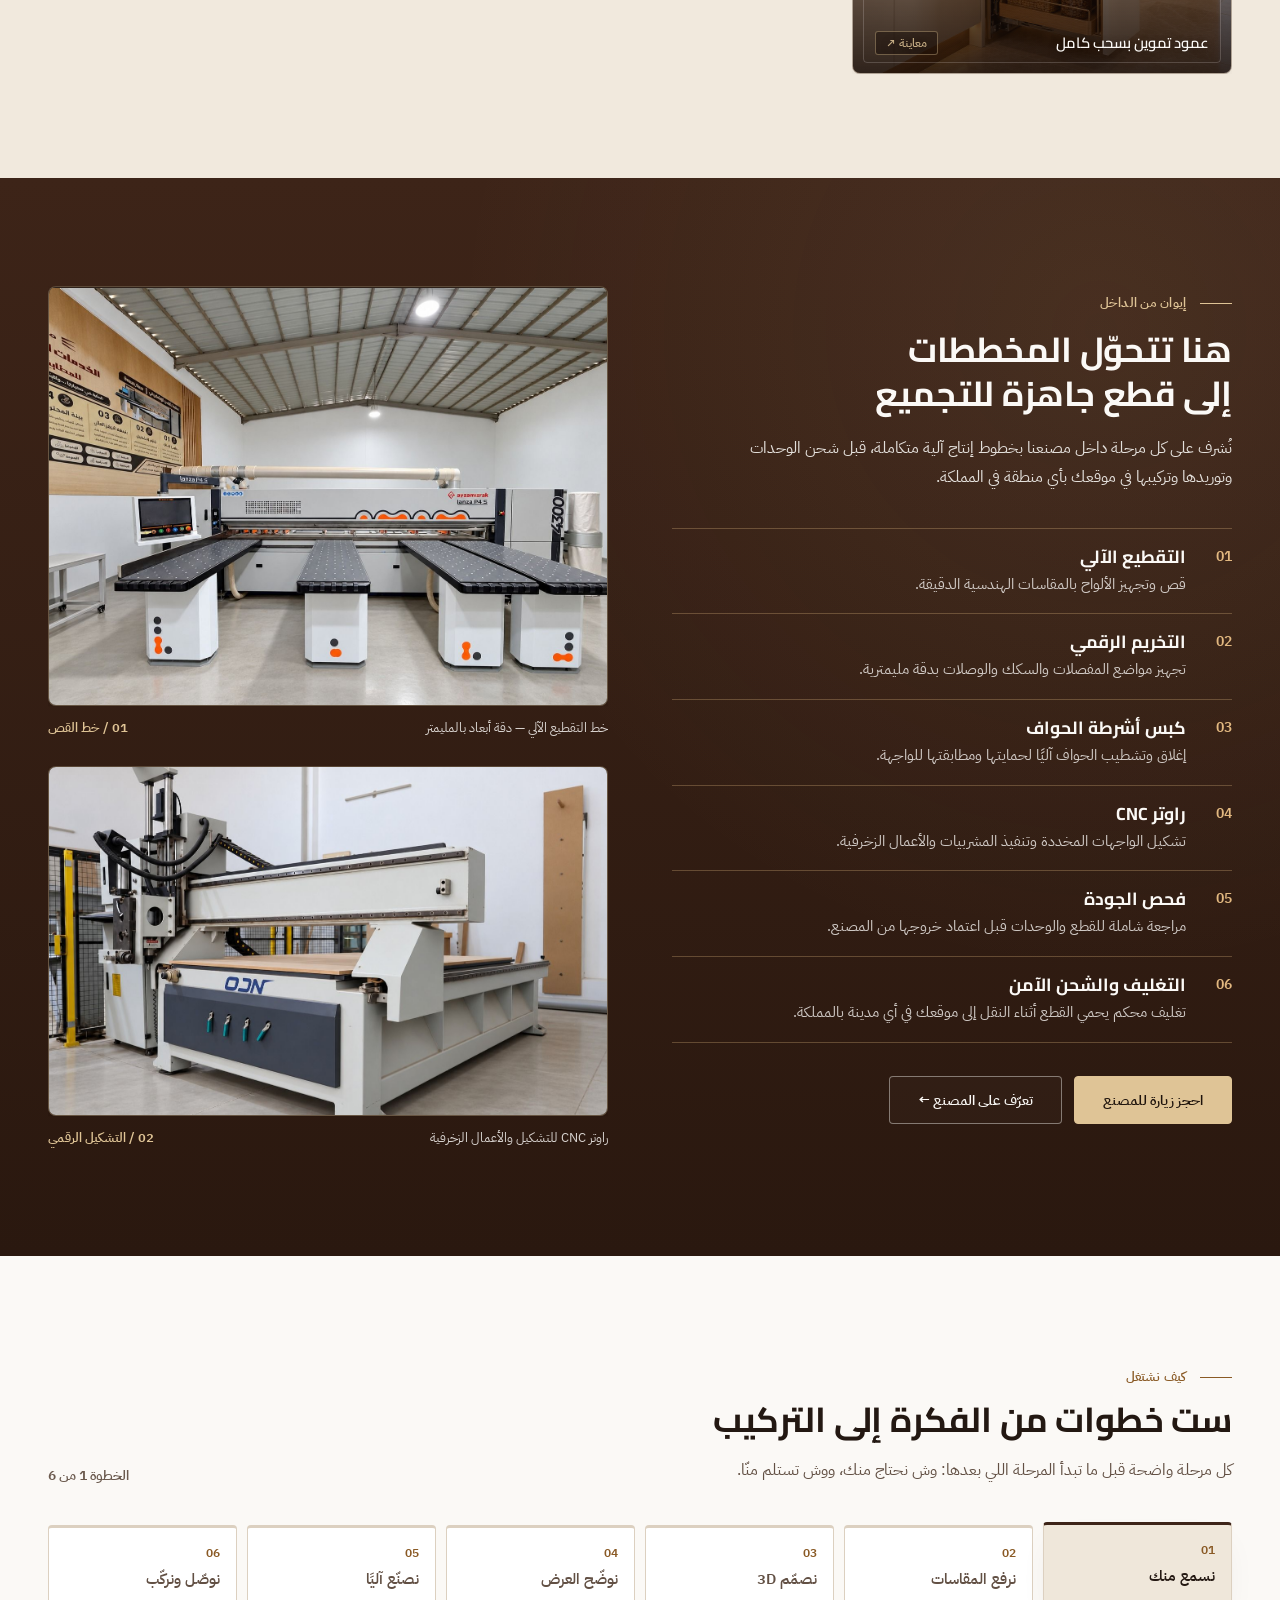
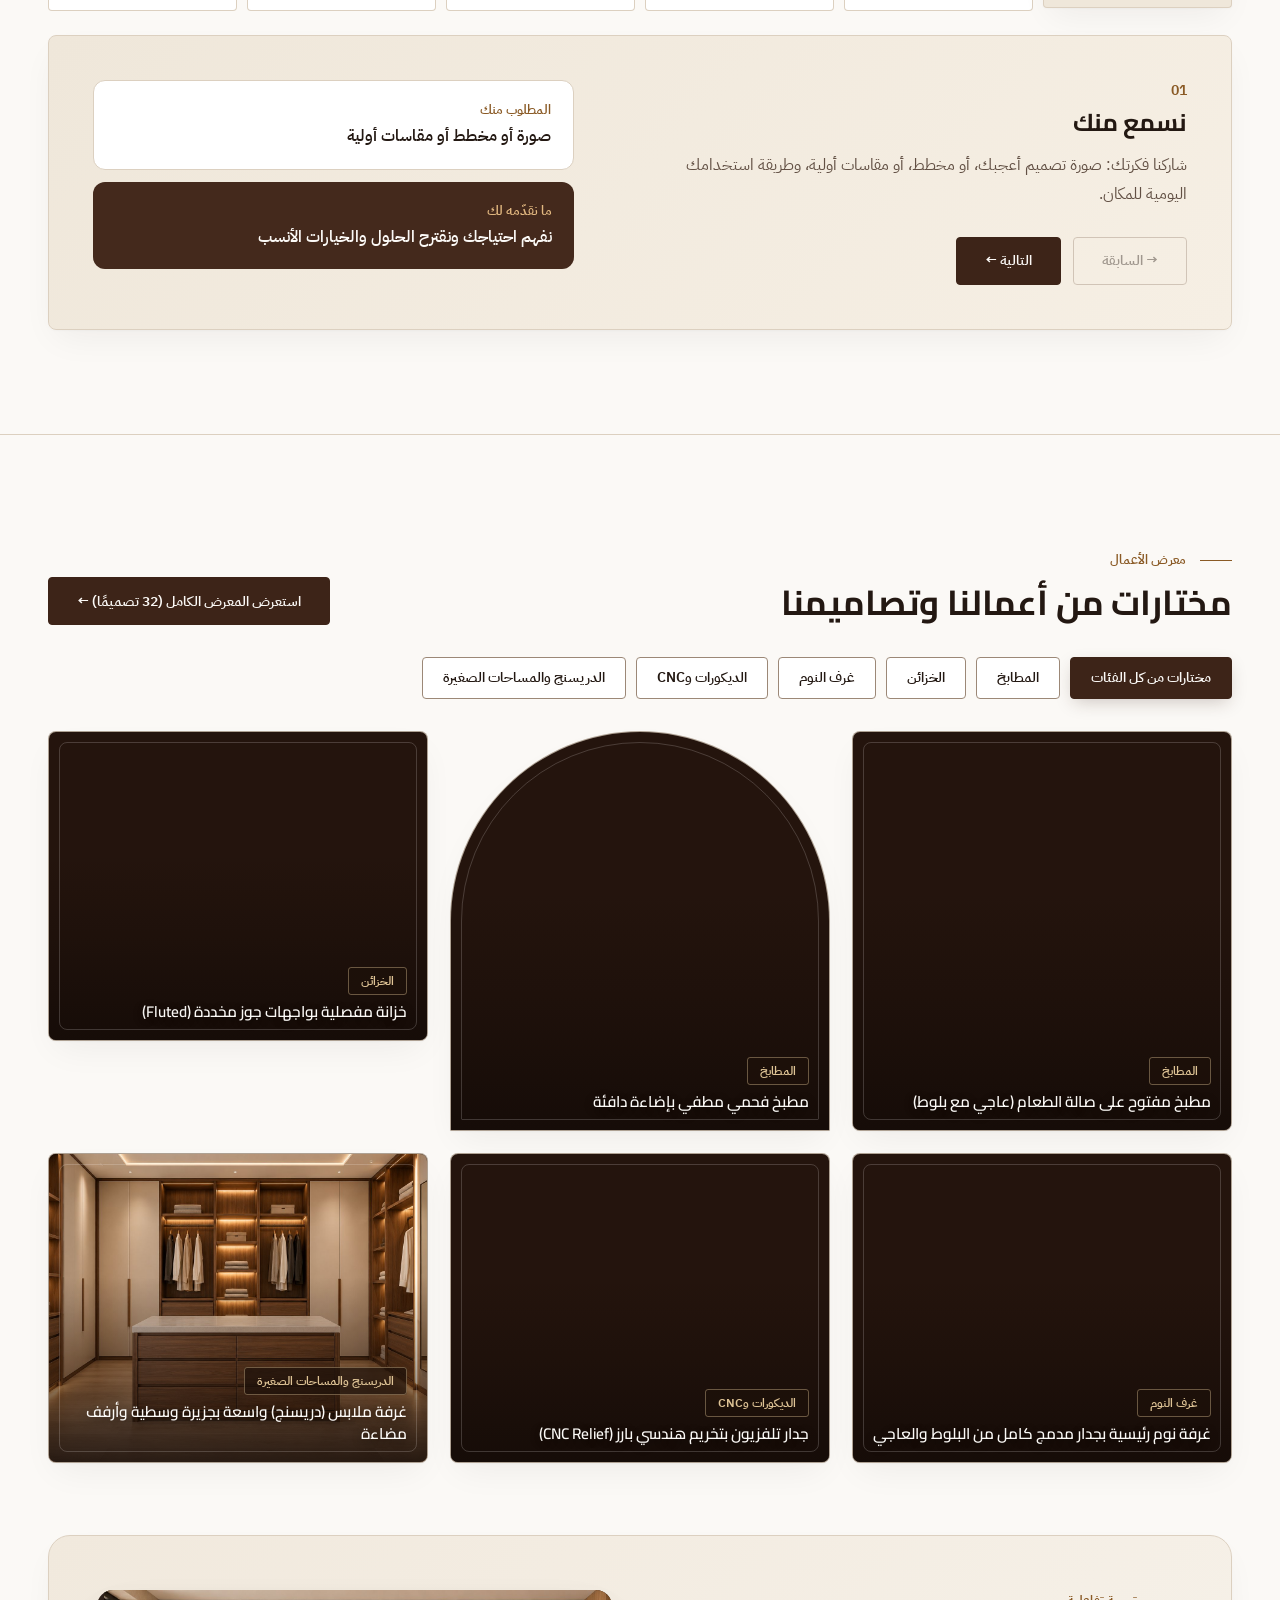
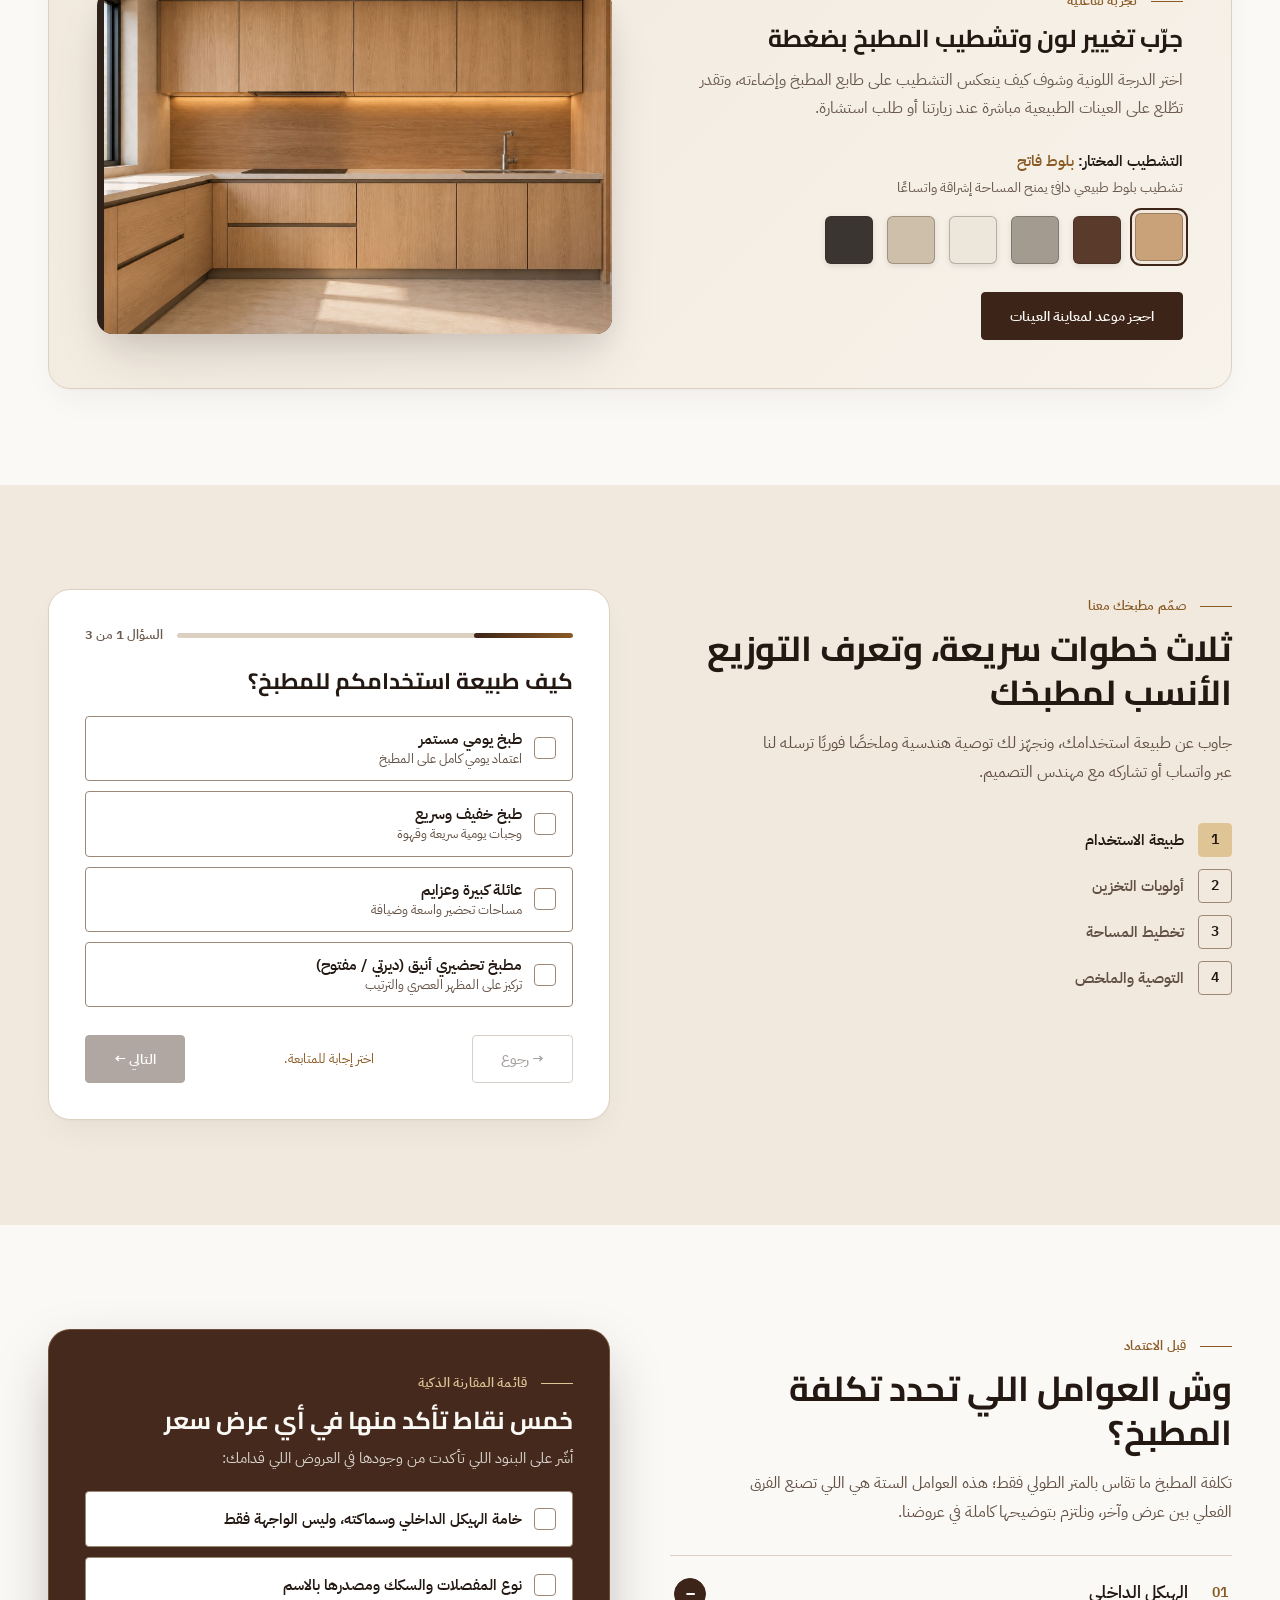
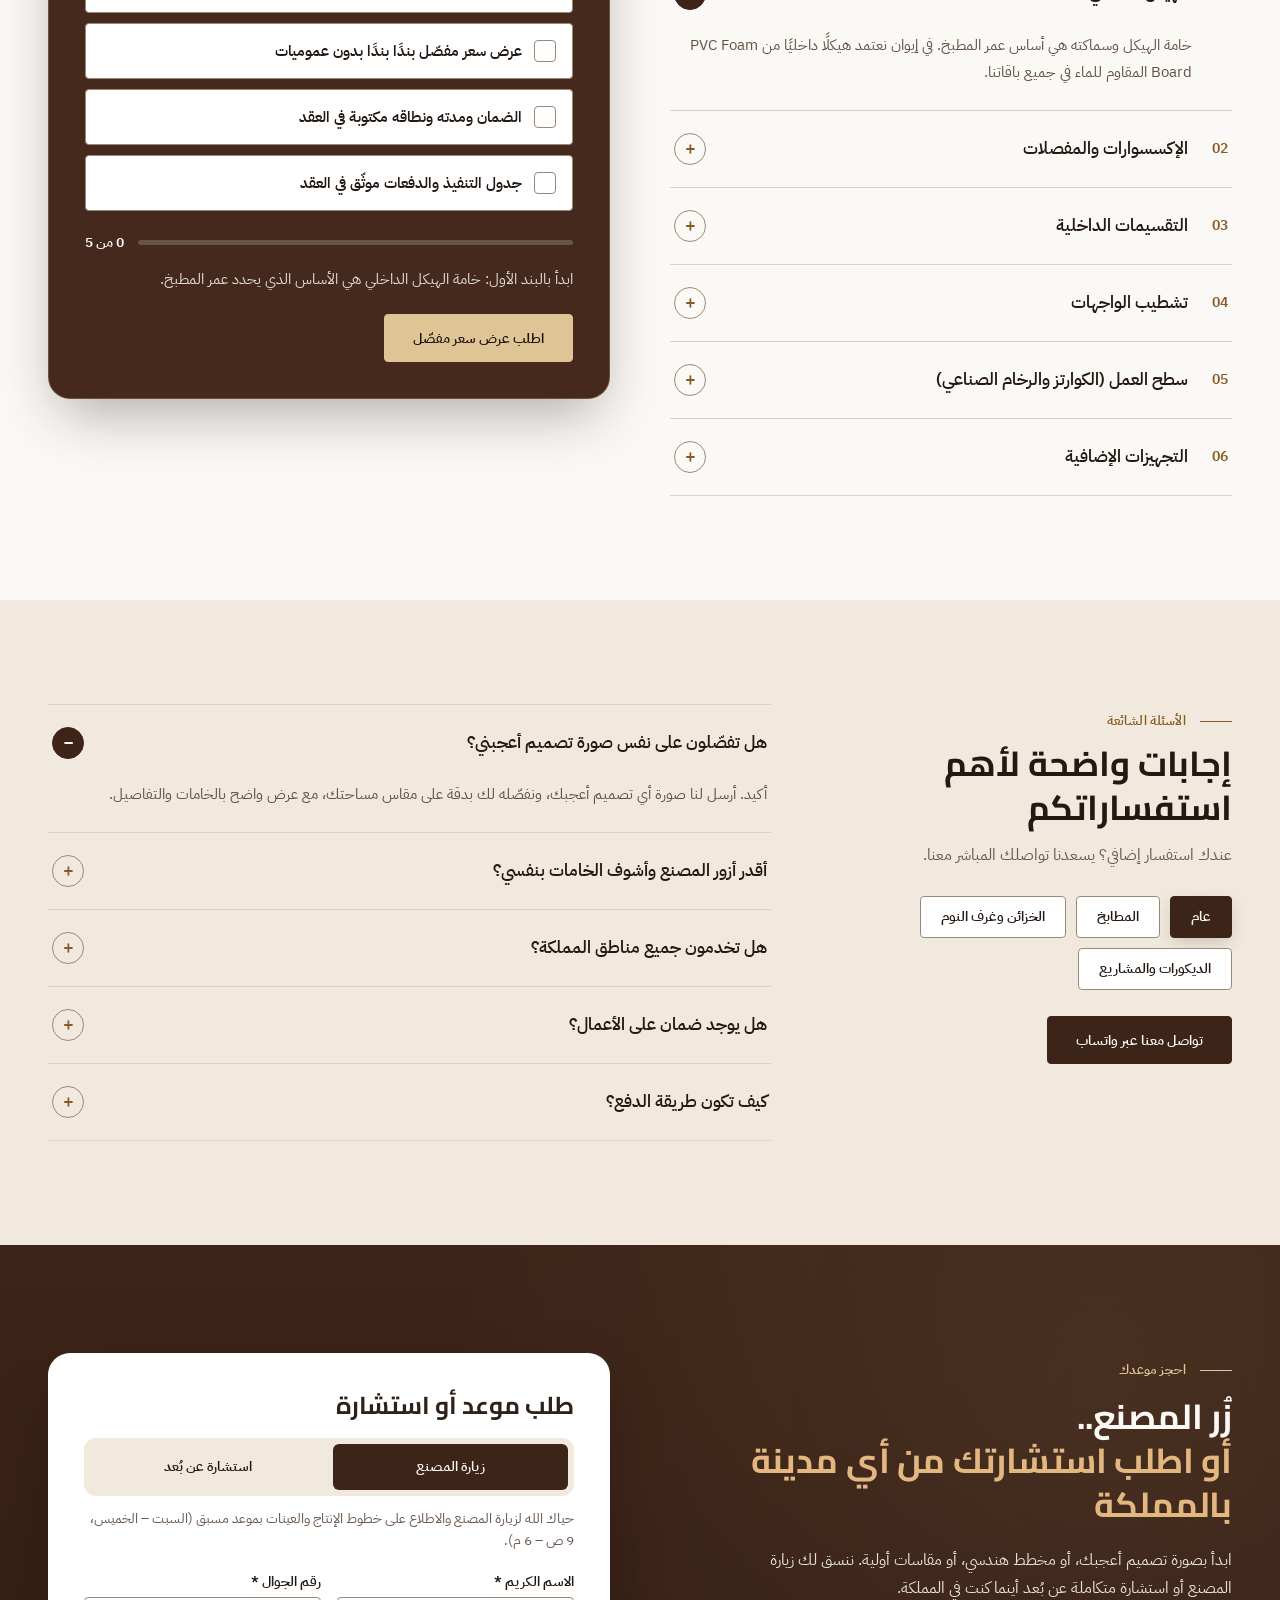
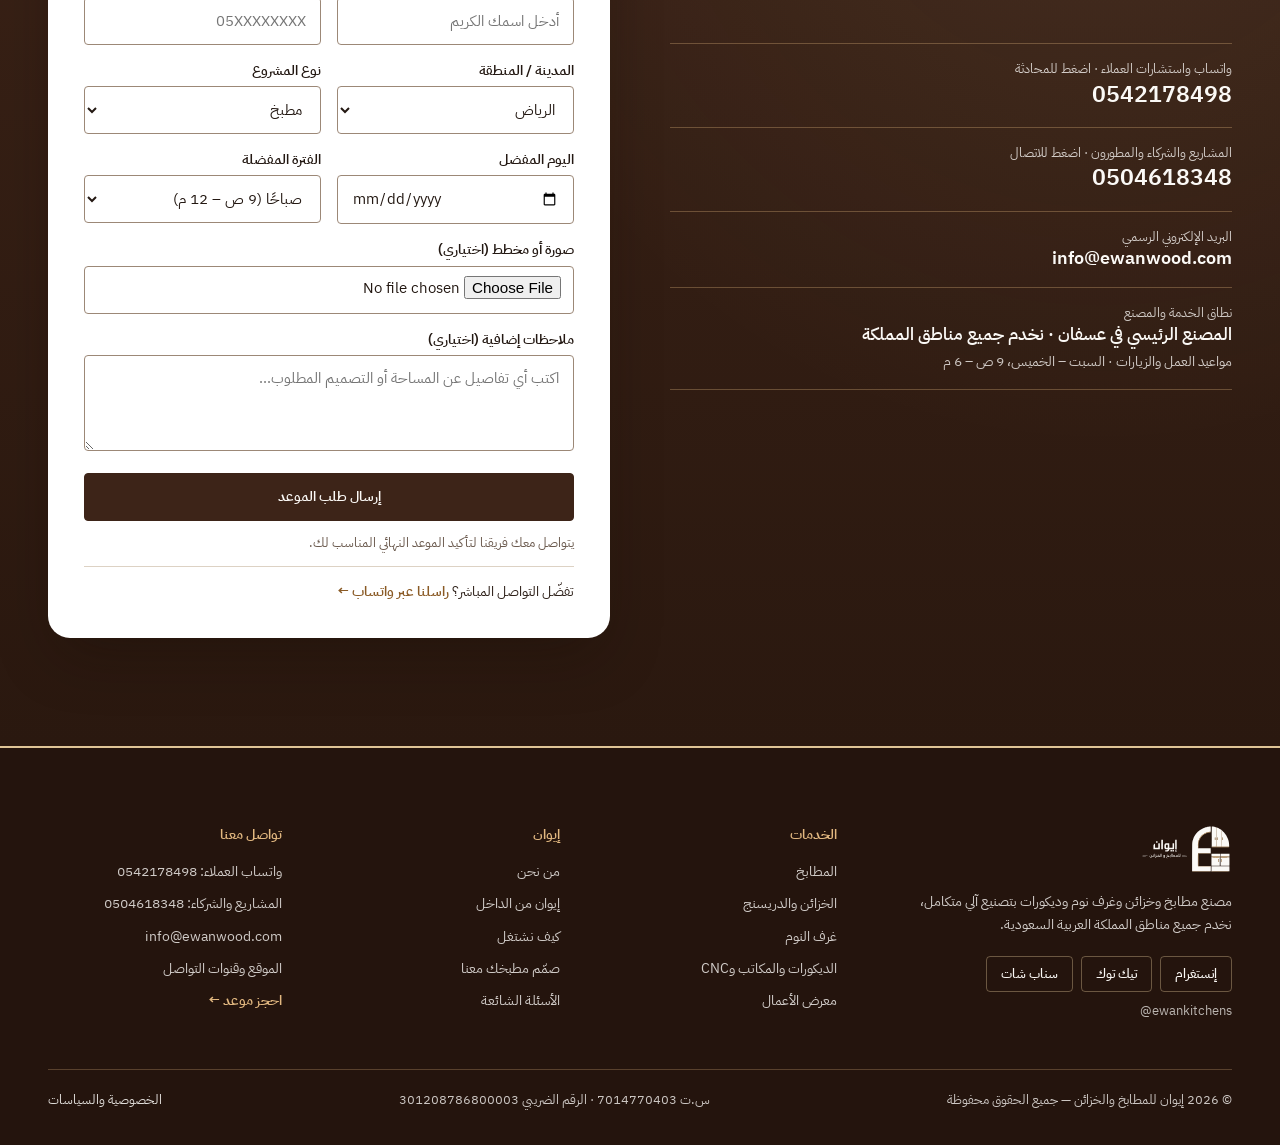
==== commit 81665164: "Use live GitHub Pages URL for og:image preview card when sharing" ====
--- a/index.html
+++ b/index.html
@@ -18,8 +18,8 @@
   <meta property="og:title" content="إيوان للمطابخ والخزائن — من الداخل يبان الفرق | نخدم جميع مناطق المملكة">
   <meta property="og:description" content="مصنع إيوان للمطابخ والخزائن وغرف النوم وديكورات CNC. هيكل PVC ضد الماء في جميع باقاتنا، تصنيع آلي دقيق، وضمان مكتوب يصل إلى 25 سنة.">
   <meta property="og:url" content="https://ewanwood.com/">
-  <meta property="og:image" content="https://ewanwood.com/assets/og-image.jpg">
-  <meta property="og:image:secure_url" content="https://ewanwood.com/assets/og-image.jpg">
+  <meta property="og:image" content="https://esaedabozaied-design.github.io/ewan-website/assets/og-image.jpg">
+  <meta property="og:image:secure_url" content="https://esaedabozaied-design.github.io/ewan-website/assets/og-image.jpg">
   <meta property="og:image:type" content="image/jpeg">
   <meta property="og:image:width" content="1536">
   <meta property="og:image:height" content="1024">
@@ -29,7 +29,7 @@
   <meta name="twitter:card" content="summary_large_image">
   <meta name="twitter:title" content="إيوان للمطابخ والخزائن — من الداخل يبان الفرق">
   <meta name="twitter:description" content="مصنع إيوان للمطابخ والخزائن وغرف النوم وديكورات CNC. هيكل PVC ضد الماء في جميع باقاتنا، تصنيع آلي دقيق، ونخدم جميع مناطق المملكة.">
-  <meta name="twitter:image" content="https://ewanwood.com/assets/og-image.jpg">
+  <meta name="twitter:image" content="https://esaedabozaied-design.github.io/ewan-website/assets/og-image.jpg">
   <meta name="twitter:image:alt" content="مطبخ فاخر بتشطيب الجوز وهيكل PVC ضد الماء من مصنع إيوان للمطابخ والخزائن">
 
   <!-- Core Web Vitals Preloads -->
@@ -54,7 +54,7 @@
         "description": "مصنع مطابخ وخزائن وغرف نوم وديكورات CNC بتصنيع آلي دقيق وهيكل PVC ضد الماء، نخدم جميع مناطق المملكة العربية السعودية.",
         "url": "https://ewanwood.com/",
         "logo": "https://ewanwood.com/assets/ewan-logo-horizontal-reverse.svg",
-        "image": "https://ewanwood.com/assets/og-image.jpg",
+        "image": "https://esaedabozaied-design.github.io/ewan-website/assets/og-image.jpg",
         "telephone": "+966542178498",
         "email": "info@ewanwood.com",
         "taxID": "301208786800003",
